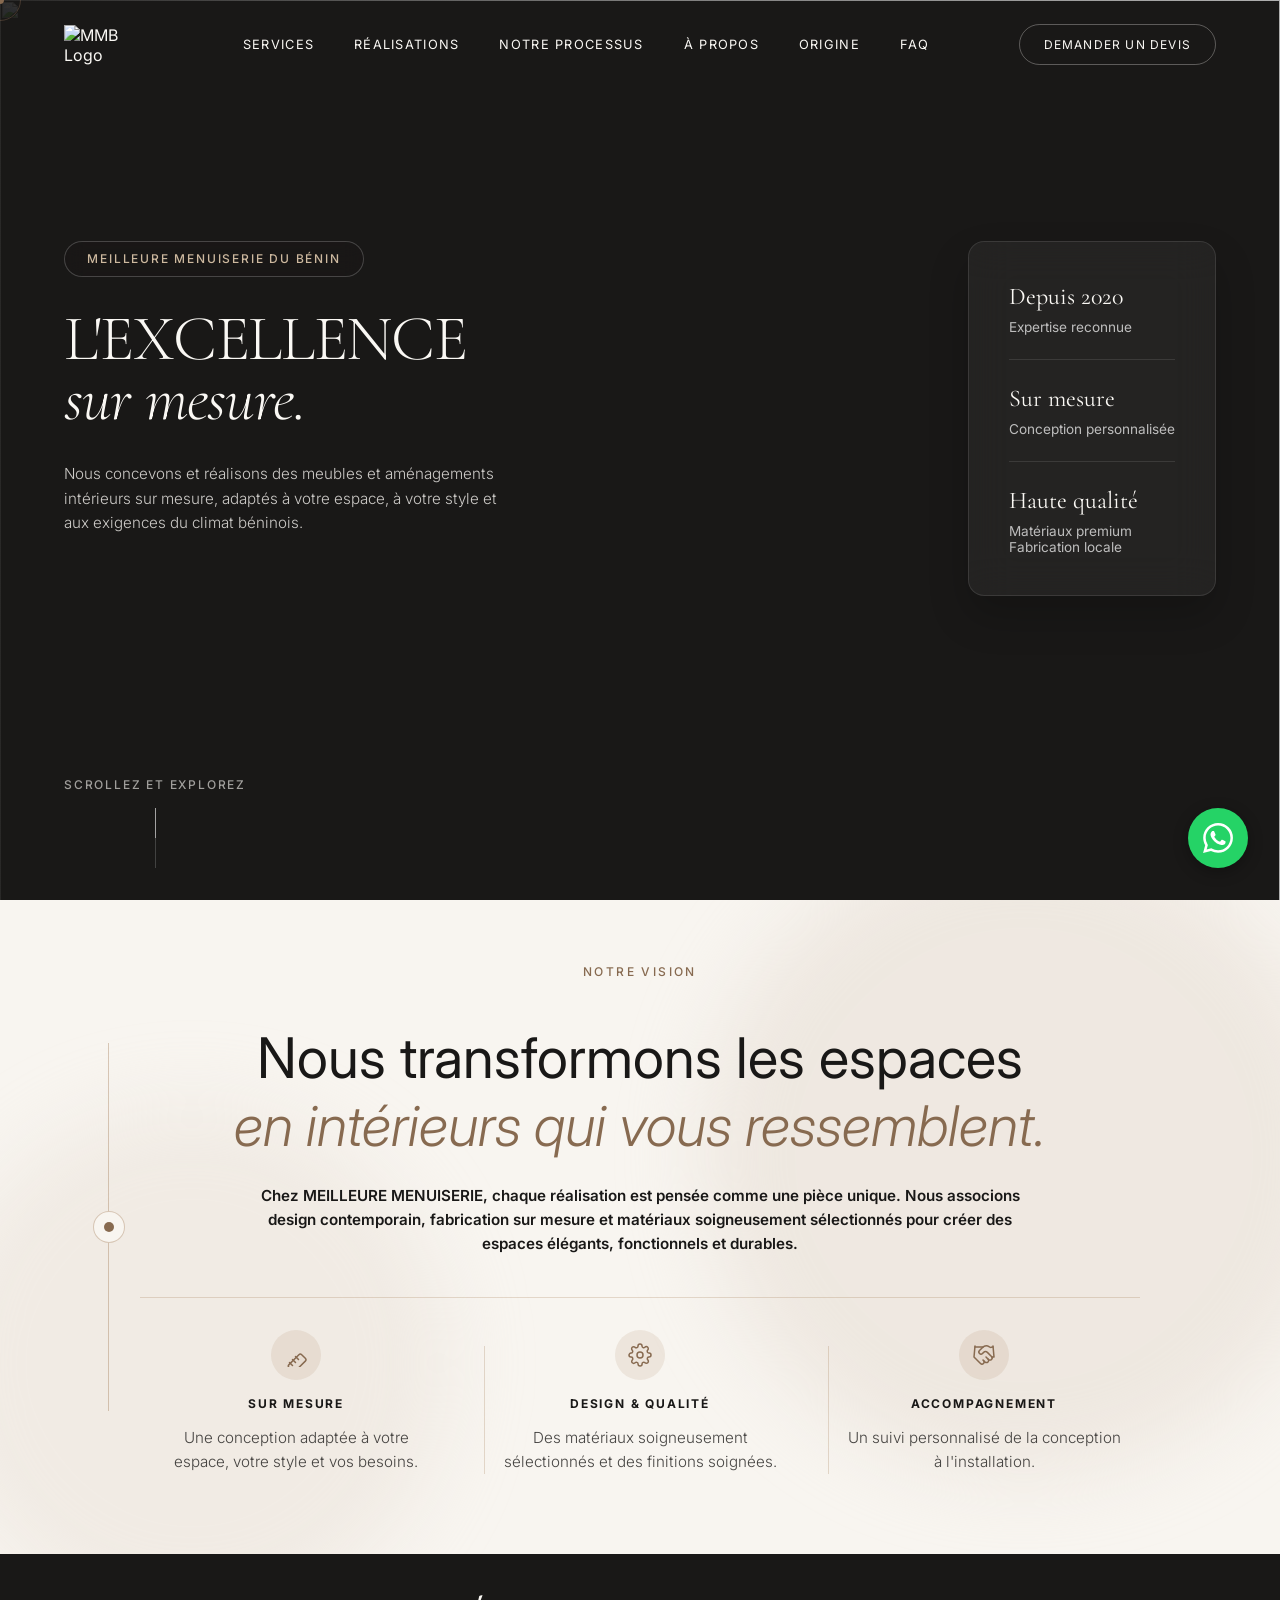
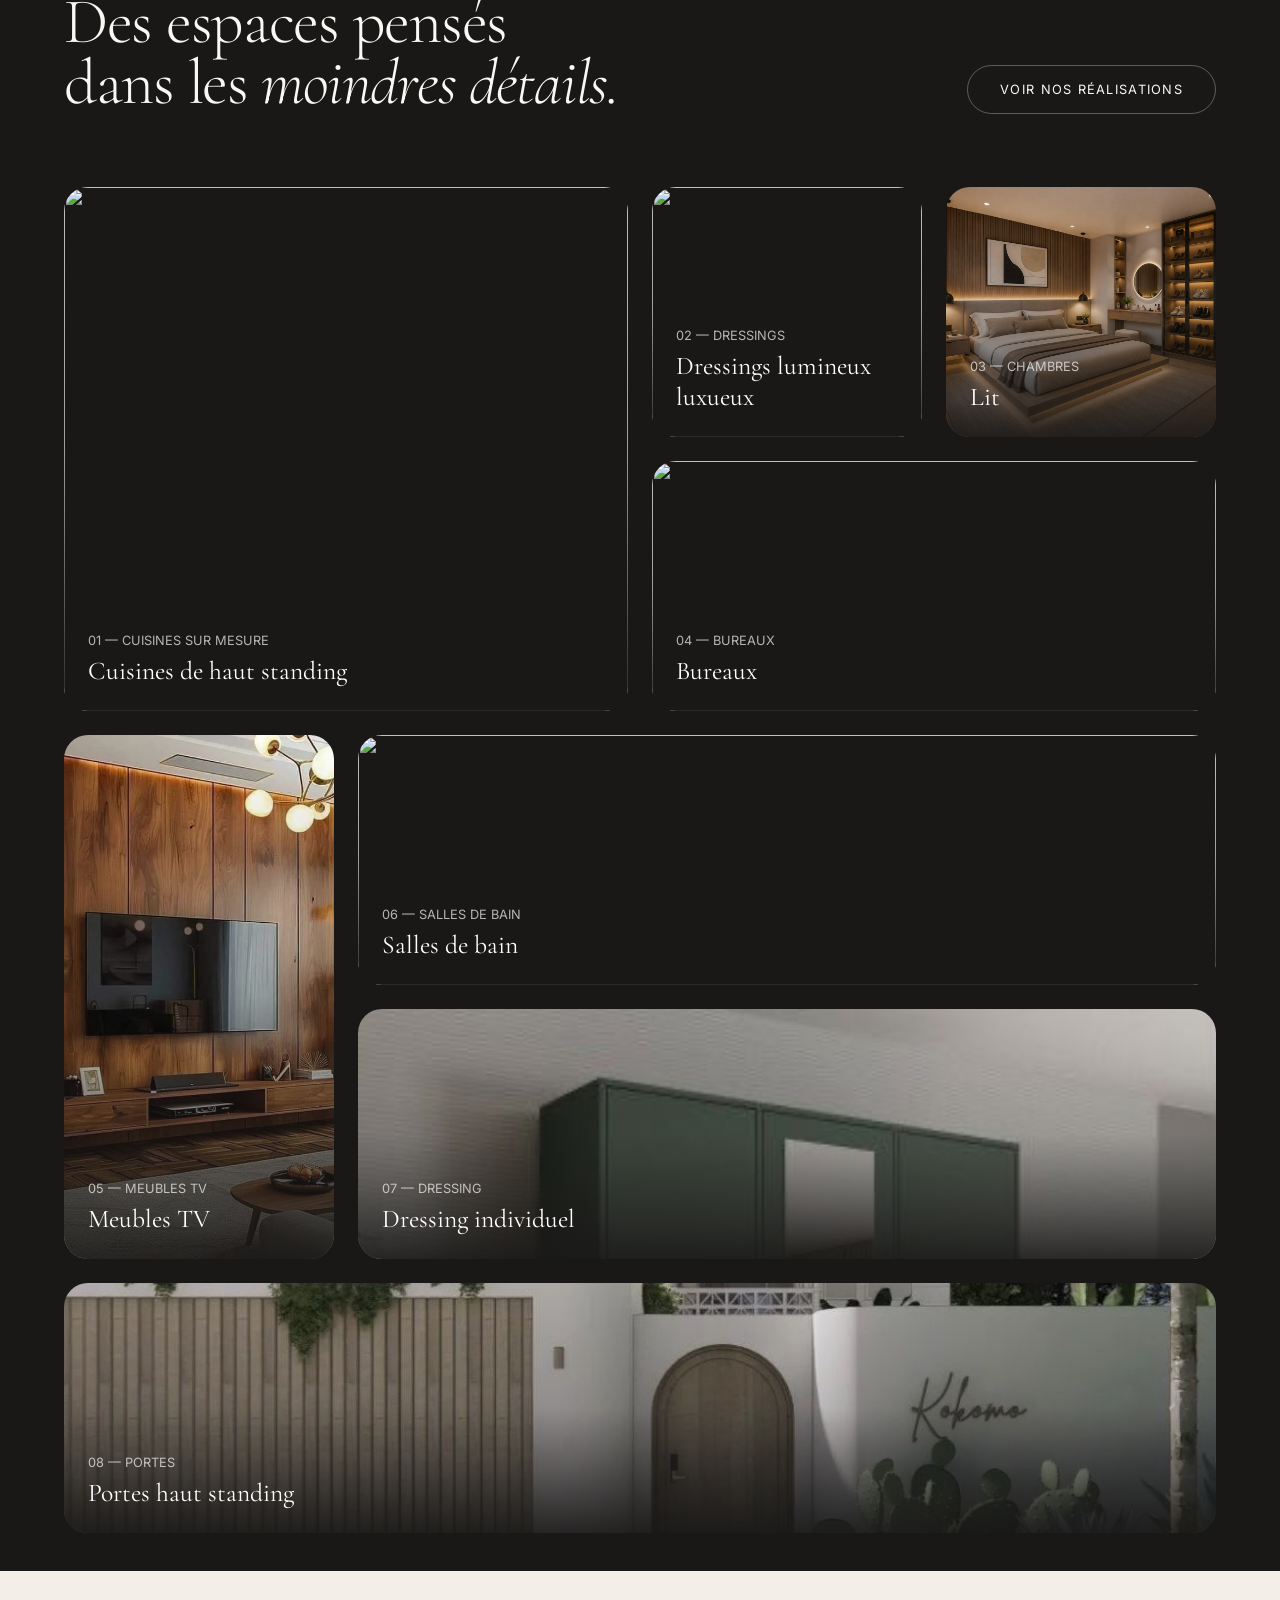
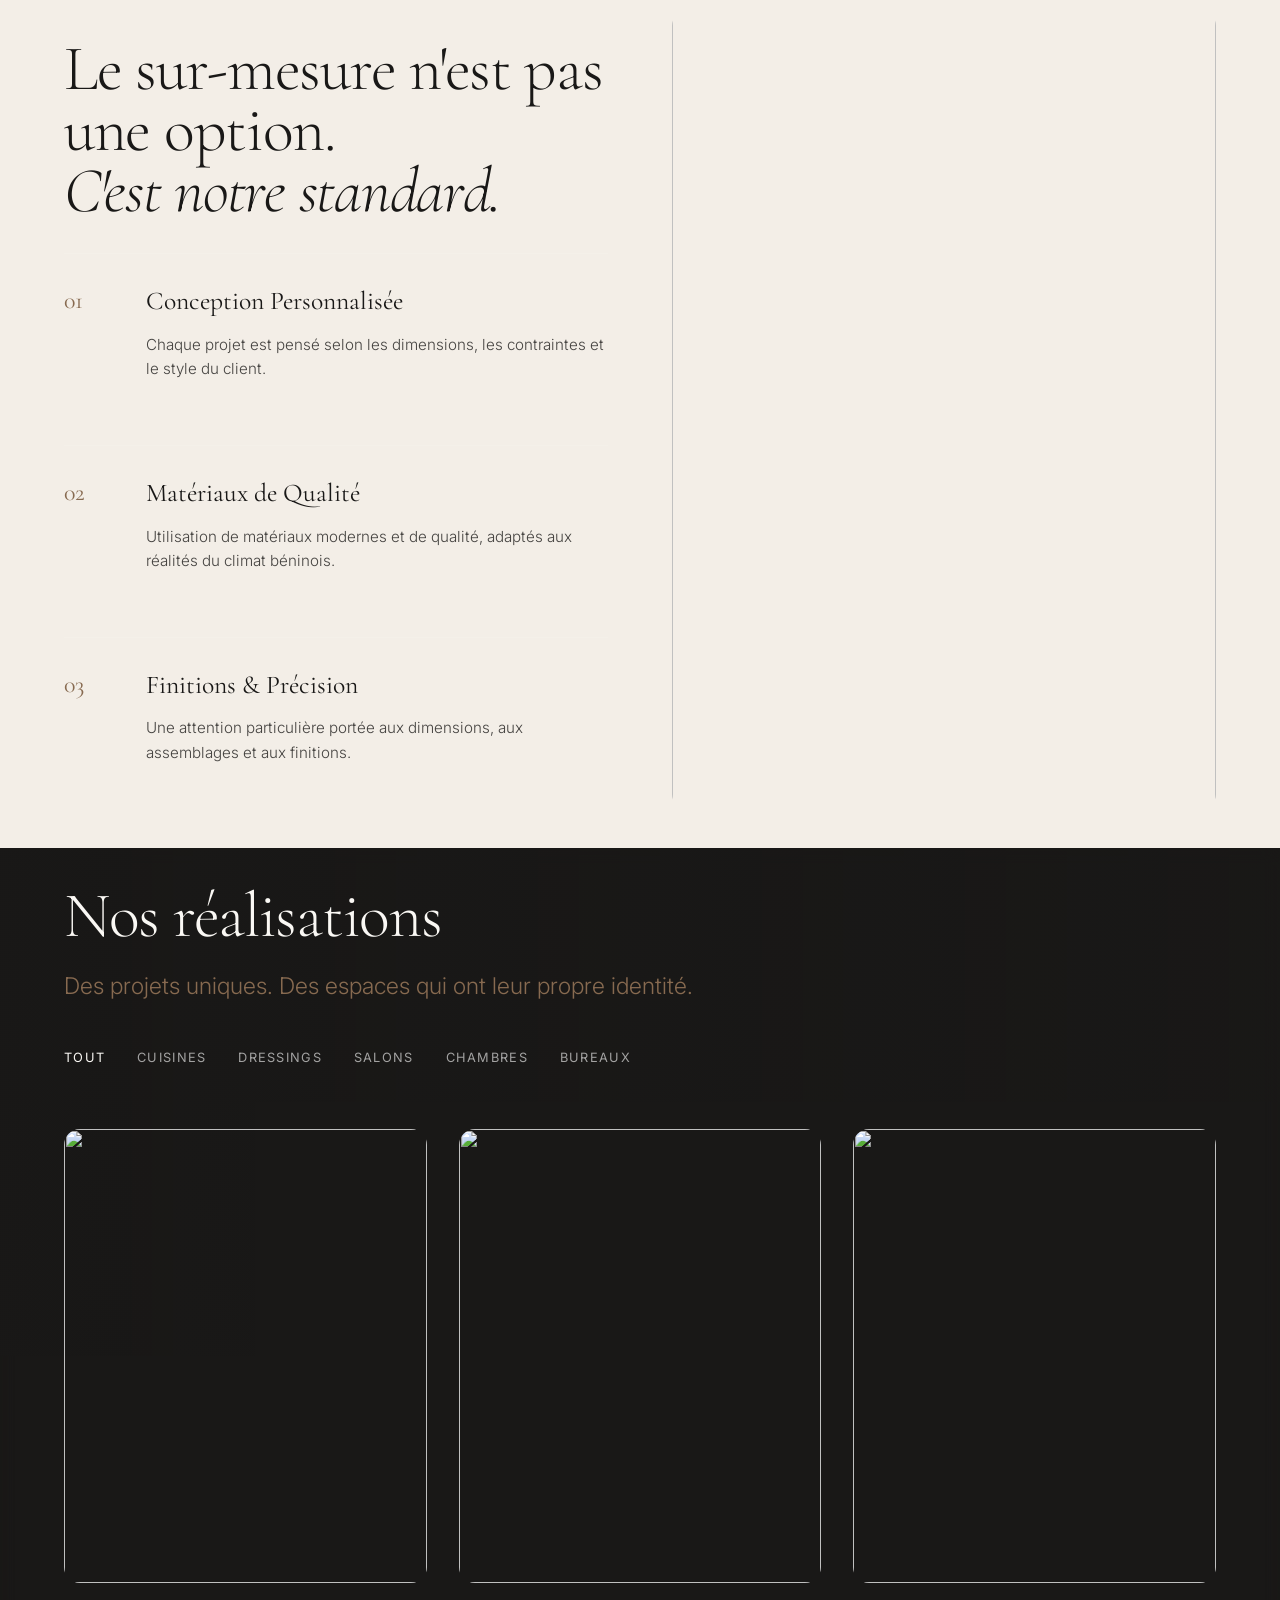
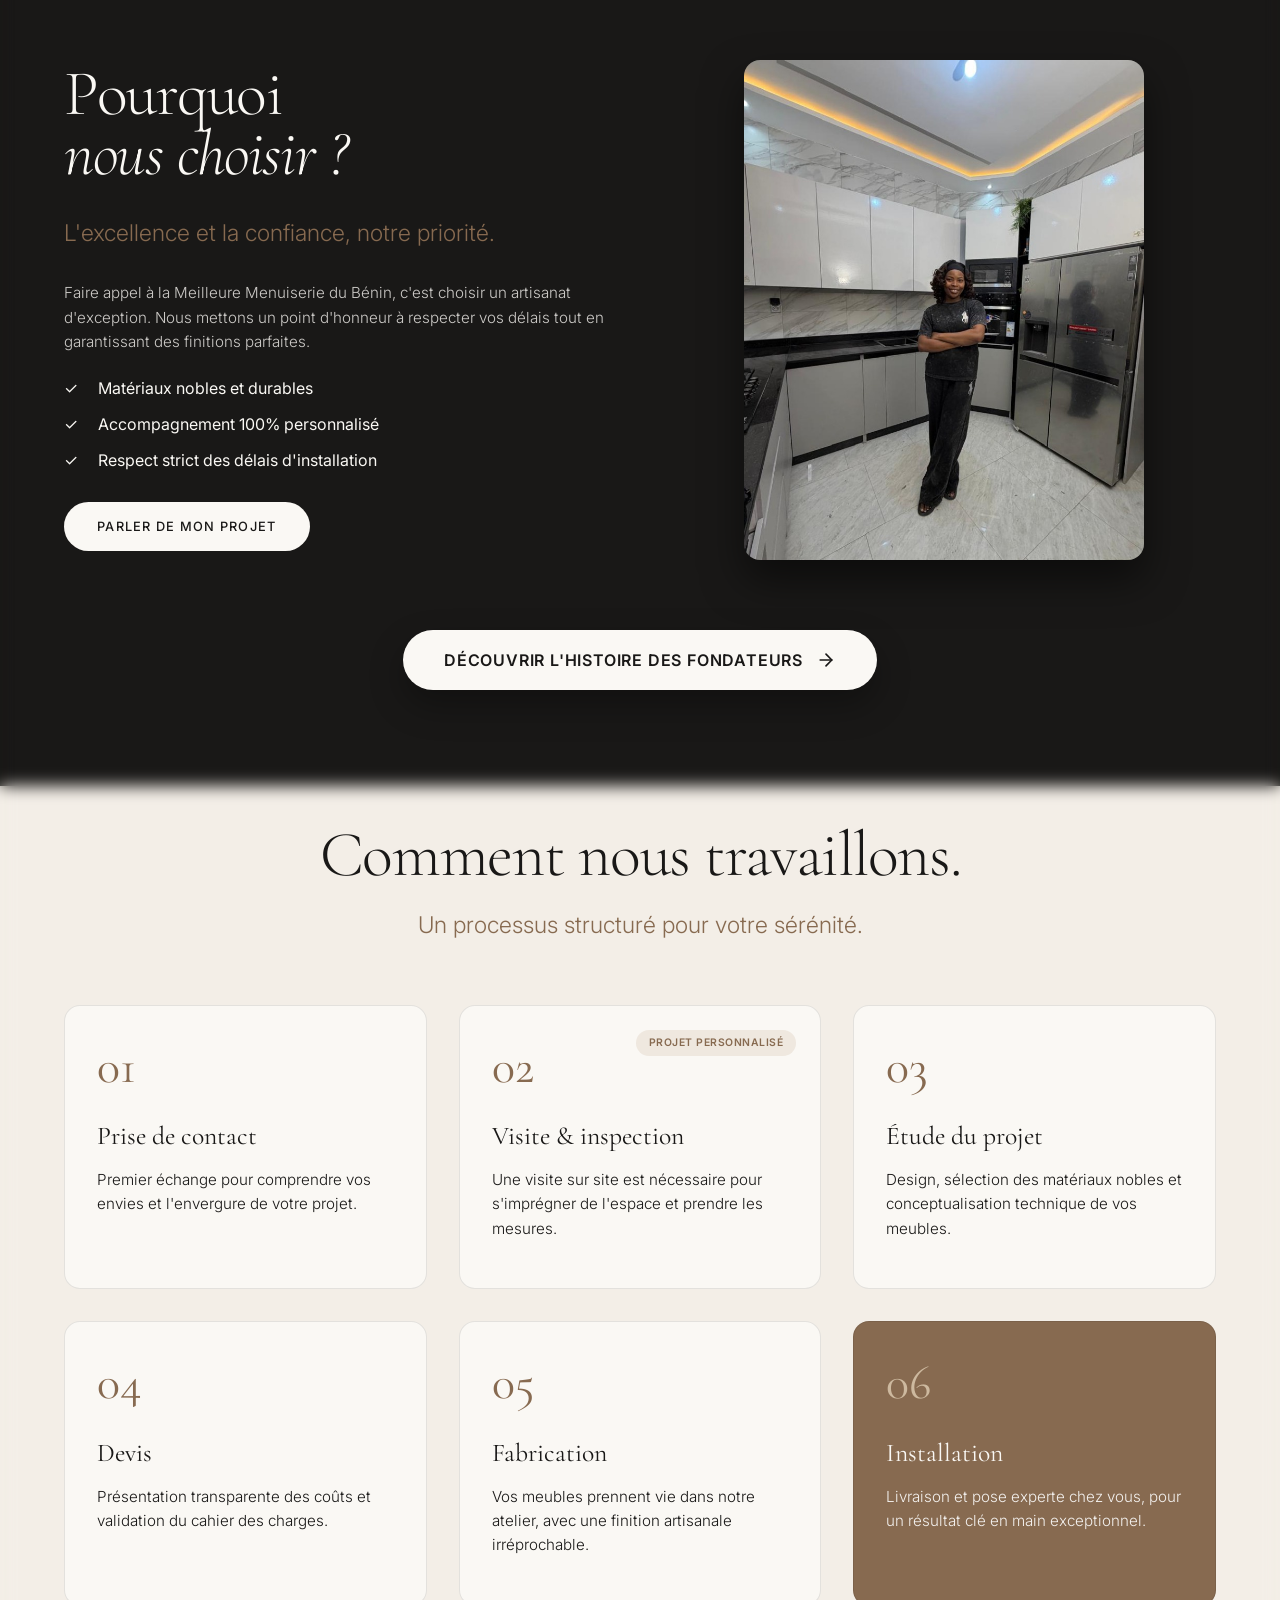
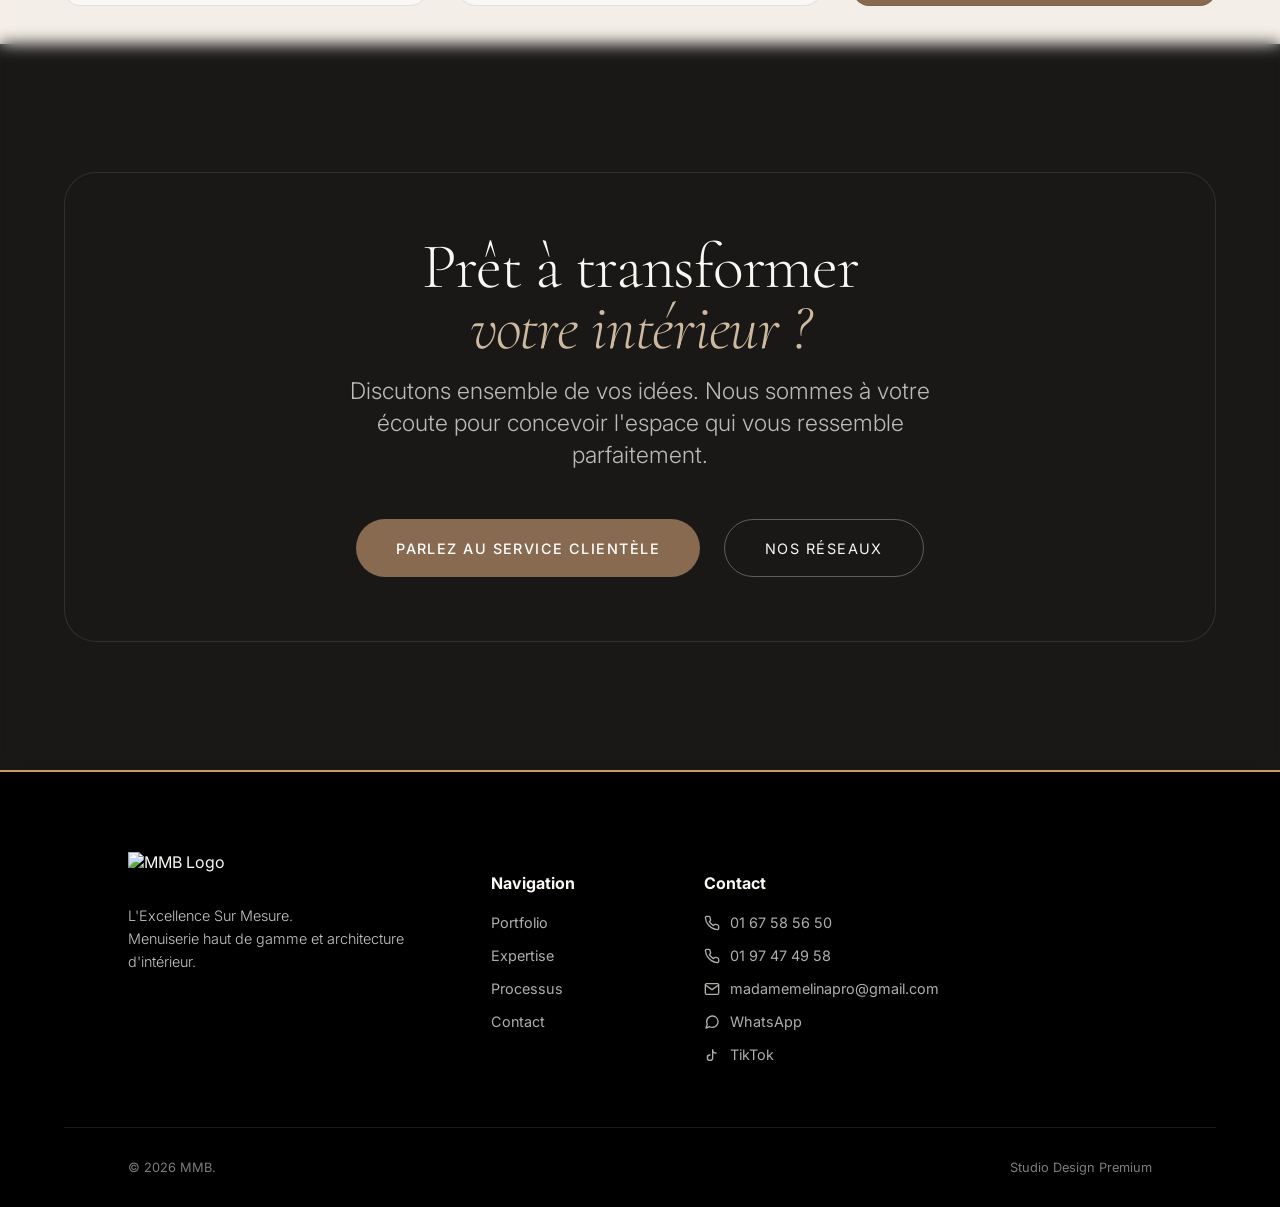
==== index.html @ 620e5f6e "feat: ajout de la section portes et ajustement photo cofondatrice" ====
<!DOCTYPE html>
<html lang="fr">
<head>
  <meta charset="UTF-8">
  <meta name="viewport" content="width=device-width, initial-scale=1.0">
  <title>Meilleure Menuiserie du Bénin | Ameublement & Design Intérieur Sur Mesure</title>
  <meta name="description" content="Meilleure Menuiserie du Bénin conçoit et réalise vos meubles, cuisines, dressings et aménagements intérieurs sur mesure avec des matériaux de qualité.">
  <link rel="stylesheet" href="css/style.css?v=2.0">

      <style>
        .lightbox {
          position: fixed;
          top: 0; left: 0; width: 100%; height: 100%;
          background: rgba(10, 10, 10, 0.95);
          backdrop-filter: blur(10px);
          z-index: 9999;
          display: flex;
          align-items: center;
          justify-content: center;
          opacity: 0;
          pointer-events: none;
          transition: opacity 0.4s ease;
        }
        .lightbox.active {
          opacity: 1;
          pointer-events: auto;
        }
        .lightbox-content {
          width: 90vw;
          height: 80vh;
          position: relative;
          display: flex;
          align-items: center;
          justify-content: center;
        }
        .lightbox-img {
          position: absolute;
          max-width: 100%;
          max-height: 100%;
          object-fit: contain;
          border-radius: 5px;
          box-shadow: 0 10px 40px rgba(0,0,0,0.5);
          opacity: 0;
          transition: opacity 0.8s ease;
        }
        .lightbox-img.active {
          opacity: 1;
          z-index: 2;
        }
        .lightbox-close, .lightbox-prev, .lightbox-next {
          position: absolute;
          color: white;
          font-size: 3rem;
          cursor: pointer;
          user-select: none;
          transition: color 0.3s;
          z-index: 10;
        }
        .lightbox-close:hover, .lightbox-prev:hover, .lightbox-next:hover {
          color: var(--c-bois-chaud);
        }
        .lightbox-close { top: 30px; right: 40px; font-size: 4rem; }
        .lightbox-prev { left: 40px; top: 50%; transform: translateY(-50%); }
        .lightbox-next { right: 40px; top: 50%; transform: translateY(-50%); }
        
        @media (max-width: 768px) {
          .lightbox-prev { left: 10px; }
          .lightbox-next { right: 10px; }
          .lightbox-close { top: 10px; right: 20px; font-size: 3rem; }
        }
      </style>
</head>
<body>
  <div class="cursor-dot"></div>
  <div class="cursor-ring"></div>

  <nav class="navbar">
    <a href="#" class="logo-wrap">
      <img src="Image/LOGO.jpg" alt="MMB Logo">
    </a>
    <div class="nav-links">
      <a href="#services" class="nav-link">Services</a>
      <a href="#realisations" class="nav-link">Réalisations</a>
      <a href="#processus" class="nav-link">Notre Processus</a>
      <a href="#a-propos" class="nav-link">À Propos</a>
      <a href="origine.html" class="nav-link">ORIGINE</a>
      <a href="#faq" class="nav-link">FAQ</a>
    </div>
    <a href="#" onclick="document.getElementById('devis-modal').classList.add('active'); return false;" class="nav-cta">Demander un devis</a>
    <button class="menu-toggle" aria-label="Menu">
      <svg class="hamburger-icon" width="30" height="30" viewBox="0 0 24 24" fill="none" stroke="currentColor" stroke-width="1.5" stroke-linecap="round" stroke-linejoin="round">
        <line x1="3" y1="12" x2="21" y2="12"></line>
        <line x1="3" y1="6" x2="21" y2="6"></line>
        <line x1="3" y1="18" x2="21" y2="18"></line>
      </svg>
      <svg class="close-icon" width="30" height="30" viewBox="0 0 24 24" fill="none" stroke="currentColor" stroke-width="1.5" stroke-linecap="round" stroke-linejoin="round" style="display: none;">
        <line x1="18" y1="6" x2="6" y2="18"></line>
        <line x1="6" y1="6" x2="18" y2="18"></line>
      </svg>
    </button>
  </nav>

  <div class="mobile-menu">
    <a href="#services" class="nav-link">Services</a>
    <a href="#realisations" class="nav-link">Réalisations</a>
    <a href="#processus" class="nav-link">Processus</a>
    <a href="#a-propos" class="nav-link">À Propos</a>
    <a href="#faq" class="nav-link">FAQ</a>
    <a href="origine.html" class="nav-link">ORIGINE</a>
    <a href="#" onclick="document.getElementById('devis-modal').classList.add('active'); document.querySelector('.mobile-menu').classList.remove('open'); return false;" class="nav-cta" style="margin-top: 1rem; text-align: center; display: block;">Demander un devis</a>
    <a href="#contact" class="nav-link">Contact</a>
  </div>

  <main>
    <!-- HERO -->
    <section class="hero">
      <div class="hero-slideshow">
        <img src="Image/image1-salon.JPG" class="hero-bg slide active">
        <img src="Image/image2-cuisine.JPG" class="hero-bg slide">
        <img src="Image/image3-decoration.JPG" class="hero-bg slide">
        <img src="Image/image4-dressing.jpg" class="hero-bg slide">
      </div>
      <div class="hero-overlay"></div>
      
      <div class="container hero-content">
        <div class="hero-left reveal">
          <span class="t-label hero-label">MEILLEURE MENUISERIE DU BÉNIN</span>
          <h1 class="t-display">L'EXCELLENCE<br><span class="t-italic">sur mesure.</span></h1>
          <p class="t-body hero-desc">Nous concevons et réalisons des meubles et aménagements intérieurs sur mesure, adaptés à votre espace, à votre style et aux exigences du climat béninois.</p>
        </div>
        
        <div class="hero-right reveal" style="transition-delay: 0.2s;">
          <div class="glass-card">
            <div class="glass-item">
              <div class="glass-item-title">Depuis 2020</div>
              <div class="glass-item-desc">Expertise reconnue</div>
            </div>
            <div class="glass-item">
              <div class="glass-item-title">Sur mesure</div>
              <div class="glass-item-desc">Conception personnalisée</div>
            </div>
            <div class="glass-item">
              <div class="glass-item-title">Haute qualité</div>
              <div class="glass-item-desc">Matériaux premium<br>Fabrication locale</div>
            </div>
          </div>
        </div>
      </div>
      
      <div class="scroll-indicator">
        <span class="t-label">Scrollez et explorez</span>
        <div class="scroll-line"></div>
      </div>
    </section>

    <!-- INTRO -->
    <section class="section light-theme" style="position: relative; background-color: #F8F5F0; overflow: hidden; padding: 4rem 0;">
      <!-- Decorative background elements -->
      <div style="position: absolute; top: -10%; right: -5%; width: 50vw; height: 50vw; border-radius: 50%; background: rgba(230, 220, 210, 0.5); filter: blur(40px); z-index: 0;"></div>
      <div style="position: absolute; bottom: -10%; left: -5%; width: 40vw; height: 40vw; border-radius: 50%; background: rgba(230, 220, 210, 0.4); filter: blur(40px); z-index: 0;"></div>

      <div class="container reveal" style="position: relative; z-index: 1; text-align: center; max-width: 1000px; margin: 0 auto; padding-left: 2rem; padding-right: 2rem;">
        
        <!-- Side decorative line -->
        <div class="vision-side-line" style="position: absolute; left: 0; top: 15%; height: 70%; width: 1px; background: rgba(139,90,43,0.3); display: flex; align-items: center; justify-content: center;">
            <div style="width: 30px; height: 30px; border-radius: 50%; border: 1px solid rgba(139,90,43,0.3); background: #F8F5F0; position: absolute; left: -15px; display: flex; align-items: center; justify-content: center;">
                <div style="width: 10px; height: 10px; border-radius: 50%; background: var(--c-bois-chaud);"></div>
            </div>
        </div>

        <span class="t-label" style="color: var(--c-bois-chaud); letter-spacing: 0.2em; display: block; margin-bottom: 1rem; text-align: center;">NOTRE VISION</span>
        
        <h2 class="vision-h2" style="font-family: var(--f-serif); font-size: 3.5rem; line-height: 1.2; margin-bottom: 1.5rem; color: var(--c-espresso); font-weight: normal; text-align: center;">
          Nous transformons les espaces<br>
          <span class="t-italic" style="color: var(--c-bois-chaud);">en intérieurs qui vous ressemblent.</span>
        </h2>
        
        <p class="t-body" style="font-weight: 600; margin: 0 auto 2.5rem; max-width: 800px; color: var(--c-espresso); text-align: center;">Chez MEILLEURE MENUISERIE, chaque réalisation est pensée comme une pièce unique. Nous associons design contemporain, fabrication sur mesure et matériaux soigneusement sélectionnés pour créer des espaces élégants, fonctionnels et durables.</p>
        
        <div class="vision-grid-features" style="display: grid; grid-template-columns: repeat(3, 1fr); gap: 2rem; position: relative; border-top: 1px solid rgba(139,90,43,0.2); padding-top: 2rem;">
          
          <div style="padding: 0 1rem; position: relative; text-align: center;">
            <div style="width: 50px; height: 50px; border-radius: 50%; background: rgba(139,90,43,0.1); display: flex; align-items: center; justify-content: center; margin: 0 auto 1rem;">
                <svg width="24" height="24" viewBox="0 0 24 24" fill="none" stroke="var(--c-bois-chaud)" stroke-width="1.5" stroke-linecap="round" stroke-linejoin="round"><path d="M21.3 15.3l-3.6-3.6a2 2 0 0 0-2.82 0l-9.9 9.9a2 2 0 0 0 0 2.82l3.6 3.6a2 2 0 0 0 2.82 0l9.9-9.9a2 2 0 0 0 0-2.82z"></path><path d="M14.5 16.5l-3-3"></path><path d="M11.5 19.5l-3-3"></path><path d="M8.5 22.5l-3-3"></path></svg>
            </div>
            <h4 class="t-label" style="font-weight: bold; margin-bottom: 0.8rem; color: var(--c-espresso); text-align: center;">SUR MESURE</h4>
            <p class="t-body" style="color: rgba(25,24,23,0.8); font-size: 0.95rem; text-align: center;">Une conception adaptée à votre espace, votre style et vos besoins.</p>
          </div>
          
          <div style="padding: 0 1rem; position: relative; text-align: center;">
            <div class="vision-grid-divider" style="position: absolute; left: 0; top: 10%; bottom: 10%; width: 1px; background: rgba(139,90,43,0.2);"></div>
            <div style="width: 50px; height: 50px; border-radius: 50%; background: rgba(139,90,43,0.1); display: flex; align-items: center; justify-content: center; margin: 0 auto 1rem;">
                <svg width="24" height="24" viewBox="0 0 24 24" fill="none" stroke="var(--c-bois-chaud)" stroke-width="1.5" stroke-linecap="round" stroke-linejoin="round"><circle cx="12" cy="12" r="3"></circle><path d="M19.4 15a1.65 1.65 0 0 0 .33 1.82l.06.06a2 2 0 0 1 0 2.83 2 2 0 0 1-2.83 0l-.06-.06a1.65 1.65 0 0 0-1.82-.33 1.65 1.65 0 0 0-1 1.51V21a2 2 0 0 1-2 2 2 2 0 0 1-2-2v-.09A1.65 1.65 0 0 0 9 19.4a1.65 1.65 0 0 0-1.82.33l-.06.06a2 2 0 0 1-2.83 0 2 2 0 0 1 0-2.83l.06-.06a1.65 1.65 0 0 0 .33-1.82 1.65 1.65 0 0 0-1.51-1H3a2 2 0 0 1-2-2 2 2 0 0 1 2-2h.09A1.65 1.65 0 0 0 4.6 9a1.65 1.65 0 0 0-.33-1.82l-.06-.06a2 2 0 0 1 0-2.83 2 2 0 0 1 2.83 0l.06.06a1.65 1.65 0 0 0 1.82.33H9a1.65 1.65 0 0 0 1-1.51V3a2 2 0 0 1 2-2 2 2 0 0 1 2 2v.09a1.65 1.65 0 0 0 1 1.51 1.65 1.65 0 0 0 1.82-.33l.06-.06a2 2 0 0 1 2.83 0 2 2 0 0 1 0 2.83l-.06.06a1.65 1.65 0 0 0-.33 1.82V9a1.65 1.65 0 0 0 1.51 1H21a2 2 0 0 1 2 2 2 2 0 0 1-2 2h-.09a1.65 1.65 0 0 0-1.51 1z"></path></svg>
            </div>
            <h4 class="t-label" style="font-weight: bold; margin-bottom: 0.8rem; color: var(--c-espresso); text-align: center;">DESIGN & QUALITÉ</h4>
            <p class="t-body" style="color: rgba(25,24,23,0.8); font-size: 0.95rem; text-align: center;">Des matériaux soigneusement sélectionnés et des finitions soignées.</p>
          </div>
          
          <div style="padding: 0 1rem; position: relative; text-align: center;">
            <div class="vision-grid-divider" style="position: absolute; left: 0; top: 10%; bottom: 10%; width: 1px; background: rgba(139,90,43,0.2);"></div>
            <div style="width: 50px; height: 50px; border-radius: 50%; background: rgba(139,90,43,0.1); display: flex; align-items: center; justify-content: center; margin: 0 auto 1rem;">
                <svg width="24" height="24" viewBox="0 0 24 24" fill="none" stroke="var(--c-bois-chaud)" stroke-width="1.5" stroke-linecap="round" stroke-linejoin="round"><path d="m11 17 2 2a1 1 0 1 0 3-3"/><path d="m14 14 2.5 2.5a1 1 0 1 0 3-3l-3.88-3.88a3 3 0 0 0-4.24 0l-.88.88a1 1 0 1 1-3-3l2.81-2.81a5.79 5.79 0 0 1 7.06-.87l.47.28a2 2 0 0 0 1.42.25L21 4"/><path d="m21 3 1 11h-2"/><path d="M3 3 2 14l6.5 6.5a1 1 0 1 0 3-3"/><path d="M3 4h8"/></svg>
            </div>
            <h4 class="t-label" style="font-weight: bold; margin-bottom: 0.8rem; color: var(--c-espresso); text-align: center;">ACCOMPAGNEMENT</h4>
            <p class="t-body" style="color: rgba(25,24,23,0.8); font-size: 0.95rem; text-align: center;">Un suivi personnalisé de la conception à l'installation.</p>
          </div>
          
        </div>
      </div>
      
      <!-- Responsive adjustments -->
      <style>
        @media (max-width: 768px) {
          .vision-grid-features {
             grid-template-columns: 1fr !important;
             border-top: none !important;
             gap: 2.5rem !important;
          }
          .vision-grid-divider {
             display: none !important;
          }
          .vision-side-line {
             display: none !important;
          }
          .vision-h2 {
             font-size: 2rem !important;
          }
        }
      </style>
    </section>

    
    <!-- SERVICES -->
    <section id="services" class="section container">
      <div class="services-header reveal">
        <h2 class="t-display">Des espaces pensés<br>dans les <span class="t-italic">moindres détails.</span></h2>
        <a href="https://www.tiktok.com/@madame_melinaa" target="_blank" rel="noopener noreferrer" class="btn-secondary" style="margin-top: 2rem; display: inline-block;">Voir nos réalisations</a>
      </div>
      
      <style>
        .services-bento {
          display: grid;
          grid-template-columns: repeat(4, 1fr);
          grid-auto-rows: 250px;
          gap: 1.5rem;
        }
        .bento-card {
          position: relative;
          border-radius: 1.5rem;
          overflow: hidden;
          display: block;
          background: var(--c-espresso);
        }
        .bento-card img {
          width: 100%;
          height: 100%;
          object-fit: cover;
          transition: transform 0.8s var(--ease);
        }
        .bento-card:hover img {
          transform: scale(1.05);
        }
        .bento-overlay {
          position: absolute;
          inset: 0;
          background: linear-gradient(to top, rgba(25,24,23,0.9) 0%, rgba(25,24,23,0.2) 50%, rgba(25,24,23,0) 100%);
          display: flex;
          flex-direction: column;
          justify-content: flex-end;
          padding: 1.5rem;
          pointer-events: none;
        }
        
        .bento-card:nth-child(1) { grid-column: span 2; grid-row: span 2; }
        .bento-card:nth-child(2) { grid-column: span 1; grid-row: span 1; }
        .bento-card:nth-child(3) { grid-column: span 1; grid-row: span 1; }
        .bento-card:nth-child(4) { grid-column: span 2; grid-row: span 1; }
        .bento-card:nth-child(5) { grid-column: span 1; grid-row: span 2; }
        .bento-card:nth-child(6) { grid-column: span 3; grid-row: span 1; }
        .bento-card:nth-child(7) { grid-column: span 3; grid-row: span 1; }
        .bento-card:nth-child(8) { grid-column: span 4; grid-row: span 1; }

        @media (max-width: 900px) {
          .services-bento {
            grid-template-columns: repeat(2, 1fr);
            grid-auto-rows: 200px;
          }
          .bento-card:nth-child(1) { grid-column: span 2; grid-row: span 2; }
          .bento-card:nth-child(n+2) { grid-column: span 1; grid-row: span 1; }
          .bento-card:nth-child(4) { grid-column: span 2; grid-row: span 1; }
          .bento-card:nth-child(7) { grid-column: span 2; grid-row: span 1; }
          .bento-card:nth-child(8) { grid-column: span 2; grid-row: span 1; }
        }
        @media (max-width: 600px) {
          .services-bento {
            grid-template-columns: 1fr;
          }
          .bento-card { grid-column: span 1 !important; grid-row: span 1 !important; }
          .bento-card:nth-child(1) { grid-row: span 2 !important; }
        }
      </style>

      <div class="services-bento">
        <a href="#" data-cat="cuisines-haut-standing" class="bento-card reveal open-lightbox-btn">
          <img src="Image/image2-cuisine.JPG">
          <div class="bento-overlay">
            <span class="service-num" style="margin-bottom: 0.5rem; font-size: 0.8rem;">01 — CUISINES SUR MESURE</span>
            <h3 class="t-h3" style="color: white; margin: 0;">Cuisines de haut standing</h3>
          </div>
        </a>
        <a href="#" data-cat="dressings-lumineux-luxueux" class="bento-card reveal open-lightbox-btn" style="transition-delay: 0.1s;">
          <img src="Image/image4-dressing.jpg">
          <div class="bento-overlay">
            <span class="service-num" style="margin-bottom: 0.5rem; font-size: 0.8rem;">02 — DRESSINGS</span>
            <h3 class="t-h3" style="color: white; margin: 0;">Dressings lumineux luxueux</h3>
          </div>
        </a>

        <a href="#" data-cat="lit" class="bento-card reveal open-lightbox-btn">
          <img src="Image/LIT/252dca03e694004797ac2ceb193dd414.jpg" alt="Chambres">
          <div class="bento-overlay">
            <span class="service-num" style="margin-bottom: 0.5rem; font-size: 0.8rem;">03 — CHAMBRES</span>
            <h3 class="t-h3" style="color: white; margin: 0;">Lit</h3>
          </div>
        </a>
        <a href="#" data-cat="bureaux" class="bento-card reveal open-lightbox-btn" style="transition-delay: 0.1s;">
          <img src="Image/Bureau_new.jpg">
          <div class="bento-overlay">
            <span class="service-num" style="margin-bottom: 0.5rem; font-size: 0.8rem;">04 — BUREAUX</span>
            <h3 class="t-h3" style="color: white; margin: 0;">Bureaux</h3>
          </div>
        </a>

        <a href="#" data-cat="meubles-tv" class="bento-card reveal open-lightbox-btn">
          <img src="Image/Meubles TV/IMG_9515.JPG">
          <div class="bento-overlay">
            <span class="service-num" style="margin-bottom: 0.5rem; font-size: 0.8rem;">05 — MEUBLES TV</span>
            <h3 class="t-h3" style="color: white; margin: 0;">Meubles TV</h3>
          </div>
        </a>

        <a href="#" data-cat="salles-de-bain" class="bento-card reveal open-lightbox-btn" style="transition-delay: 0.2s;">
          <img src="Image/salle_de_bain_new.jpg">
          <div class="bento-overlay">
            <span class="service-num" style="margin-bottom: 0.5rem; font-size: 0.8rem;">06 — SALLES DE BAIN</span>
            <h3 class="t-h3" style="color: white; margin: 0;">Salles de bain</h3>
          </div>
        </a>
        <a href="#" data-cat="dressing-individuel" class="bento-card reveal open-lightbox-btn" style="transition-delay: 0.3s;">
          <img src="Image/Dressing individuel/IMG_9530.JPG" style="object-position: top;">
          <div class="bento-overlay">
            <span class="service-num" style="margin-bottom: 0.5rem; font-size: 0.8rem;">07 — DRESSING</span>
            <h3 class="t-h3" style="color: white; margin: 0;">Dressing individuel</h3>
          </div>
        </a>

        <a href="#" data-cat="portes" class="bento-card reveal open-lightbox-btn" style="transition-delay: 0.4s;">
          <img src="Image/Portes/IMG_9808.JPG" style="object-position: center;">
          <div class="bento-overlay">
            <span class="service-num" style="margin-bottom: 0.5rem; font-size: 0.8rem;">08 — PORTES</span>
            <h3 class="t-h3" style="color: white; margin: 0;">Portes haut standing</h3>
          </div>
        </a>
      </div>
    </section>

    <!-- SAVOIR-FAIRE -->
    <section id="a-propos" class="section light-theme container">
      <div class="savoir-grid">
        <div class="savoir-content reveal">
          <h2 class="t-display" style="margin-bottom: 2rem;">Le sur-mesure n'est pas une option.<br><span class="t-italic">C'est notre standard.</span></h2>
          
          <div class="savoir-list">
            <div class="savoir-item">
              <div class="savoir-num">01</div>
              <div>
                <h4 class="t-h3" style="margin: 0 0 1rem;">Conception Personnalisée</h4>
                <p class="t-body">Chaque projet est pensé selon les dimensions, les contraintes et le style du client.</p>
              </div>
            </div>
            <div class="savoir-item">
              <div class="savoir-num">02</div>
              <div>
                <h4 class="t-h3" style="margin: 0 0 1rem;">Matériaux de Qualité</h4>
                <p class="t-body">Utilisation de matériaux modernes et de qualité, adaptés aux réalités du climat béninois.</p>
              </div>
            </div>
            <div class="savoir-item">
              <div class="savoir-num">03</div>
              <div>
                <h4 class="t-h3" style="margin: 0 0 1rem;">Finitions & Précision</h4>
                <p class="t-body">Une attention particulière portée aux dimensions, aux assemblages et aux finitions.</p>
              </div>
            </div>
          </div>
        </div>
                <div class="savoir-img-wrap reveal" id="savoir-fader" style="position: relative; height: 800px; border-radius: 1rem; overflow: hidden;">
          <img src="Image/Autres/30af9e8b28b889719b75a378cf36a958.jpg" class="savoir-img parallax-img fade-img active" data-speed="0.1" style="position: absolute; top:-15%; left:0; width:100%; height:130%; object-fit:cover; opacity: 1; transition: opacity 0.8s ease;">
          <img src="Image/Autres/415aa88df9f7460bd2f377ea8b50adc5.jpg" class="savoir-img parallax-img fade-img " data-speed="0.1" style="position: absolute; top:-15%; left:0; width:100%; height:130%; object-fit:cover; opacity: 0; transition: opacity 0.8s ease;">
          <img src="Image/Autres/50f0d86238313db7515d854b8b6307b7.jpg" class="savoir-img parallax-img fade-img " data-speed="0.1" style="position: absolute; top:-15%; left:0; width:100%; height:130%; object-fit:cover; opacity: 0; transition: opacity 0.8s ease;">
          <img src="Image/Autres/6314c1a8f4a29acfe488645eb605eba5.jpg" class="savoir-img parallax-img fade-img " data-speed="0.1" style="position: absolute; top:-15%; left:0; width:100%; height:130%; object-fit:cover; opacity: 0; transition: opacity 0.8s ease;">
          <img src="Image/Autres/67644d0c557ce1fe318e5a42877c40cd.jpg" class="savoir-img parallax-img fade-img " data-speed="0.1" style="position: absolute; top:-15%; left:0; width:100%; height:130%; object-fit:cover; opacity: 0; transition: opacity 0.8s ease;">
          <img src="Image/Autres/ab8f039197ad7b740125543be97870d4.jpg" class="savoir-img parallax-img fade-img " data-speed="0.1" style="position: absolute; top:-15%; left:0; width:100%; height:130%; object-fit:cover; opacity: 0; transition: opacity 0.8s ease;">
        </div>
      </div>
    </section>

    
    <!-- REALISATIONS WRAPPER -->
    <div style="position: relative; background: url('Image/photo8-coiffeuse.JPG') center/cover fixed; overflow: hidden;">
      <div style="position: absolute; top: 0; left: 0; width: 100%; height: 100%; background: linear-gradient(to right, rgba(25,24,23,0.95), rgba(25,24,23,0.7)); backdrop-filter: blur(8px);"></div>
      <div style="position: relative; z-index: 2;">
        <section id="realisations" class="section container">
      <div class="reveal">
        <h2 class="t-display">Nos réalisations</h2>
        <p class="t-body-large" style="margin-bottom: 3rem; color: var(--c-bois-chaud);">Des projets uniques. Des espaces qui ont leur propre identité.</p>
      </div>

      <div class="portfolio-filters reveal">
        <a href="#" data-cat="tout" class="filter-btn active">TOUT</a>
        <a href="#" data-cat="cuisines" class="filter-btn">CUISINES</a>
        <a href="#" data-cat="dressings" class="filter-btn">DRESSINGS</a>
        <a href="#" data-cat="salons" class="filter-btn">SALONS</a>
        <a href="#" data-cat="chambres" class="filter-btn">CHAMBRES</a>
        <a href="#" data-cat="bureaux" class="filter-btn">BUREAUX</a>
      </div>

            <style>
        .portfolio-trio {
          display: grid;
          grid-template-columns: repeat(3, 1fr);
          gap: 2rem;
          margin-top: 4rem;
        }
        .trio-item {
          position: relative;
          border-radius: 1rem;
          overflow: hidden;
          aspect-ratio: 4 / 5;
          display: block;
        }
        .trio-item img {
          width: 100%;
          height: 100%;
          object-fit: cover;
          transition: transform 0.8s ease;
        }
        .trio-item:hover img {
          transform: scale(1.05);
        }
        @media (max-width: 768px) {
          .portfolio-trio {
            grid-template-columns: 1fr;
          }
          .trio-item {
            aspect-ratio: 16 / 9;
          }
        }
      </style>
      
      <div class="portfolio-trio">
        <a href="#contact" class="trio-item reveal">
          <img src="Image/photo1-decoration.JPG">
          <div class="port-overlay">
            <span style="color: #FADDAA; font-weight: bold; font-size: 0.85rem; letter-spacing: 0.1em; text-transform: uppercase; margin-bottom: 0.5rem;">Intérieur</span>
            <h3 class="t-h3" style="color: white; margin: 0;">Décoration</h3>
          </div>
        </a>
        <a href="#contact" class="trio-item reveal" style="transition-delay: 0.1s;">
          <img src="Image/photo2-coiffeuse.JPG">
          <div class="port-overlay">
            <span style="color: #FADDAA; font-weight: bold; font-size: 0.85rem; letter-spacing: 0.1em; text-transform: uppercase; margin-bottom: 0.5rem;">Meuble</span>
            <h3 class="t-h3" style="color: white; margin: 0;">Coiffeuse</h3>
          </div>
        </a>
        <a href="#contact" class="trio-item reveal" style="transition-delay: 0.2s;">
          <img src="Image/photo23-cuisine.jpg">
          <div class="port-overlay">
            <span style="color: #FADDAA; font-weight: bold; font-size: 0.85rem; letter-spacing: 0.1em; text-transform: uppercase; margin-bottom: 0.5rem;">Sur mesure</span>
            <h3 class="t-h3" style="color: white; margin: 0;">Cuisine</h3>
          </div>
        </a>
      </div>
      </section>
    </div>

        <!-- POURQUOI NOUS CHOISIR -->
    <section id="pourquoi-nous" class="section container">
      <div style="display: grid; grid-template-columns: repeat(auto-fit, minmax(300px, 1fr)); gap: 4rem; align-items: center;">
        <div class="reveal">
          <h2 class="t-display" style="margin-bottom: 2rem;">Pourquoi<br><span class="t-italic">nous choisir ?</span></h2>
          <p class="t-body-large" style="margin-bottom: 2rem; color: var(--c-bois-chaud);">L'excellence et la confiance, notre priorité.</p>
          <p class="t-body" style="margin-bottom: 1.5rem;">Faire appel à la Meilleure Menuiserie du Bénin, c'est choisir un artisanat d'exception. Nous mettons un point d'honneur à respecter vos délais tout en garantissant des finitions parfaites.</p>
          <ul style="list-style: none; padding: 0; margin-bottom: 2rem; color: var(--c-blanc);">
            <li style="margin-bottom: 1rem;">✓ <span style="margin-left: 1rem;">Matériaux nobles et durables</span></li>
            <li style="margin-bottom: 1rem;">✓ <span style="margin-left: 1rem;">Accompagnement 100% personnalisé</span></li>
            <li style="margin-bottom: 1rem;">✓ <span style="margin-left: 1rem;">Respect strict des délais d'installation</span></li>
          </ul>
          <a href="#contact" class="btn-primary" style="display: inline-block;">Parler de mon projet</a>
        </div>
        <div class="reveal" style="position: relative; border-radius: 1rem; overflow: hidden; box-shadow: 0 20px 40px rgba(0,0,0,0.5); aspect-ratio: 4/5; max-width: 400px; margin: 0 auto;">
          <img src="Image/pourquoi_nous.jpg" alt="PDG Meilleure Menuiserie du Bénin" style="width: 100%; height: 100%; object-fit: cover; object-position: center top;">
        </div>
      </div>
    </section>

    <div class="container reveal" style="text-align: center; margin-top: 2rem; margin-bottom: 6rem;">
      <a href="origine.html" class="btn-primary" style="border-radius: 50px; padding: 1.2rem 2.5rem; font-size: 1rem; font-weight: 600; letter-spacing: 0.05em; text-transform: uppercase; box-shadow: 0 15px 35px rgba(0,0,0,0.3); display: inline-flex; align-items: center; gap: 0.8rem;">
        Découvrir l'Histoire des fondateurs
        <svg width="20" height="20" viewBox="0 0 24 24" fill="none" stroke="currentColor" stroke-width="2" stroke-linecap="round" stroke-linejoin="round"><path d="M5 12h14"></path><path d="M12 5l7 7-7 7"></path></svg>
      </a>
    </div>

    <!-- NOUVEAU PROCESSUS -->
    <section id="processus" class="section light-theme">
      <div class="container">
        <div class="reveal" style="text-align: center; margin-bottom: 4rem;">
          <h2 class="t-display">Comment nous travaillons.</h2>
          <p class="t-body-large" style="color: var(--c-bois-chaud);">Un processus structuré pour votre sérénité.</p>
        </div>
        
        <div style="display: grid; grid-template-columns: repeat(auto-fit, minmax(280px, 1fr)); gap: 2rem;">
          <div class="reveal" style="padding: 2rem; border: 1px solid rgba(25,24,23,0.1); border-radius: 1rem; background: var(--c-blanc);">
            <div style="font-family: var(--f-heading); font-size: 3rem; color: var(--c-bois-chaud); margin-bottom: 1rem;">01</div>
            <h3 class="t-h3" style="margin-bottom: 1rem;">Prise de contact</h3>
            <p class="t-body" style="color: var(--c-espresso);">Premier échange pour comprendre vos envies et l'envergure de votre projet.</p>
          </div>
          
          <div class="reveal" style="padding: 2rem; border: 1px solid rgba(25,24,23,0.1); border-radius: 1rem; background: var(--c-blanc); transition-delay: 0.1s; position: relative;">
            <div style="position: absolute; top: 1.5rem; right: 1.5rem; background: rgba(139,90,43,0.1); color: var(--c-bois-chaud); font-size: 0.65rem; padding: 0.4rem 0.8rem; border-radius: 100px; text-transform: uppercase; letter-spacing: 0.05em; font-weight: 600;">Projet personnalisé</div>
            <div style="font-family: var(--f-heading); font-size: 3rem; color: var(--c-bois-chaud); margin-bottom: 1rem;">02</div>
            <h3 class="t-h3" style="margin-bottom: 1rem;">Visite & inspection</h3>
            <p class="t-body" style="color: var(--c-espresso);">Une visite sur site est nécessaire pour s'imprégner de l'espace et prendre les mesures.</p>
          </div>
          
          <div class="reveal" style="padding: 2rem; border: 1px solid rgba(25,24,23,0.1); border-radius: 1rem; background: var(--c-blanc); transition-delay: 0.2s;">
            <div style="font-family: var(--f-heading); font-size: 3rem; color: var(--c-bois-chaud); margin-bottom: 1rem;">03</div>
            <h3 class="t-h3" style="margin-bottom: 1rem;">Étude du projet</h3>
            <p class="t-body" style="color: var(--c-espresso);">Design, sélection des matériaux nobles et conceptualisation technique de vos meubles.</p>
          </div>
          
          <div class="reveal" style="padding: 2rem; border: 1px solid rgba(25,24,23,0.1); border-radius: 1rem; background: var(--c-blanc); transition-delay: 0.3s;">
            <div style="font-family: var(--f-heading); font-size: 3rem; color: var(--c-bois-chaud); margin-bottom: 1rem;">04</div>
            <h3 class="t-h3" style="margin-bottom: 1rem;">Devis</h3>
            <p class="t-body" style="color: var(--c-espresso);">Présentation transparente des coûts et validation du cahier des charges.</p>
          </div>

          <div class="reveal" style="padding: 2rem; border: 1px solid rgba(25,24,23,0.1); border-radius: 1rem; background: var(--c-blanc); transition-delay: 0.4s;">
            <div style="font-family: var(--f-heading); font-size: 3rem; color: var(--c-bois-chaud); margin-bottom: 1rem;">05</div>
            <h3 class="t-h3" style="margin-bottom: 1rem;">Fabrication</h3>
            <p class="t-body" style="color: var(--c-espresso);">Vos meubles prennent vie dans notre atelier, avec une finition artisanale irréprochable.</p>
          </div>
          
          <div class="reveal" style="padding: 2rem; border: 1px solid rgba(25,24,23,0.1); border-radius: 1rem; background: var(--c-bois-chaud); color: var(--c-blanc); transition-delay: 0.5s;">
            <div style="font-family: var(--f-heading); font-size: 3rem; color: var(--c-beige); margin-bottom: 1rem;">06</div>
            <h3 class="t-h3" style="margin-bottom: 1rem;">Installation</h3>
            <p class="t-body" style="color: rgba(255,255,255,0.9);">Livraison et pose experte chez vous, pour un résultat clé en main exceptionnel.</p>
          </div>
        </div>
      </div>
    </section>

    <!-- NOUVEAU CONTACT / CTA MINIMALISTE -->
    <section id="contact" class="section container" style="padding-top: 8rem; padding-bottom: 8rem;">
      <div class="reveal" style="background: var(--c-espresso); border-radius: 2rem; padding: 4rem 2rem; text-align: center; position: relative; overflow: hidden; border: 1px solid rgba(255,255,255,0.1);">
        <div style="position: relative; z-index: 2;">
          <h2 class="t-display" style="color: var(--c-blanc); margin-bottom: 1rem;">Prêt à transformer<br><span class="t-italic" style="color: var(--c-beige);">votre intérieur ?</span></h2>
          <p class="t-body-large" style="color: rgba(255,255,255,0.7); max-width: 600px; margin: 0 auto 3rem;">Discutons ensemble de vos idées. Nous sommes à votre écoute pour concevoir l'espace qui vous ressemble parfaitement.</p>
          
          <div style="display: flex; justify-content: center; gap: 1.5rem; flex-wrap: wrap;">
            <a href="https://wa.me/22967585650?text=Salut%2C%20j%27ai%20vu%20votre%20site%20et%20je%20souhaite%20discuter%20de%20mon%20projet." target="_blank" rel="noopener noreferrer" class="btn-primary" style="background: var(--c-bois-chaud); color: white; border: none; padding: 1.2rem 2.5rem; font-size: 0.9rem;">PARLEZ AU SERVICE CLIENTÈLE</a>
            <a href="https://www.tiktok.com/@madame_melinaa" target="_blank" rel="noopener noreferrer" class="btn-secondary" style="padding: 1.2rem 2.5rem; font-size: 0.9rem;">NOS RÉSEAUX</a>
          </div>
        </div>
      </div>
    </section>
    
  
  </main>

  <footer class="footer">
    <div class="container f-grid">
      <div class="f-col">
        <a href="/" class="logo" style="display:inline-block; max-width:250px;"><img src="Image/logo_mmb_footer.jpg" alt="MMB Logo" style="width: 100%; height: auto; object-fit: contain;"></a>
        <p class="t-body" style="margin-top: 2rem; font-size: 0.9rem;">L'Excellence Sur Mesure.<br>Menuiserie haut de gamme et architecture d'intérieur.</p>
      </div>
      <div class="f-col">
        <h4>Navigation</h4>
        <div class="f-links">
          <a href="#realisations">Portfolio</a>
          <a href="#services">Expertise</a>
          <a href="#processus">Processus</a>
          <a href="#contact">Contact</a>
        </div>
      </div>
      <div class="f-col">
        <h4>Contact</h4>
        <div class="f-links">
          <a href="tel:0167585650" style="display: flex; align-items: center; gap: 0.6rem;">
            <svg width="16" height="16" viewBox="0 0 24 24" fill="none" stroke="currentColor" stroke-width="2" stroke-linecap="round" stroke-linejoin="round"><path d="M22 16.92v3a2 2 0 0 1-2.18 2 19.79 19.79 0 0 1-8.63-3.07 19.5 19.5 0 0 1-6-6 19.79 19.79 0 0 1-3.07-8.67A2 2 0 0 1 4.11 2h3a2 2 0 0 1 2 1.72 12.84 12.84 0 0 0 .7 2.81 2 2 0 0 1-.45 2.11L8.09 9.91a16 16 0 0 0 6 6l1.27-1.27a2 2 0 0 1 2.11-.45 12.84 12.84 0 0 0 2.81.7A2 2 0 0 1 22 16.92z"></path></svg>
            01 67 58 56 50
          </a>
          <a href="tel:0197474958" style="display: flex; align-items: center; gap: 0.6rem;">
            <svg width="16" height="16" viewBox="0 0 24 24" fill="none" stroke="currentColor" stroke-width="2" stroke-linecap="round" stroke-linejoin="round"><path d="M22 16.92v3a2 2 0 0 1-2.18 2 19.79 19.79 0 0 1-8.63-3.07 19.5 19.5 0 0 1-6-6 19.79 19.79 0 0 1-3.07-8.67A2 2 0 0 1 4.11 2h3a2 2 0 0 1 2 1.72 12.84 12.84 0 0 0 .7 2.81 2 2 0 0 1-.45 2.11L8.09 9.91a16 16 0 0 0 6 6l1.27-1.27a2 2 0 0 1 2.11-.45 12.84 12.84 0 0 0 2.81.7A2 2 0 0 1 22 16.92z"></path></svg>
            01 97 47 49 58
          </a>
          <a href="mailto:madamemelinapro@gmail.com" style="display: flex; align-items: center; gap: 0.6rem;">
            <svg width="16" height="16" viewBox="0 0 24 24" fill="none" stroke="currentColor" stroke-width="2" stroke-linecap="round" stroke-linejoin="round"><path d="M4 4h16c1.1 0 2 .9 2 2v12c0 1.1-.9 2-2 2H4c-1.1 0-2-.9-2-2V6c0-1.1.9-2 2-2z"></path><polyline points="22,6 12,13 2,6"></polyline></svg>
            madamemelinapro@gmail.com
          </a>
          <a href="https://wa.me/22967585650?text=Salut%2C%20j%27ai%20vu%20votre%20site%20et%20je%20souhaite%20discuter%20de%20mon%20projet." target="_blank" style="display: flex; align-items: center; gap: 0.6rem;">
            <svg width="16" height="16" viewBox="0 0 24 24" fill="none" stroke="currentColor" stroke-width="2" stroke-linecap="round" stroke-linejoin="round"><path d="M21 11.5a8.38 8.38 0 0 1-.9 3.8 8.5 8.5 0 0 1-7.6 4.7 8.38 8.38 0 0 1-3.8-.9L3 21l1.9-5.7a8.38 8.38 0 0 1-.9-3.8 8.5 8.5 0 0 1 4.7-7.6 8.38 8.38 0 0 1 3.8-.9h.5a8.48 8.48 0 0 1 8 8v.5z"></path></svg>
            WhatsApp
          </a>
          <a href="https://www.tiktok.com/@madame_melinaa" target="_blank" style="display: flex; align-items: center; gap: 0.6rem;">
            <svg width="16" height="16" viewBox="0 0 24 24" fill="none" stroke="currentColor" stroke-width="2" stroke-linecap="round" stroke-linejoin="round"><path d="M9 12a4 4 0 1 0 4 4V4a5 5 0 0 0 5 5"></path></svg>
            TikTok
          </a>
        </div>
      </div>
    </div>
    <div class="container">
      <div class="f-bottom">
        <span>© 2026 MMB.</span>
        <span>Studio Design Premium</span>
      </div>
    </div>
  </footer>

  <script src="js/main.js"></script>

    <!-- WhatsApp Floating Button -->
    <a href="https://wa.me/22967585650?text=Salut%2C%20j%27ai%20vu%20votre%20site%20et%20je%20souhaite%20discuter%20de%20mon%20projet." target="_blank" class="whatsapp-btn">
      <svg viewBox="0 0 24 24" fill="white" width="30" height="30">
        <path d="M17.472 14.382c-.297-.149-1.758-.867-2.03-.967-.273-.099-.471-.148-.67.15-.197.297-.767.966-.94 1.164-.173.199-.347.223-.644.075-.297-.15-1.255-.463-2.39-1.475-.883-.788-1.48-1.761-1.653-2.059-.173-.297-.018-.458.13-.606.134-.133.298-.347.446-.52.149-.174.198-.298.298-.497.099-.198.05-.371-.025-.52-.075-.149-.669-1.612-.916-2.207-.242-.579-.487-.5-.669-.51a5.22 5.22 0 0 0-.57-.01c-.198 0-.52.074-.792.372-.272.297-1.04 1.016-1.04 2.479 0 1.462 1.065 2.875 1.213 3.074.149.198 2.096 3.2 5.077 4.487.709.306 1.262.489 1.694.625.712.227 1.36.195 1.871.118.571-.085 1.758-.719 2.006-1.413.248-.694.248-1.289.173-1.413-.074-.124-.272-.198-.57-.347m-5.421 7.403h-.004a9.87 9.87 0 0 1-5.031-1.378l-.361-.214-3.741.982.998-3.648-.235-.374a9.86 9.86 0 0 1-1.51-5.26c.001-5.45 4.436-9.884 9.888-9.884 2.64 0 5.122 1.03 6.988 2.898a9.825 9.825 0 0 1 2.893 6.994c-.003 5.45-4.437 9.884-9.885 9.884m8.413-18.297A11.815 11.815 0 0 0 12.05 0C5.495 0 .16 5.335.157 11.892c0 2.096.547 4.142 1.588 5.945L.057 24l6.305-1.654a11.882 11.882 0 0 0 5.683 1.448h.005c6.554 0 11.89-5.335 11.893-11.893a11.821 11.821 0 0 0-3.48-8.413Z"/>
      </svg>
    </a>


    <!-- Modal Devis -->
    <div id="devis-modal" class="modal-overlay">
      <div class="modal-content">
        <span class="modal-close" onclick="document.getElementById('devis-modal').classList.remove('active')">&times;</span>
        <h3 class="t-h3" style="color: var(--c-espresso); margin-bottom: 0.5rem;">Demander un devis</h3>
        <p style="color: rgba(25, 24, 23, 0.7); margin-bottom: 2rem; font-size: 0.9rem;">Remplissez ce formulaire. Vous serez ensuite redirigé vers notre WhatsApp pour un échange direct.</p>
        
        <form id="devis-form" onsubmit="submitDevis(event)">
          <div class="form-group">
            <label>Votre nom complet</label>
            <input type="text" id="devis-nom" required placeholder="Jean Dupont">
          </div>
          <div class="form-group">
            <label>Nature du projet</label>
            <select id="devis-projet" required>
              <option value="" disabled selected>Sélectionnez une catégorie...</option>
              <option value="Cuisine sur mesure">Cuisine sur mesure</option>
              <option value="Dressing">Dressing</option>
              <option value="Aménagement Salon">Aménagement Salon</option>
              <option value="Chambre">Chambre</option>
              <option value="Meuble TV / Rangement">Meuble TV / Rangement</option>
              <option value="Autre">Autre</option>
            </select>
          </div>
          <div class="form-group">
            <label>Détails du projet</label>
            <textarea id="devis-message" rows="4" required placeholder="Décrivez brièvement vos attentes, vos dimensions, etc."></textarea>
          </div>
          <button type="submit" class="btn-primary" style="width: 100%; text-align: center; justify-content: center;">ENVOYER ET CONTINUER SUR WHATSAPP</button>
        </form>
      </div>
    </div>

</body>
</html>
---- css/style.css ----
@import url('https://fonts.googleapis.com/css2?family=Cormorant+Garamond:ital,wght@0,300;0,400;0,500;0,600;1,300;1,400;1,500&family=Inter:wght@300;400;500;600&display=swap');

:root {
  /* Colors */
  --c-espresso: #191817;
  --c-brun-fonce: #3A2B22;
  --c-walnut: #634B3B;
  --c-bois-chaud: #876A50;
  --c-beige: #CDB99F;
  --c-ivoire: #F3EEE7;
  --c-blanc: #FAF8F4;
  --c-olive: #68705A;
  
  --bg-dark: var(--c-espresso);
  --text-light: var(--c-blanc);
  --text-dark: var(--c-espresso);
  --accent: var(--c-bois-chaud);

  /* Typography */
  --f-heading: 'Cormorant Garamond', serif;
  --f-body: 'Inter', sans-serif;

  /* Layout */
  --px: max(24px, 5vw);
  --section-py: 3vw;
  --ease: cubic-bezier(0.19, 1, 0.22, 1);
  --ease-out: cubic-bezier(0.215, 0.610, 0.355, 1.000);
}

html {
  scroll-behavior: smooth;
}

body {
  margin: 0;
  padding: 0;
  background-color: var(--bg-dark);
  color: var(--text-light);
  font-family: var(--f-body);
  -webkit-font-smoothing: antialiased;
  -moz-osx-font-smoothing: grayscale;
  overflow-x: hidden;
}

::selection {
  background: var(--c-bois-chaud);
  color: var(--c-blanc);
}

img {
  max-width: 100%;
  height: auto;
  display: block;
}

a {
  text-decoration: none;
  color: inherit;
}

/* Typography Utility */
.t-display {
  font-family: var(--f-heading);
  font-size: clamp(2rem, 5vw, 4.5rem);
  line-height: 0.95;
  font-weight: 300;
  letter-spacing: -0.02em;
  margin: 0;
}

.t-h2 {
  font-family: var(--f-heading);
  font-size: clamp(1.75rem, 3.5vw, 3rem);
  line-height: 1.05;
  font-weight: 400;
  margin: 0;
}

.t-h3 {
  font-family: var(--f-heading);
  font-size: clamp(1.1rem, 2vw, 1.75rem);
  line-height: 1.2;
  font-weight: 400;
}

.t-body {
  font-size: clamp(0.95rem, 1.1vw, 1.1rem);
  line-height: 1.6;
  font-weight: 300;
  color: rgba(250, 248, 244, 0.8);
}

.t-body-large {
  font-size: clamp(1.1rem, 1.8vw, 1.8rem);
  line-height: 1.4;
  font-weight: 300;
  font-family: var(--f-body);
}

.t-label {
  font-family: var(--f-body);
  font-size: 0.75rem;
  letter-spacing: 0.15em;
  text-transform: uppercase;
  font-weight: 500;
}

.t-italic {
  font-style: italic;
  font-weight: 300;
}

/* Spacing */
.container {
  padding-left: var(--px);
  padding-right: var(--px);
}

.section {
  padding-top: var(--section-py);
  padding-bottom: var(--section-py);
}

.light-theme {
  background-color: var(--c-ivoire);
  color: var(--c-espresso);
}
.light-theme .t-body {
  color: rgba(25, 24, 23, 0.8);
}

/* Navbar */
.navbar {
  position: fixed;
  top: 0;
  left: 0;
  width: 100%;
  padding: 1.5rem var(--px);
  display: flex;
  justify-content: space-between;
  align-items: center;
  z-index: 100;
  transition: background 0.5s var(--ease), padding 0.5s var(--ease), border 0.5s var(--ease);
  box-sizing: border-box;
}

.navbar.scrolled {
  background: rgba(25, 24, 23, 0.75);
  backdrop-filter: blur(16px);
  -webkit-backdrop-filter: blur(16px);
  padding: 1rem var(--px);
  border-bottom: 1px solid rgba(250, 248, 244, 0.1);
}

.logo-wrap {
  position: relative;
  width: 90px;
}
.logo-wrap img {
  width: 100%;
  height: auto;
}
.navbar.scrolled.light-nav .logo-wrap img {
}

.nav-links {
  display: flex;
  gap: 2.5rem;
  align-items: center;
}

.nav-link {
  font-size: 0.8rem;
  letter-spacing: 0.1em;
  text-transform: uppercase;
  position: relative;
  overflow: hidden;
}

.nav-link::after {
  content: '';
  position: absolute;
  bottom: -2px;
  left: 0;
  width: 100%;
  height: 1px;
  background: currentColor;
  transform: scaleX(0);
  transform-origin: right;
  transition: transform 0.4s var(--ease-out);
}
.nav-link:hover::after {
  transform: scaleX(1);
  transform-origin: left;
}

.nav-cta {
  border: 1px solid rgba(250, 248, 244, 0.3);
  padding: 0.75rem 1.5rem;
  border-radius: 100px;
  font-size: 0.75rem;
  letter-spacing: 0.1em;
  text-transform: uppercase;
  transition: all 0.4s var(--ease);
}
.nav-cta:hover {
  background: var(--c-blanc);
  color: var(--c-espresso);
  border: 1px solid transparent;
}

.menu-toggle {
  display: none;
  background: none;
  border: none;
  color: inherit;
  font-size: 0.8rem;
  letter-spacing: 0.1em;
  text-transform: uppercase;
  cursor: pointer;
}

/* Mobile Menu */
.mobile-menu {
  position: fixed;
  top: 0;
  left: 0;
  width: 100%;
  height: 100vh;
  background: var(--c-espresso);
  z-index: 99;
  display: flex;
  flex-direction: column;
  justify-content: center;
  align-items: center;
  gap: 2rem;
  opacity: 0;
  visibility: hidden;
  pointer-events: none;
  transform: translateY(-20px);
  transition: opacity 0.4s var(--ease), visibility 0.4s var(--ease), transform 0.4s var(--ease);
}
.mobile-menu.open {
  opacity: 1;
  visibility: visible;
  pointer-events: auto;
  transform: translateY(0);
}
.mobile-menu .nav-link {
  font-size: 2rem;
  font-family: var(--f-heading);
  text-transform: none;
}

/* Buttons */
.btn-primary {
  display: inline-flex;
  align-items: center;
  justify-content: center;
  background: var(--c-blanc);
  color: var(--c-espresso);
  border: 1px solid transparent;
  padding: 1rem 2rem;
  border-radius: 100px;
  font-size: 0.8rem;
  letter-spacing: 0.1em;
  text-transform: uppercase;
  font-weight: 500;
  transition: all 0.4s var(--ease);
  position: relative;
  overflow: hidden;
}
.btn-primary:hover {
  background: var(--c-bois-chaud);
  color: var(--c-blanc);
}

.btn-secondary {
  display: inline-flex;
  align-items: center;
  justify-content: center;
  border: 1px solid rgba(250, 248, 244, 0.3);
  color: var(--c-blanc);
  padding: 1rem 2rem;
  border-radius: 100px;
  font-size: 0.8rem;
  letter-spacing: 0.1em;
  text-transform: uppercase;
  transition: all 0.4s var(--ease);
}
.btn-secondary:hover {
  border-color: var(--c-blanc);
  background: rgba(250, 248, 244, 0.1);
}

/* Hero Section */
.hero {
  min-height: 100svh;
  box-sizing: border-box;
  width: 100%;
  position: relative;
  display: flex;
  align-items: center;
  overflow: hidden;
  padding-top: 150px;
  padding-bottom: 150px;
}

.hero-bg {
  position: absolute;
  top: 0;
  left: 0;
  width: 100%;
  height: 120%;
  object-fit: cover;
  z-index: -2;
}

.hero-overlay {
  position: absolute;
  top: 0;
  left: 0;
  width: 100%;
  height: 100%;
  background: linear-gradient(to right, rgba(25,24,23,0.9) 0%, rgba(25,24,23,0.4) 50%, rgba(25,24,23,0.1) 100%);
  z-index: -1;
}

.hero-content {
  display: grid;
  grid-template-columns: 1fr 1fr;
  width: 100%;
  box-sizing: border-box;
  margin-top: 2rem;
  margin-bottom: 6rem;
}

.hero-left {
  max-width: 800px;
}

.hero-label {
  border: 1px solid rgba(255, 255, 255, 0.2);
  padding: 0.6rem 1.4rem;
  border-radius: 100px;
  background: rgba(25, 24, 23, 0.4);
  backdrop-filter: blur(10px);
  -webkit-backdrop-filter: blur(10px);
  margin-bottom: 2rem;
  display: inline-block;
  opacity: 1;
  color: #CDB99F; /* Beige color for elegant look */
}

.hero-desc {
  margin-top: 2rem;
  max-width: 450px;
  margin-bottom: 3rem;
}

.hero-ctas {
  display: flex;
  gap: 1.5rem;
  flex-wrap: wrap;
  align-items: center;
}

.hero-right {
  display: flex;
  justify-content: flex-end;
  align-items: center;
}

.glass-card {
  background: rgba(255, 255, 255, 0.05);
  backdrop-filter: blur(20px);
  -webkit-backdrop-filter: blur(20px);
  border: 1px solid rgba(255, 255, 255, 0.1);
  padding: 2.5rem;
  border-radius: 1rem;
  max-width: 300px;
  box-shadow: 0 20px 40px rgba(0,0,0,0.2);
}
.glass-item {
  margin-bottom: 1.5rem;
  padding-bottom: 1.5rem;
  border-bottom: 1px solid rgba(255, 255, 255, 0.1);
}
.glass-item:last-child {
  margin-bottom: 0;
  padding-bottom: 0;
  border-bottom: none;
}
.glass-item-title {
  font-family: var(--f-heading);
  font-size: 1.5rem;
  margin-bottom: 0.5rem;
}
.glass-item-desc {
  font-size: 0.85rem;
  color: rgba(255, 255, 255, 0.7);
}

.scroll-indicator {
  position: absolute;
  bottom: 2rem;
  left: var(--px);
  display: flex;
  flex-direction: column;
  align-items: center;
  gap: 1rem;
  opacity: 0.6;
}
.scroll-line {
  width: 1px;
  height: 60px;
  background: rgba(255,255,255,0.3);
  position: relative;
  overflow: hidden;
}
.scroll-line::after {
  content: '';
  position: absolute;
  top: 0;
  left: 0;
  width: 100%;
  height: 50%;
  background: #fff;
  animation: scrollAnim 2s infinite ease-in-out;
}
@keyframes scrollAnim {
  0% { transform: translateY(-100%); }
  100% { transform: translateY(200%); }
}

/* Manifest / Vision */
.vision-section {
  text-align: center;
  max-width: 900px;
  margin: 0 auto;
}
.vision-text {
  margin-top: 3rem;
  margin-bottom: 3rem;
}
.vision-divider {
  width: 1px;
  height: 100px;
  background: rgba(25, 24, 23, 0.2);
  margin: 0 auto;
}

/* Services */
.services-header {
  display: flex;
  justify-content: space-between;
  align-items: flex-end;
  margin-bottom: 2.5rem;
  border-bottom: 1px solid rgba(25, 24, 23, 0.1);
  padding-bottom: 2rem;
}

.services-grid {
  display: grid;
  grid-template-columns: repeat(3, 1fr);
  gap: 2rem;
}

.service-card {
  position: relative;
  display: block;
  padding-top: 100%;
  overflow: hidden;
  border-radius: 0.5rem;
  background: var(--c-espresso);
}
.service-img {
  position: absolute;
  top: 0;
  left: 0;
  width: 100%;
  height: 100%;
  object-fit: cover;
  opacity: 0.6;
  transition: transform 0.8s var(--ease), opacity 0.8s var(--ease);
}
.service-content {
  position: absolute;
  top: 0;
  left: 0;
  width: 100%;
  height: 100%;
  padding: 1.5rem;
  display: flex;
  flex-direction: column;
  justify-content: space-between;
  z-index: 2;
  color: var(--c-blanc);
}
.service-num {
  font-family: var(--f-body);
  font-size: 0.8rem;
  opacity: 0.7;
}
.service-title {
  font-family: var(--f-heading);
  font-size: 2rem;
  margin: 0;
  transform: translateY(10px);
  transition: transform 0.6s var(--ease);
}
.service-arrow {
  width: 24px;
  height: 24px;
  border: 1px solid rgba(255,255,255,0.3);
  border-radius: 50%;
  display: flex;
  align-items: center;
  justify-content: center;
  align-self: flex-end;
  opacity: 0;
  transform: translate(-10px, 10px);
  transition: all 0.6s var(--ease);
}
.service-card:hover .service-img {
  transform: scale(1.05);
  opacity: 0.4;
}
.service-card:hover .service-title {
  transform: translateY(0);
}
.service-card:hover .service-arrow {
  opacity: 1;
  transform: translate(0, 0);
}

/* Savoir-Faire */
.savoir-grid {
  display: grid;
  grid-template-columns: 1fr 1fr;
  gap: 5vw;
  align-items: center;
}
.savoir-img-wrap {
  height: 800px;
  position: relative;
  border-radius: 1rem;
  overflow: hidden;
}
.savoir-img {
  width: 100%;
  height: 130%;
  object-fit: cover;
  position: relative;
  top: -15%;
}
.savoir-list {
  display: flex;
  flex-direction: column;
  gap: 3rem;
  margin-top: 2rem;
}
.savoir-item {
  display: grid;
  grid-template-columns: 50px 1fr;
  gap: 2rem;
  border-top: 1px solid rgba(250, 248, 244, 0.1);
  padding-top: 2rem;
}
.savoir-num {
  font-family: var(--f-heading);
  font-size: 1.5rem;
  color: var(--c-bois-chaud);
}

/* Portfolio */
.portfolio-filters {
  display: flex;
  gap: 2rem;
  margin-bottom: 2rem;
  flex-wrap: wrap;
}
.filter-btn {
  background: none;
  border: none;
  color: rgba(255, 255, 255, 0.6);
  font-family: var(--f-body);
  font-size: 0.8rem;
  letter-spacing: 0.1em;
  text-transform: uppercase;
  cursor: pointer;
  transition: color 0.3s ease;
  padding: 0;
}
.filter-btn.active, .filter-btn:hover {
  color: var(--c-blanc);
}

.portfolio-grid {
  display: grid;
  grid-template-columns: repeat(12, 1fr);
  gap: 2rem;
}
.port-card {
  position: relative;
  border-radius: 0.5rem;
  overflow: hidden;
  display: block;
  background: var(--c-espresso);
}
.port-card img {
  width: 100%;
  height: 100%;
  object-fit: cover;
  transition: transform 1s var(--ease), opacity 0.5s ease;
}
.port-overlay {
  position: absolute;
  top: 0;
  left: 0;
  width: 100%;
  height: 100%;
  background: rgba(25,24,23, 0.6);
  opacity: 0;
  transition: opacity 0.5s ease;
  display: flex;
  flex-direction: column;
  justify-content: center;
  align-items: center;
  color: var(--c-blanc);
  text-align: center;
}
.port-card:hover img {
  transform: scale(1.03);
}
.port-card:hover .port-overlay {
  opacity: 1;
}

/* Chiffres */
.chiffres-section {
  background: var(--c-brun-fonce);
  color: var(--c-blanc);
  text-align: center;
}
.chiffres-grid {
  display: grid;
  grid-template-columns: repeat(4, 1fr);
  gap: 2rem;
}
.chiffre-item h4 {
  font-family: var(--f-heading);
  font-size: clamp(3rem, 6vw, 6rem);
  font-weight: 300;
  margin: 0 0 1rem 0;
  color: var(--c-beige);
}

/* Pourquoi Nous */
.pourquoi-grid {
  display: grid;
  grid-template-columns: 1fr 1fr;
  gap: 5vw;
}
.pourquoi-list {
  display: flex;
  flex-direction: column;
  gap: 1.5rem;
  margin-top: 3rem;
}
.pourquoi-item {
  display: flex;
  align-items: center;
  gap: 1.5rem;
  font-size: 1.2rem;
  padding: 1.5rem 0;
  border-bottom: 1px solid rgba(250,248,244,0.1);
}
.pourquoi-item span {
  font-family: var(--f-body);
  font-size: 0.8rem;
  color: var(--c-bois-chaud);
}

/* Processus */
.timeline {
  max-width: 800px;
  margin: 4rem auto 0;
  position: relative;
}
.timeline-line {
  position: absolute;
  top: 0;
  left: 20px;
  width: 1px;
  height: 100%;
  background: rgba(25,24,23,0.1);
}
.timeline-progress {
  position: absolute;
  top: 0;
  left: 20px;
  width: 1px;
  height: 0%;
  background: var(--c-espresso);
  transition: height 0.5s ease;
}
.timeline-item {
  position: relative;
  padding-left: 60px;
  margin-bottom: 2rem;
}
.timeline-dot {
  position: absolute;
  top: 5px;
  left: 16px;
  width: 9px;
  height: 9px;
  border-radius: 50%;
  background: var(--c-bois-chaud);
}
.timeline-item h4 {
  font-family: var(--f-heading);
  font-size: 1.8rem;
  margin: 0 0 0.5rem 0;
}

/* Immersion CTA */
.cta-immersive {
  position: relative;
  padding: 15vw 5vw;
  text-align: center;
  color: var(--c-blanc);
  overflow: hidden;
}
.cta-img {
  position: absolute;
  top: 0;
  left: 0;
  width: 100%;
  height: 120%;
  object-fit: cover;
  z-index: -2;
}
.cta-overlay {
  position: absolute;
  top: 0;
  left: 0;
  width: 100%;
  height: 100%;
  background: rgba(25,24,23, 0.7);
  z-index: -1;
}

/* FAQ */
.faq-wrap {
  max-width: 800px;
  margin: 4rem auto 0;
}
.faq-item {
  border-bottom: 1px solid rgba(25,24,23,0.1);
}
.faq-q {
  padding: 2rem 0;
  cursor: pointer;
  display: flex;
  justify-content: space-between;
  align-items: center;
  font-family: var(--f-heading);
  font-size: 1.5rem;
}
.faq-a {
  max-height: 0;
  overflow: hidden;
  transition: max-height 0.5s var(--ease);
}
.faq-a p {
  padding-bottom: 2rem;
  margin: 0;
  color: rgba(25,24,23,0.8);
}
.faq-icon {
  width: 20px;
  height: 20px;
  position: relative;
}
.faq-icon::before, .faq-icon::after {
  content: '';
  position: absolute;
  background: var(--c-espresso);
  top: 50%;
  left: 50%;
  transform: translate(-50%, -50%);
  transition: transform 0.3s ease;
}
.faq-icon::before { width: 100%; height: 1px; }
.faq-icon::after { height: 100%; width: 1px; }
.faq-item.active .faq-icon::after { transform: translate(-50%, -50%) rotate(90deg); }
.faq-item.active .faq-a { max-height: 500px; }

/* Contact */
.contact-grid {
  display: grid;
  grid-template-columns: 1fr 1fr;
  gap: 5vw;
}
.contact-info {
  display: flex;
  flex-direction: column;
  gap: 2rem;
}
.contact-form {
  background: rgba(255,255,255,0.02);
  border: 1px solid rgba(250,248,244,0.1);
  padding: 3rem;
  border-radius: 1rem;
}
.input-group {
  margin-bottom: 2rem;
}
.input-group input, .input-group textarea {
  width: 100%;
  background: transparent;
  border: none;
  border-bottom: 1px solid rgba(250,248,244,0.3);
  padding: 1rem 0;
  color: var(--c-blanc);
  font-family: var(--f-body);
  font-size: 1rem;
  outline: none;
  transition: border-color 0.3s ease;
}
.input-group input:focus, .input-group textarea:focus {
  border-color: var(--c-bois-chaud);
}

/* Footer */
.footer {
  background: #000000;
  padding: 5rem var(--px) 2rem;
  border-top: 2px solid #c79e61;
}
.f-grid {
  display: grid;
  grid-template-columns: 2fr 1fr 1fr 1fr;
  gap: 4rem;
  padding-bottom: 4rem;
  border-bottom: 1px solid rgba(250,248,244,0.1);
}
.f-links {
  display: flex;
  flex-direction: column;
  gap: 1rem;
}
.f-links a {
  opacity: 0.7;
  transition: opacity 0.3s ease;
  font-size: 0.9rem;
}
.f-links a:hover {
  opacity: 1;
  color: #c79e61;
}
.f-bottom {
  display: flex;
  justify-content: space-between;
  padding-top: 2rem;
  font-size: 0.8rem;
  opacity: 0.5;
}

/* Animations Reveal */
.reveal {
  opacity: 0;
  transform: translateY(30px);
  transition: all 1s var(--ease-out);
}
.reveal.active {
  opacity: 1;
  transform: translateY(0);
}

/* Responsive */
@media (max-width: 1024px) {
  .nav-links { display: none !important; }
  .menu-toggle { display: flex !important; align-items: center; }
  .hero-content {
    grid-template-columns: 1fr;
    text-align: center;
    gap: 4rem;
  }
  .hero-left { margin: 0 auto; }
  .hero-ctas { justify-content: center; }
  .hero-right { justify-content: center; }
  .services-grid { grid-template-columns: repeat(2, 1fr); }
  .savoir-grid, .pourquoi-grid, .contact-grid { grid-template-columns: 1fr; }
  .f-grid { grid-template-columns: 1fr 1fr; }
}

@media (max-width: 768px) {
  :root {
    --section-py: 15vw;
  }
  .t-display {
    font-size: clamp(1.75rem, 7vw, 2.5rem);
  }
  .t-h2 {
    font-size: clamp(1.5rem, 6vw, 2rem);
  }
  .t-h3 {
    font-size: clamp(1.1rem, 4.5vw, 1.4rem);
  }
  .t-body-large {
    font-size: 1rem;
  }
  .chiffres-grid { grid-template-columns: 1fr 1fr; }
  .f-grid { grid-template-columns: 1fr; }
  .hero-ctas { 
    flex-direction: column; 
    align-items: center; 
    justify-content: center; 
    width: 100%;
    gap: 1.2rem;
  }
  .btn-primary, .btn-secondary { 
    width: 100%; 
    max-width: 390px;
    margin-inline: auto;
    text-align: center; 
    justify-content: center; 
  }
}

/* Custom Cursor */
@media (hover: hover) and (pointer: fine) {
  body {
    cursor: none;
  }
  .cursor-dot {
    position: fixed;
    top: 0;
    left: 0;
    width: 8px;
    height: 8px;
    background-color: var(--c-bois-chaud);
    border-radius: 50%;
    transform: translate(-50%, -50%);
    pointer-events: none;
    z-index: 9999;
    transition: width 0.2s, height 0.2s, background-color 0.2s;
  }
  .cursor-ring {
    position: fixed;
    top: 0;
    left: 0;
    width: 40px;
    height: 40px;
    border: 1px solid rgba(135, 106, 80, 0.4);
    border-radius: 50%;
    transform: translate(-50%, -50%);
    pointer-events: none;
    z-index: 9998;
    transition: transform 0.15s ease-out, width 0.2s, height 0.2s, background-color 0.2s;
  }
  a:hover ~ .cursor-dot, button:hover ~ .cursor-dot, .hover-target:hover ~ .cursor-dot {
    background-color: var(--c-blanc);
  }
  a:hover ~ .cursor-ring, button:hover ~ .cursor-ring, .hover-target:hover ~ .cursor-ring {
    width: 60px;
    height: 60px;
    background-color: rgba(255, 255, 255, 0.05);
    border-color: rgba(255, 255, 255, 0.2);
  }
}


/* Slideshow */
.hero-slideshow {
  position: absolute;
  top: 0;
  left: 0;
  width: 100%;
  height: 120%;
  z-index: -2;
}
.hero-bg.slide {
  opacity: 0;
  transition: opacity 1.5s ease-in-out, transform 4s ease-out;
  transform: scale(1.05);
  position: absolute;
  top: 0;
  left: 0;
  width: 100%;
  height: 100%;
  object-fit: cover;
}
.hero-bg.slide.active {
  opacity: 1;
  transform: scale(1);
}

/* Portfolio Masonry */
.portfolio-masonry {
  display: grid;
  grid-template-columns: repeat(auto-fill, minmax(300px, 1fr));
  grid-auto-rows: 10px;
  gap: 20px;
}
.port-card {
  position: relative;
  border-radius: 0.5rem;
  overflow: hidden;
  display: block;
  background: var(--c-espresso);
  grid-row-end: span 30; /* default height */
}
.port-card:nth-child(2n) {
  grid-row-end: span 40;
}
.port-card:nth-child(3n) {
  grid-row-end: span 25;
}
.port-card img {
  width: 100%;
  height: 100%;
  object-fit: cover;
  transition: transform 1s var(--ease), opacity 0.5s ease;
}

/* Chiffres Redesign */
.chiffres-flex {
  display: flex;
  justify-content: space-around;
  flex-wrap: wrap;
  gap: 3rem;
  padding: 4rem 0;
}
.chiffre-card {
  text-align: center;
  color: var(--c-blanc);
}
.chiffre-card h4 {
  margin: 0;
  color: var(--c-beige);
}
.c-line {
  width: 40px;
  height: 2px;
  background: var(--c-bois-chaud);
  margin: 1.5rem auto;
}

/* Pourquoi Nous Redesign */
.pq-grid {
  display: grid;
  grid-template-columns: repeat(auto-fit, minmax(250px, 1fr));
  gap: 2rem;
}
.pq-card {
  background: var(--c-blanc);
  padding: 3rem 2rem;
  border-radius: 1rem;
  border: 1px solid rgba(25,24,23,0.05);
  transition: transform 0.4s var(--ease), box-shadow 0.4s var(--ease);
}
.pq-card:hover {
  transform: translateY(-10px);
  box-shadow: 0 20px 40px rgba(0,0,0,0.05);
}
.pq-icon {
  font-family: var(--f-heading);
  font-size: 3rem;
  color: var(--c-bois-chaud);
  opacity: 0.5;
  margin-bottom: 1.5rem;
}
.pq-card h3 {
  margin-top: 0;
  margin-bottom: 1rem;
}

/* WhatsApp Button */
.whatsapp-btn {
  position: fixed;
  bottom: max(2rem, env(safe-area-inset-bottom));
  right: max(2rem, env(safe-area-inset-right));
  background-color: #25D366;
  width: 60px;
  height: 60px;
  border-radius: 50%;
  display: flex;
  align-items: center;
  justify-content: center;
  box-shadow: 0 4px 15px rgba(0,0,0,0.3);
  z-index: 9999;
  transition: transform 0.3s var(--ease), box-shadow 0.3s ease;
}
.whatsapp-btn:hover {
  transform: scale(1.1);
  box-shadow: 0 6px 20px rgba(37, 211, 102, 0.4);
}

@media (max-width: 768px) {
  .hero-content {
    padding-bottom: 8rem;
  }
}


/* Modal Devis */
.modal-overlay {
  position: fixed;
  top: 0; left: 0; width: 100%; height: 100%;
  background: rgba(25, 24, 23, 0.8);
  backdrop-filter: blur(10px);
  z-index: 10000;
  display: flex;
  align-items: center;
  justify-content: center;
  opacity: 0;
  visibility: hidden;
  transition: opacity 0.4s var(--ease), visibility 0.4s;
}
.modal-overlay.active {
  opacity: 1;
  visibility: visible;
}
.modal-content {
  background: var(--c-blanc);
  padding: 3rem;
  border-radius: 1.5rem;
  max-width: 500px;
  width: 90%;
  position: relative;
  transform: translateY(30px);
  transition: transform 0.4s var(--ease);
}
.modal-overlay.active .modal-content {
  transform: translateY(0);
}
.modal-close {
  position: absolute;
  top: 1.5rem;
  right: 1.5rem;
  font-size: 2rem;
  color: var(--c-espresso);
  cursor: pointer;
  line-height: 1;
}
.form-group {
  margin-bottom: 1.5rem;
  text-align: left;
}
.form-group label {
  display: block;
  font-size: 0.85rem;
  color: var(--c-espresso);
  margin-bottom: 0.5rem;
  font-weight: 600;
}
.form-group input, .form-group select, .form-group textarea {
  width: 100%;
  padding: 1rem;
  border: 1px solid rgba(25, 24, 23, 0.2);
  border-radius: 0.5rem;
  font-family: var(--f-body);
  font-size: 1rem;
  background: rgba(25, 24, 23, 0.02);
  color: var(--c-espresso);
}
.form-group input:focus, .form-group select:focus, .form-group textarea:focus {
  outline: none;
  border-color: var(--c-bois-chaud);
  background: white;
}

/* --- MOBILE RESPONSIVE POLISH --- */
@media (max-width: 820px) {
  :root {
    --section-py: 12vw;
  }
  
  .navbar {
    padding: max(1.2rem, env(safe-area-inset-top)) var(--px) 1.2rem;
  }
  .navbar.scrolled {
    padding: max(1rem, env(safe-area-inset-top)) var(--px) 1rem;
    background: rgba(25, 24, 23, 0.85);
  }
  .logo-wrap {
    width: 85px; /* Keep logo reasonably sized */
    display: flex;
    align-items: center;
  }

  .hero {
    min-height: auto;
    padding-top: 0;
    padding-bottom: 80px;
    display: block;
  }
  
  .hero-slideshow {
    height: 60vh;
  }

  .hero-bg.slide {
    object-position: center center;
  }
  
  .hero-overlay {
    height: 60vh;
    background: linear-gradient(to bottom, rgba(25,24,23,0.6) 0%, rgba(25,24,23,0.8) 35%, var(--c-espresso) 90%, var(--c-espresso) 100%);
  }

  .hero-content {
    margin-top: 22vh;
    position: relative;
    z-index: 2;
  }

  .hero-desc {
    margin-inline: auto;
    max-width: 100%;
  }

  .whatsapp-btn {
    width: 54px;
    height: 54px;
    bottom: max(20px, env(safe-area-inset-bottom));
    right: max(18px, env(safe-area-inset-right));
  }
}

@media (max-width: 480px) {
  .hero-content {
    gap: 2.5rem;
    padding-bottom: 1rem;
  }
  .t-display {
    font-size: clamp(2.2rem, 10vw, 3rem);
  }
  .hero-label {
    margin-bottom: 1.5rem;
  }
  
  /* Buttons Centered and Spaced */
  .hero-ctas {
    gap: 1rem;
  }
  .btn-primary, .btn-secondary {
    max-width: 100%;
    width: 100%;
  }
  
  .mobile-menu {
    background: linear-gradient(to bottom, var(--c-espresso) 0%, var(--c-brun-fonce) 100%);
  }
}

/* ENFORCING BUTTON CENTERING AND SIZING LIKES GPS SITE */
@media (max-width: 768px) {
  .hero-ctas {
    display: flex;
    flex-direction: column;
    align-items: center;
    justify-content: center;
    width: 100%;
    max-width: 390px;
    margin: 0 auto;
    gap: 1.2rem;
  }
  .btn-primary, .btn-secondary {
    display: flex !important;
    width: 100% !important;
    max-width: 100% !important;
    margin: 0 !important;
    justify-content: center !important;
    align-items: center !important;
    box-sizing: border-box;
  }
  .hero-left {
    display: flex;
    flex-direction: column;
    align-items: center;
    width: 100%;
  }
}

.menu-toggle {
  background: none;
  border: none;
  color: white;
  cursor: pointer;
  padding: 0;
  display: none;
}
.menu-toggle svg {
  display: block;
}

/* SAVOIR SECTION MOBILE ADJUSTMENTS */
@media (max-width: 820px) {
  .savoir-img-wrap {
    height: 450px !important; /* Adapted height so it doesn't take the whole screen and looks cropped */
    margin-top: 1rem;
  }
  .savoir-grid {
    gap: 2.5rem; /* Reduced space between text and image */
  }
  .savoir-list {
    gap: 0.5rem; /* Reduced space between items 1, 2, 3 */
    margin-top: 1.5rem;
  }
  .savoir-item {
    gap: 1rem;
    padding-top: 1.5rem;
  }
  .savoir-item h4 {
    margin-bottom: 0.5rem !important; /* Reduce space after title */
  }
}

@media (max-width: 480px) {
  .savoir-img-wrap {
    height: 350px !important; /* Even smaller for small phones */
  }
}

/* SECURISATION AFFICHAGE IMAGE SUR MESURE MOBILE */
@media (max-width: 820px) {
  .savoir-img-wrap {
    width: 100% !important;
    display: block !important;
    visibility: visible !important;
    opacity: 1 !important;
    transform: none !important;
    min-height: 350px !important;
  }
  .savoir-img-wrap.reveal {
    opacity: 1 !important;
    transform: none !important;
  }
  .savoir-img-wrap img {
    display: block !important;
    visibility: visible !important;
    transform: none !important;
    top: 0 !important;
    height: 100% !important;
  }
}

/* SECURISATION CTA SUR MOBILE */
@media (max-width: 820px) {
  .nav-cta {
    display: flex !important;
    font-size: 0.7rem !important;
    padding: 0.5rem 0.8rem !important;
    margin-left: auto;
    margin-right: 1rem;
    white-space: nowrap;
  }
}
@media (max-width: 380px) {
  .nav-cta {
    font-size: 0.65rem !important;
    padding: 0.4rem 0.6rem !important;
    margin-right: 0.5rem;
  }
}
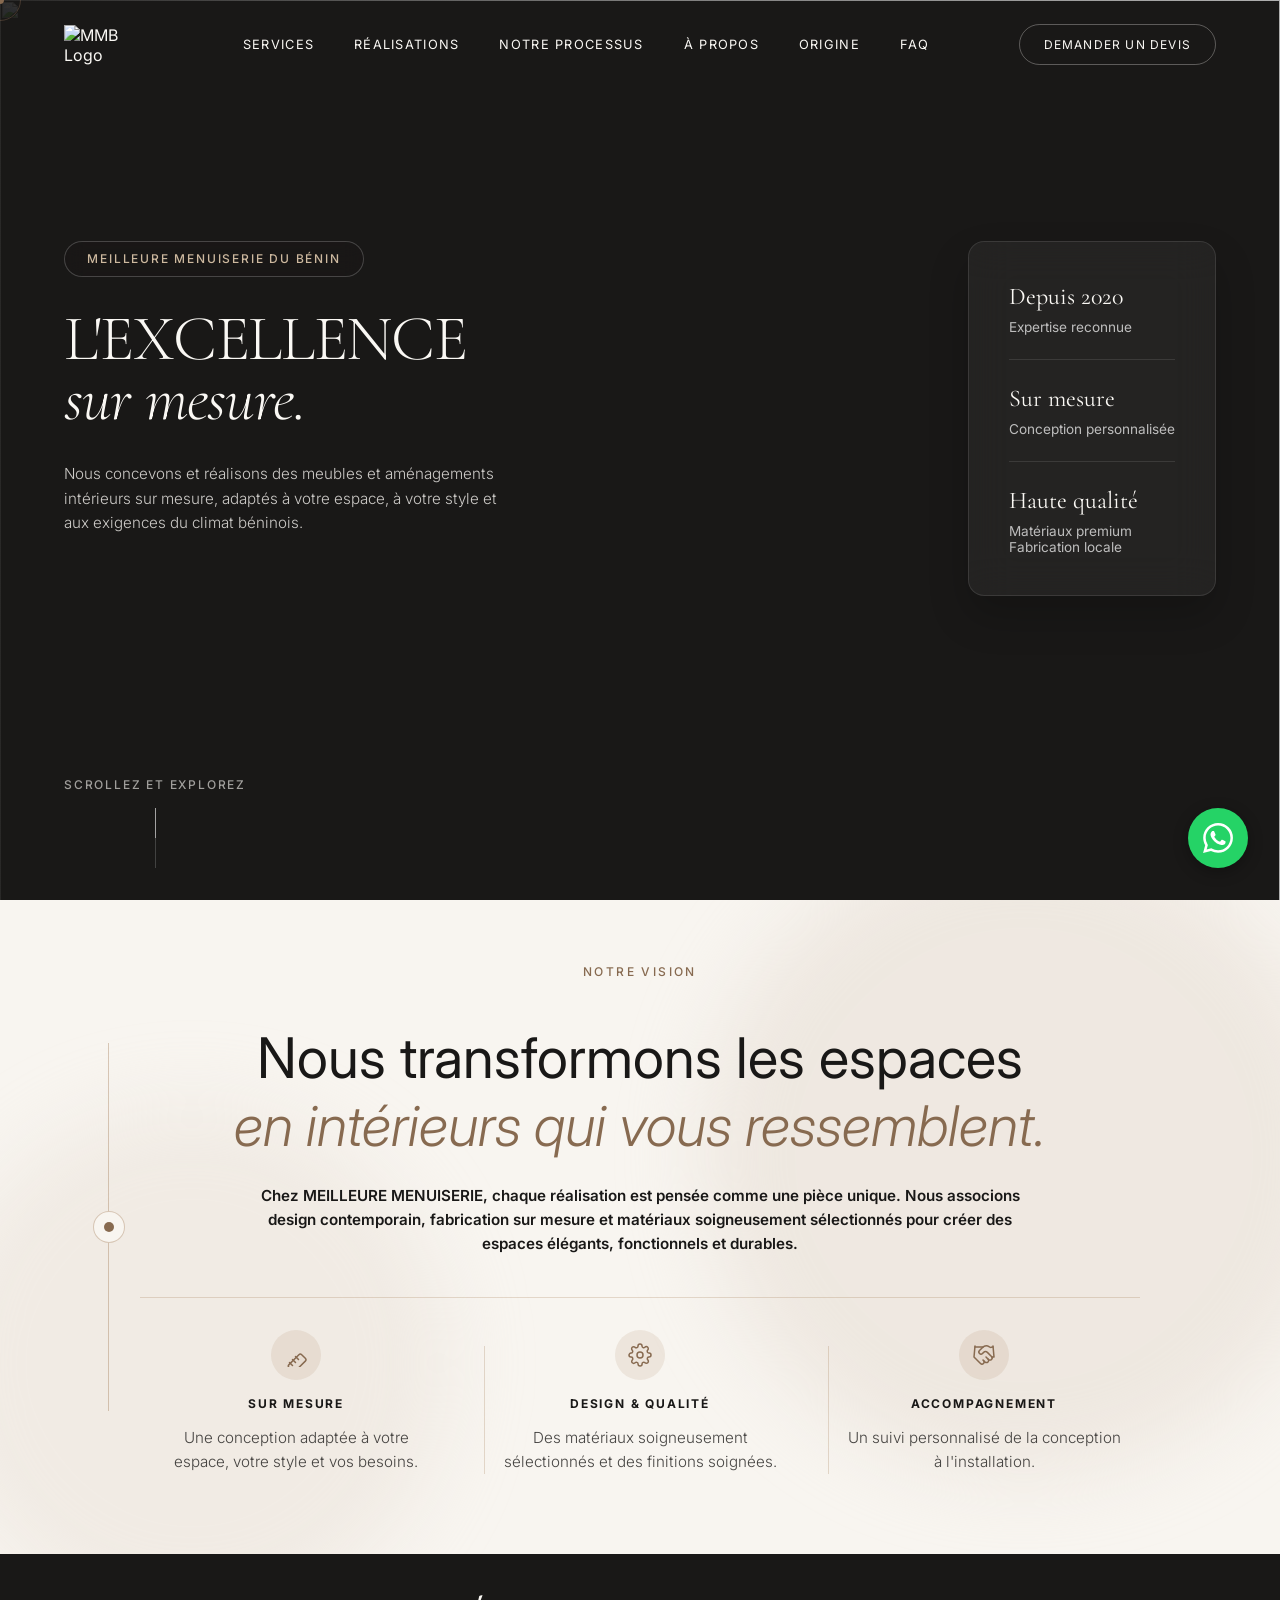
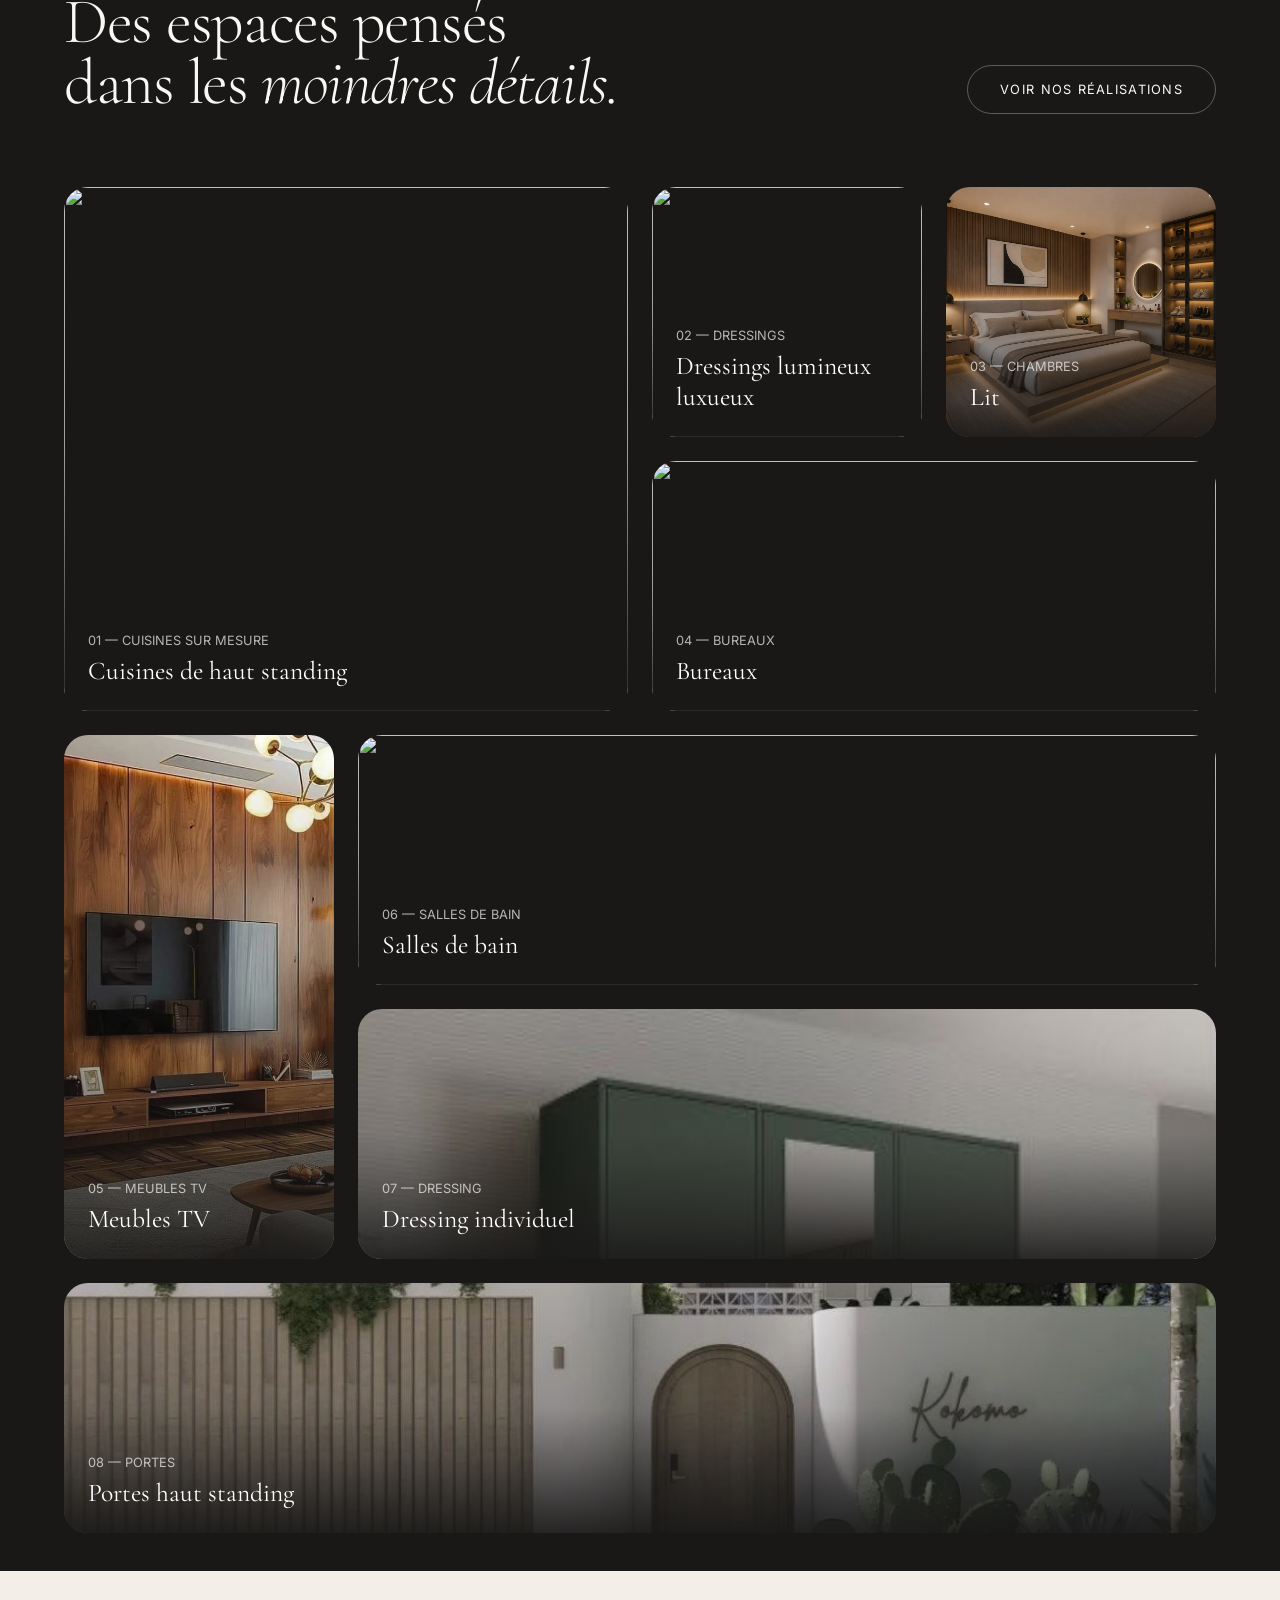
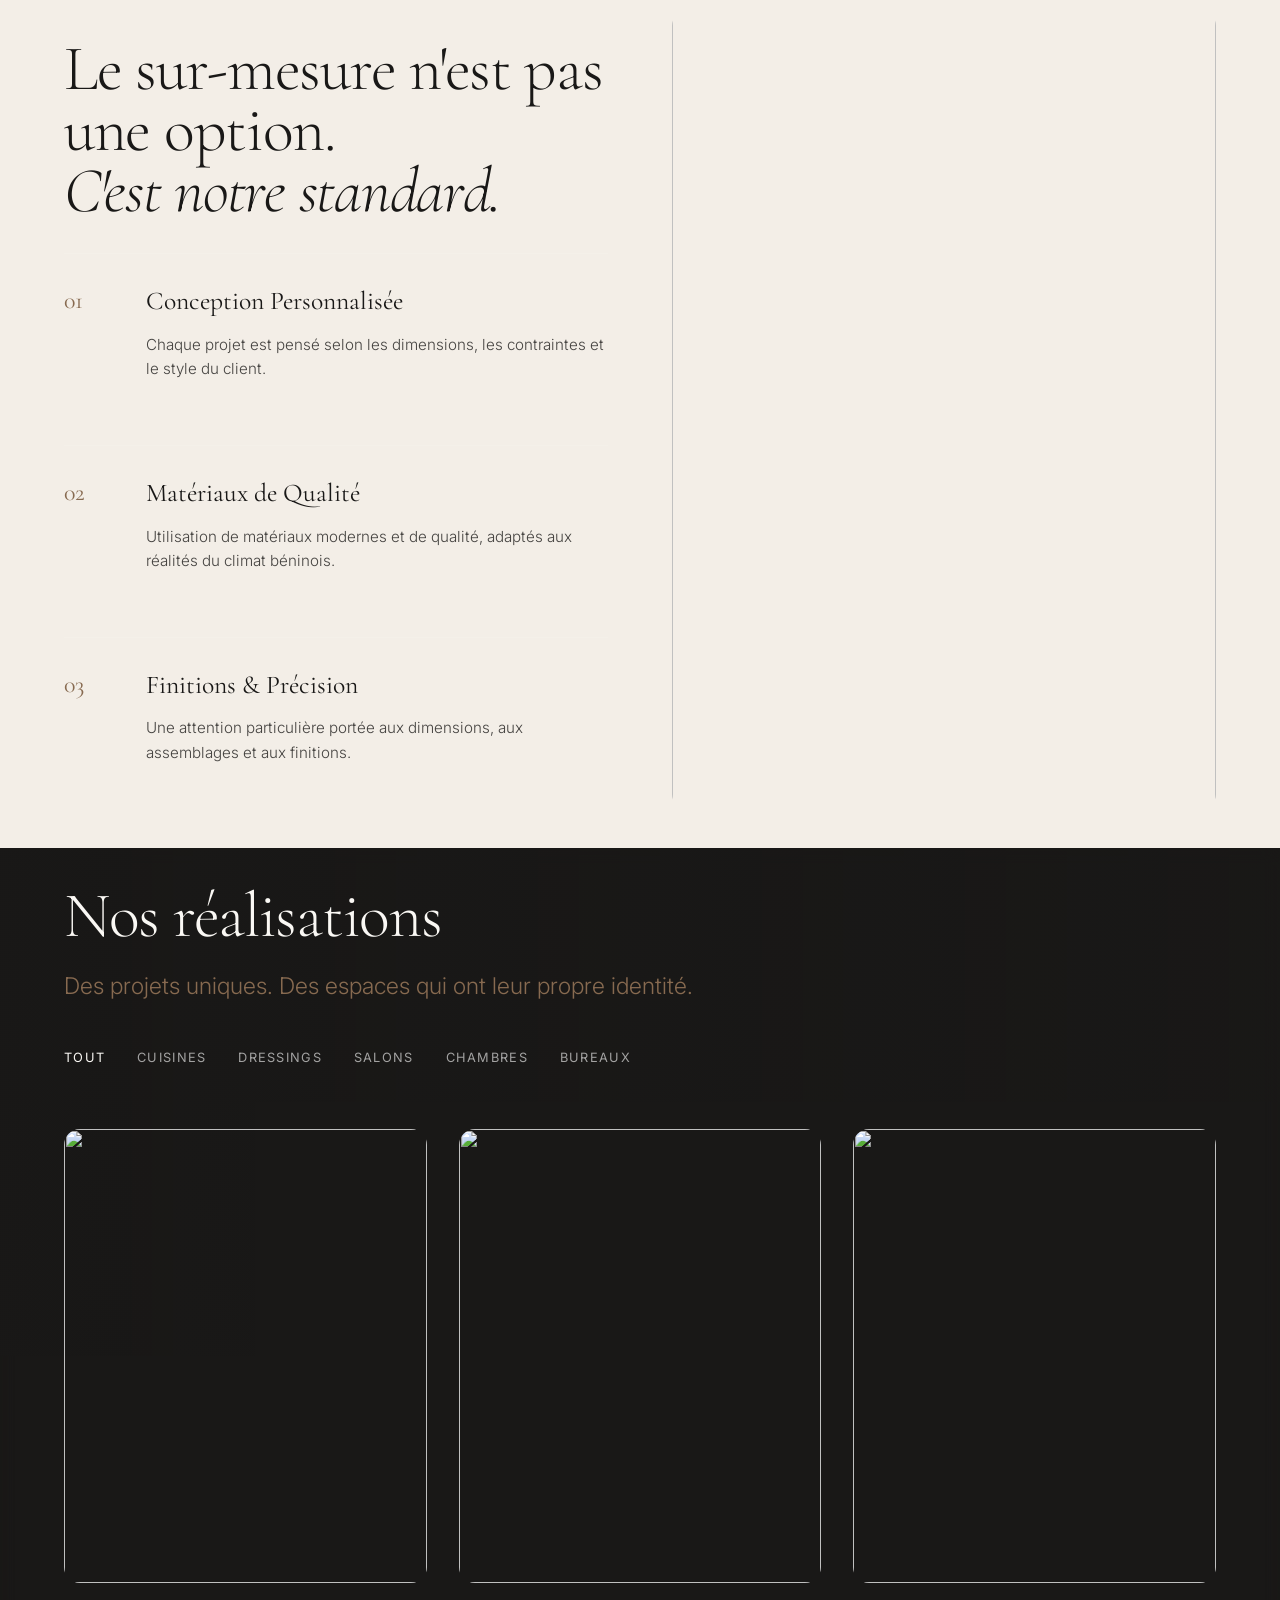
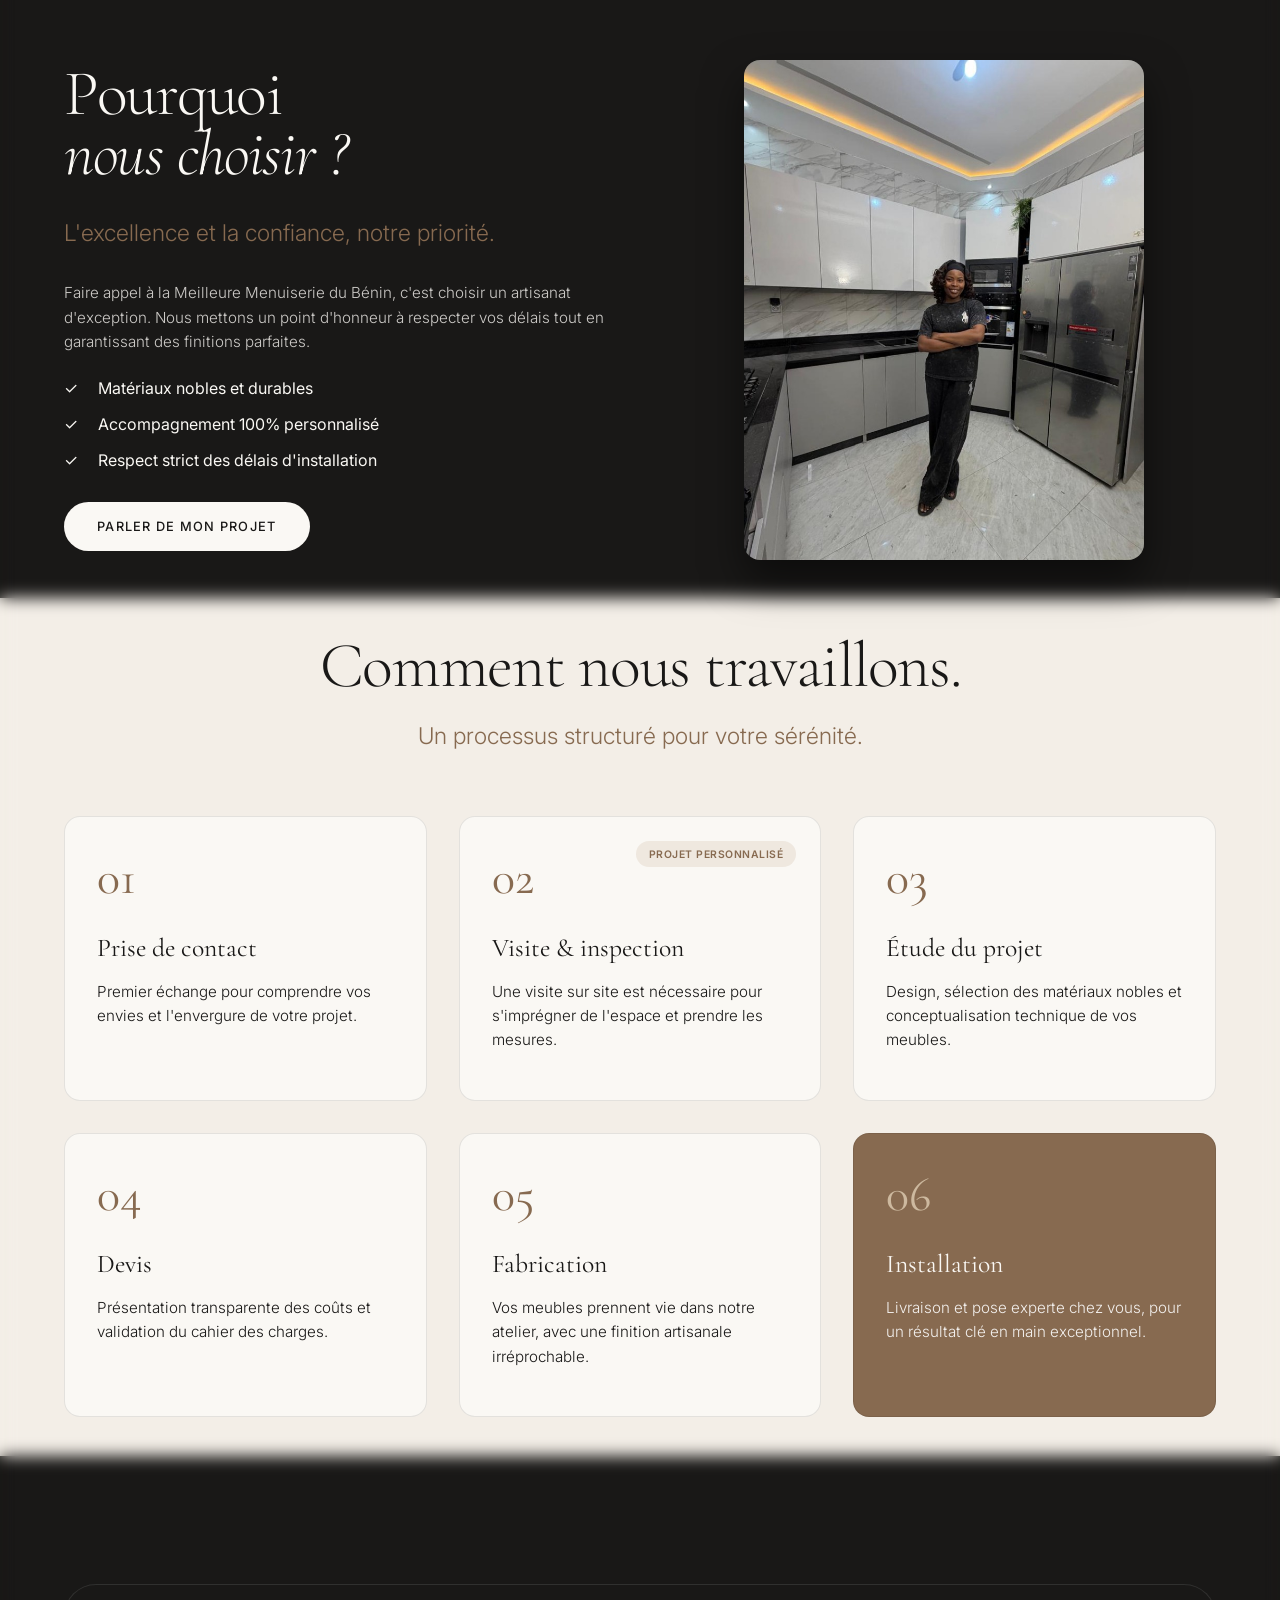
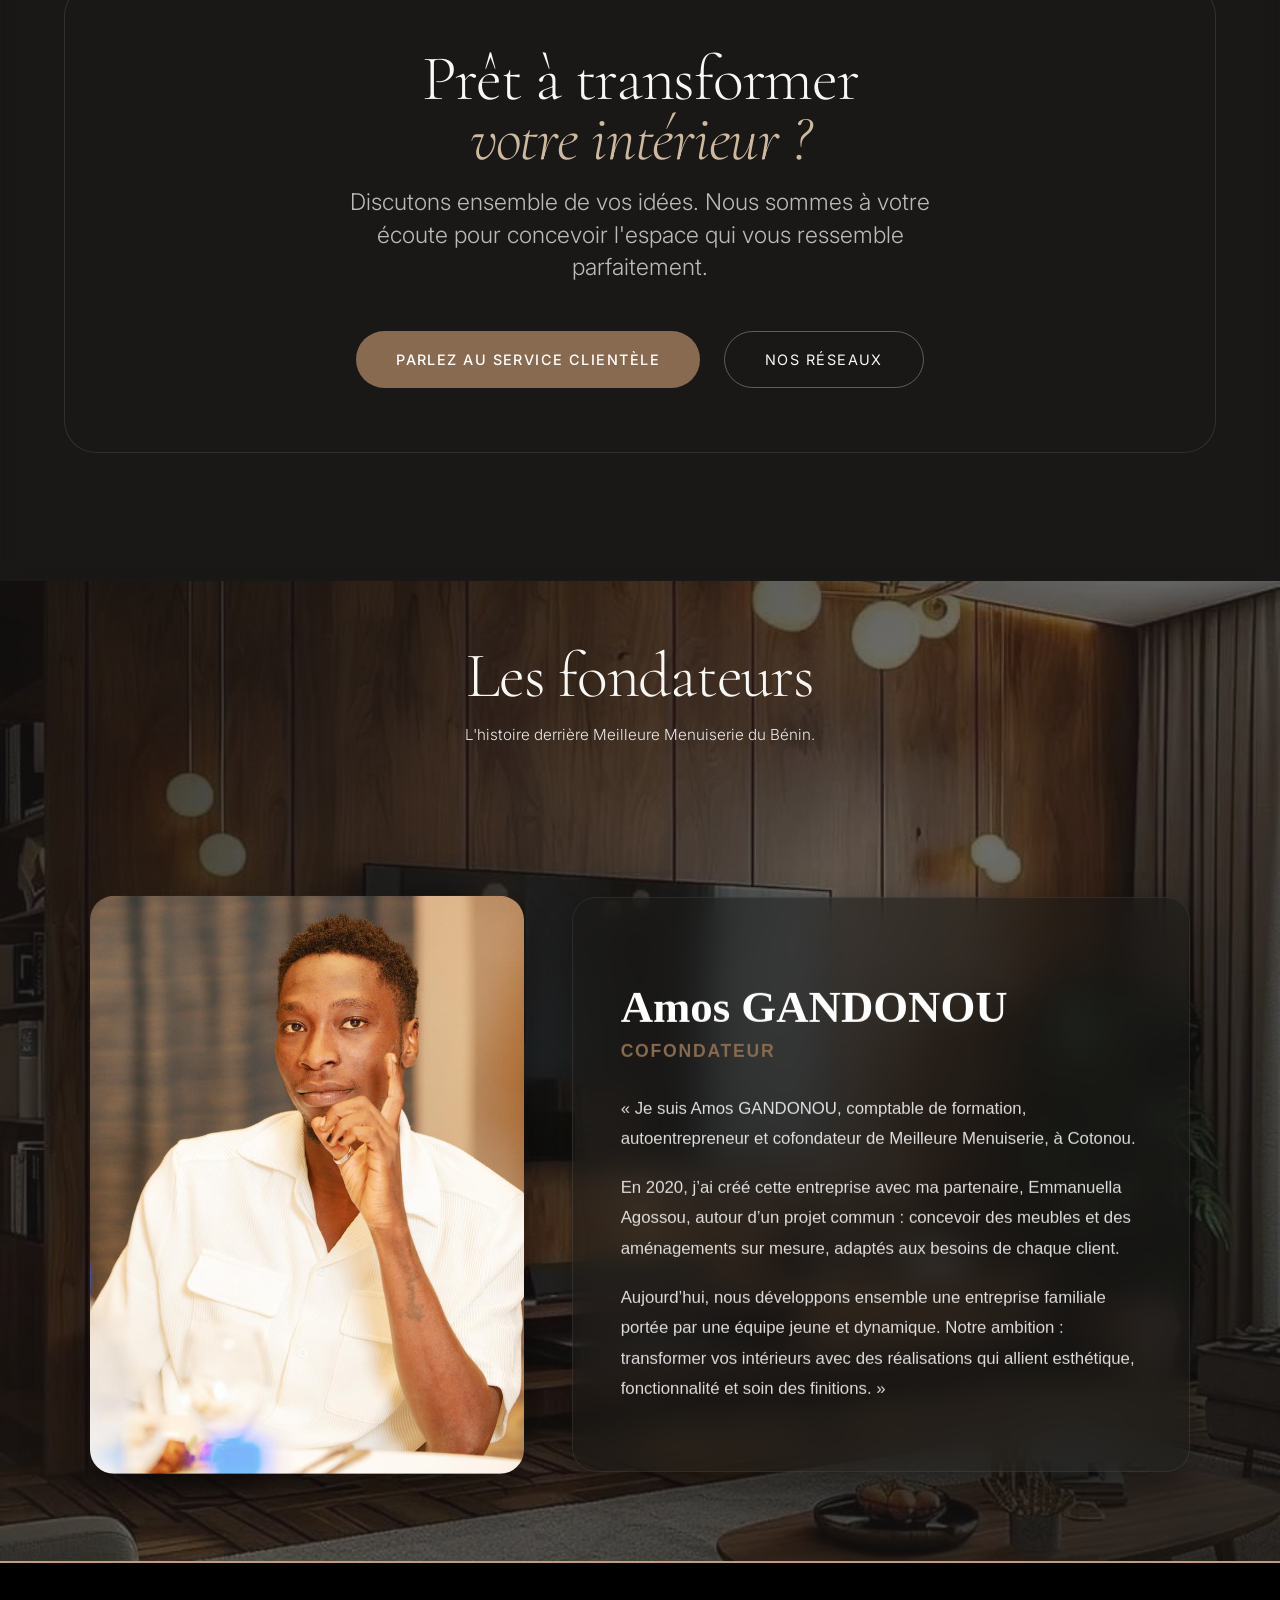
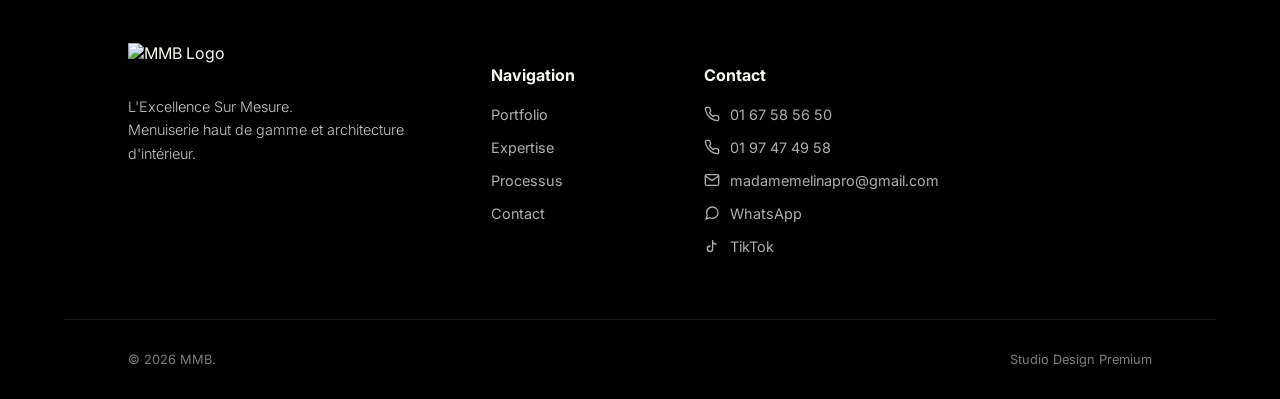
==== commit 57b91861: "feat: intégration de la section origine (histoire des fondateurs) sur la page d'accueil" ====
--- a/index.html
+++ b/index.html
@@ -83,7 +83,7 @@
       <a href="#realisations" class="nav-link">Réalisations</a>
       <a href="#processus" class="nav-link">Notre Processus</a>
       <a href="#a-propos" class="nav-link">À Propos</a>
-      <a href="origine.html" class="nav-link">ORIGINE</a>
+      <a href="#origine" class="nav-link">ORIGINE</a>
       <a href="#faq" class="nav-link">FAQ</a>
     </div>
     <a href="#" onclick="document.getElementById('devis-modal').classList.add('active'); return false;" class="nav-cta">Demander un devis</a>
@@ -106,7 +106,7 @@
     <a href="#processus" class="nav-link">Processus</a>
     <a href="#a-propos" class="nav-link">À Propos</a>
     <a href="#faq" class="nav-link">FAQ</a>
-    <a href="origine.html" class="nav-link">ORIGINE</a>
+    <a href="#origine" class="nav-link">ORIGINE</a>
     <a href="#" onclick="document.getElementById('devis-modal').classList.add('active'); document.querySelector('.mobile-menu').classList.remove('open'); return false;" class="nav-cta" style="margin-top: 1rem; text-align: center; display: block;">Demander un devis</a>
     <a href="#contact" class="nav-link">Contact</a>
   </div>
@@ -504,12 +504,7 @@
       </div>
     </section>
 
-    <div class="container reveal" style="text-align: center; margin-top: 2rem; margin-bottom: 6rem;">
-      <a href="origine.html" class="btn-primary" style="border-radius: 50px; padding: 1.2rem 2.5rem; font-size: 1rem; font-weight: 600; letter-spacing: 0.05em; text-transform: uppercase; box-shadow: 0 15px 35px rgba(0,0,0,0.3); display: inline-flex; align-items: center; gap: 0.8rem;">
-        Découvrir l'Histoire des fondateurs
-        <svg width="20" height="20" viewBox="0 0 24 24" fill="none" stroke="currentColor" stroke-width="2" stroke-linecap="round" stroke-linejoin="round"><path d="M5 12h14"></path><path d="M12 5l7 7-7 7"></path></svg>
-      </a>
-    </div>
+
 
     <!-- NOUVEAU PROCESSUS -->
     <section id="processus" class="section light-theme">
@@ -574,6 +569,399 @@
         </div>
       </div>
     </section>
+
+    <!-- ORIGINE SECTION START -->
+    <style>
+    /* Custom styles for Origine page */
+    .origine-section {
+      position: relative;
+      min-height: 100vh;
+      display: flex;
+      align-items: center;
+      overflow: hidden;
+      background: #000;
+      padding-top: 80px; /* offset for navbar */
+    }
+
+    .origine-bg-container {
+      position: absolute;
+      inset: 0;
+      z-index: 1;
+    }
+
+    .origine-bg {
+      position: absolute;
+      inset: 0;
+      width: 100%;
+      height: 100%;
+      object-fit: cover;
+      opacity: 0;
+      transition: opacity 2s ease-in-out;
+    }
+
+    .origine-bg.active {
+      opacity: 1;
+    }
+
+    .origine-overlay {
+      position: absolute;
+      inset: 0;
+      background: linear-gradient(135deg, rgba(15,15,15,0.85) 0%, rgba(25,24,23,0.6) 50%, rgba(15,15,15,0.85) 100%);
+      z-index: 2;
+      pointer-events: none;
+    }
+
+    .origine-content-container {
+      position: relative;
+      z-index: 3;
+      width: 100%;
+      max-width: 1200px;
+      margin: 0 auto;
+      padding: 2rem;
+      display: flex;
+      flex-direction: column;
+      justify-content: center;
+      min-height: calc(100vh - 80px);
+    }
+
+    .slide-wrapper {
+      position: absolute;
+      width: 100%;
+      max-width: 1100px;
+      left: 50%;
+      top: 55%;
+      transform: translate(-50%, -45%);
+      opacity: 0;
+      pointer-events: none;
+      transition: opacity 1s ease, transform 1.5s cubic-bezier(0.2, 0.8, 0.2, 1);
+    }
+
+    .slide-wrapper.active {
+      opacity: 1;
+      pointer-events: auto;
+      transform: translate(-50%, -45%) scale(1);
+    }
+    
+    .slide-wrapper:not(.active) {
+      transform: translate(-50%, -40%) scale(0.98);
+    }
+
+    .presentation-card {
+      display: flex;
+      align-items: center;
+      gap: 3rem;
+    }
+
+    .presentation-card.alt {
+      flex-direction: row-reverse;
+    }
+
+    .presentation-photo-container {
+      flex: 1;
+      border-radius: 1.5rem;
+      overflow: hidden;
+      box-shadow: 0 30px 60px rgba(0,0,0,0.5);
+      aspect-ratio: 3/4;
+      max-height: 70vh;
+      opacity: 0;
+      transform: translateX(-30px);
+      transition: opacity 1s ease, transform 1s ease;
+    }
+
+    .presentation-card.alt .presentation-photo-container {
+      transform: translateX(30px);
+    }
+
+    .slide-wrapper.active .presentation-photo-container {
+      opacity: 1;
+      transform: translateX(0);
+      transition-delay: 0.3s;
+    }
+
+    .presentation-photo {
+      width: 100%;
+      height: 100%;
+      object-fit: cover;
+      object-position: top center;
+    }
+
+    .presentation-text {
+      flex: 1.2;
+      background: rgba(25, 24, 23, 0.5);
+      backdrop-filter: blur(15px);
+      -webkit-backdrop-filter: blur(15px);
+      border: 1px solid rgba(255, 255, 255, 0.08);
+      box-shadow: 0 20px 40px rgba(0,0,0,0.4);
+      padding: 3rem;
+      border-radius: 1.5rem;
+      opacity: 0;
+      transform: translateX(30px);
+      transition: opacity 1s ease, transform 1s ease;
+    }
+
+    .presentation-card.alt .presentation-text {
+      transform: translateX(-30px);
+    }
+
+    .slide-wrapper.active .presentation-text {
+      opacity: 1;
+      transform: translateX(0);
+      transition-delay: 0.5s;
+    }
+
+    /* Staggered Animations inside text */
+    .slide-wrapper .stagger-item {
+      opacity: 0;
+      transform: translateY(15px);
+      transition: opacity 0.8s ease, transform 0.8s ease;
+    }
+
+    .slide-wrapper.active .stagger-item {
+      opacity: 1;
+      transform: translateY(0);
+    }
+
+    .slide-wrapper.active .stagger-item:nth-child(1) { transition-delay: 0.7s; }
+    .slide-wrapper.active .stagger-item:nth-child(2) { transition-delay: 0.85s; }
+    .slide-wrapper.active .stagger-item:nth-child(3) { transition-delay: 1.0s; }
+    .slide-wrapper.active .stagger-item:nth-child(4) { transition-delay: 1.15s; }
+    .slide-wrapper.active .stagger-item:nth-child(5) { transition-delay: 1.3s; }
+
+    /* Typography Overrides */
+    .slide-title {
+      font-family: var(--f-serif, serif);
+      font-size: 2.8rem;
+      color: #fff;
+      line-height: 1.1;
+      margin-bottom: 0.5rem;
+    }
+
+    .slide-subtitle {
+      font-family: var(--f-sans, sans-serif);
+      font-size: 1.1rem;
+      color: var(--c-bois-chaud, #C08A59);
+      letter-spacing: 0.1em;
+      text-transform: uppercase;
+      margin-bottom: 2rem;
+      font-weight: 600;
+    }
+
+    .slide-text p {
+      font-family: var(--f-sans, sans-serif);
+      font-size: 1.05rem;
+      color: rgba(255, 255, 255, 0.85);
+      line-height: 1.8;
+      margin-bottom: 1.2rem;
+    }
+
+    .origine-title-wrap {
+      position: absolute;
+      top: 65px;
+      left: 0;
+      width: 100%;
+      text-align: center;
+      z-index: 10;
+    }
+
+    /* Responsive */
+    @media (max-width: 992px) {
+      .origine-title-wrap {
+        top: 60px;
+      }
+      .origine-title-wrap h2 {
+        font-size: 2.2rem;
+      }
+      .origine-title-wrap p {
+        font-size: 0.9rem;
+        margin-top: 0.5rem;
+      }
+
+      .origine-section {
+        padding-top: 80px;
+      }
+      
+      .origine-content-container {
+        padding: 0;
+      }
+
+      .presentation-card,
+      .presentation-card.alt {
+        flex-direction: column;
+        height: 100%;
+        gap: 0.5rem;
+        padding-bottom: 1rem;
+      }
+      
+      .slide-wrapper {
+        width: 100%;
+        height: calc(100vh - 160px);
+        top: 160px;
+        left: 0;
+        transform: none;
+        padding: 1rem;
+        box-sizing: border-box;
+        overflow-y: auto;
+      }
+      
+      .slide-wrapper:not(.active) {
+        transform: scale(0.98);
+      }
+      
+      .slide-wrapper.active {
+        transform: scale(1);
+      }
+
+      .presentation-photo-container {
+        width: 100%;
+        flex: none;
+        aspect-ratio: 1 / 1;
+        height: auto;
+        min-height: 0;
+        max-height: none;
+        border-radius: 1rem;
+      }
+      
+      .presentation-photo {
+        object-position: 50% 20%; /* Centre horizontalement, légèrement sous le bord haut pour les visages */
+      }
+
+      .presentation-text {
+        width: 100%;
+        padding: 1.5rem 1rem;
+        border-radius: 1rem;
+        box-sizing: border-box;
+      }
+      
+      .slide-title {
+        font-size: 1.4rem;
+        margin-bottom: 0.2rem;
+      }
+      
+      .slide-subtitle {
+        font-size: 0.8rem;
+        margin-bottom: 0.5rem;
+      }
+      
+      .slide-text p {
+        font-size: 0.8rem;
+        line-height: 1.4;
+        margin-bottom: 0.4rem;
+      }
+    }
+    </style>
+    
+    <section class="origine-section" id="origine">
+      <!-- Section Title -->
+      <div class="origine-title-wrap reveal">
+        <h2 class="t-display" style="color: var(--c-blanc);">Les fondateurs</h2>
+        <p class="t-body" style="color: rgba(255, 255, 255, 0.9); margin-top: 1rem;">L'histoire derrière Meilleure Menuiserie du Bénin.</p>
+      </div>
+
+      <!-- Arrière-plan: Meubles TV en fondu -->
+      <div class="origine-bg-container">
+        <img src="Image/Meubles TV/IMG_9515.JPG" class="origine-bg active" alt="Meuble TV">
+        <img src="Image/Meubles TV/IMG_9517.JPG" class="origine-bg" alt="Meuble TV">
+        <img src="Image/Meubles TV/IMG_9520.JPG" class="origine-bg" alt="Meuble TV">
+        <img src="Image/Meubles TV/IMG_9523.JPG" class="origine-bg" alt="Meuble TV">
+        <div class="origine-overlay"></div>
+      </div>
+
+      <div class="origine-content-container">
+        
+        <!-- Slide 1: Amos -->
+        <div class="slide-wrapper active" data-slide="1">
+          <div class="presentation-card">
+            <div class="presentation-photo-container">
+              <img src="Image/Fond/fondateur.JPG" class="presentation-photo" alt="Amos Gandonou">
+            </div>
+            <div class="presentation-text">
+              <h2 class="slide-title stagger-item">Amos GANDONOU</h2>
+              <div class="slide-subtitle stagger-item">Cofondateur</div>
+              <div class="slide-text">
+                <p class="stagger-item">
+                  « Je suis Amos GANDONOU, comptable de formation, autoentrepreneur et cofondateur de Meilleure Menuiserie, à Cotonou.
+                </p>
+                <p class="stagger-item">
+                  En 2020, j’ai créé cette entreprise avec ma partenaire, Emmanuella Agossou, autour d’un projet commun : concevoir des meubles et des aménagements sur mesure, adaptés aux besoins de chaque client.
+                </p>
+                <p class="stagger-item">
+                  Aujourd’hui, nous développons ensemble une entreprise familiale portée par une équipe jeune et dynamique. Notre ambition : transformer vos intérieurs avec des réalisations qui allient esthétique, fonctionnalité et soin des finitions. »
+                </p>
+              </div>
+            </div>
+          </div>
+        </div>
+
+        <!-- Slide 2: Emmanuella -->
+        <div class="slide-wrapper" data-slide="2">
+          <!-- .alt inverse la direction : texte à gauche, photo à droite fixée en bas -->
+          <div class="presentation-card alt">
+            <div class="presentation-photo-container">
+              <img src="Image/Fond/cofondateur.JPG" class="presentation-photo" alt="Emmanuella Agossou">
+            </div>
+            <div class="presentation-text">
+              <h2 class="slide-title stagger-item">EMMANUELLA AGOSSOU</h2>
+              <div class="slide-subtitle stagger-item">(Madame Melina) — Cofondatrice</div>
+              <div class="slide-text">
+                <p class="stagger-item">
+                  « Je suis Emmanuella Agossou (Madame Melina), cofondatrice de Meilleure Menuiserie, à Cotonou.
+                </p>
+                <p class="stagger-item">
+                  Diplômée en analyse biologique et biochimique, j’ai choisi de donner vie à ma passion pour la menuiserie et la décoration d’intérieur, portée par mon désir d’indépendance financière et l’envie de bâtir un projet qui me ressemble. En 2020, j’ai ainsi créé Meilleure Menuiserie avec mon partenaire.
+                </p>
+                <p class="stagger-item">
+                  Aujourd’hui, notre entreprise familiale rassemble une équipe jeune et dynamique, unie par le goût du travail bien fait.
+                </p>
+                <p class="stagger-item">
+                  Notre conviction : transformer chaque intérieur avec des meubles qui reflètent la personnalité de ceux qui y vivent. Ensemble, nous concevons des aménagements sur mesure qui allient esthétique, fonctionnalité et confort au quotidien, avec une attention particulière portée au soin des finitions. »
+                </p>
+              </div>
+            </div>
+          </div>
+        </div>
+
+      </div>
+    </section>
+    
+    <script>
+      document.addEventListener('DOMContentLoaded', () => {
+        // 1. Background Image Slideshow Logic
+        const bgImages = document.querySelectorAll('.origine-bg');
+        let currentBg = 0;
+        
+        if(bgImages.length > 0) {
+          setInterval(() => {
+            bgImages[currentBg].classList.remove('active');
+            currentBg = (currentBg + 1) % bgImages.length;
+            bgImages[currentBg].classList.add('active');
+          }, 5000); // Crossfade every 5 seconds
+        }
+
+        // 2. Foreground Presentation Slideshow Logic
+        const slidesOrigine = document.querySelectorAll('.slide-wrapper');
+        let currentSlideOrigine = 0;
+        const totalSlidesOrigine = slidesOrigine.length;
+        
+        function nextSlideOrigine() {
+          if (totalSlidesOrigine > 0) {
+            // Hide current slide completely
+            slidesOrigine[currentSlideOrigine].classList.remove('active');
+            
+            // Wait for it to animate out, then switch
+            setTimeout(() => {
+              currentSlideOrigine = (currentSlideOrigine + 1) % totalSlidesOrigine;
+              slidesOrigine[currentSlideOrigine].classList.add('active');
+            }, 1200); // 1.2s delay to allow exit animation
+          }
+        }
+
+        // Rotate foreground slides every 30 seconds
+        if (totalSlidesOrigine > 0) {
+          setInterval(nextSlideOrigine, 30000); 
+        }
+      });
+    </script>
+    <!-- ORIGINE SECTION END -->
     
   
   </main>
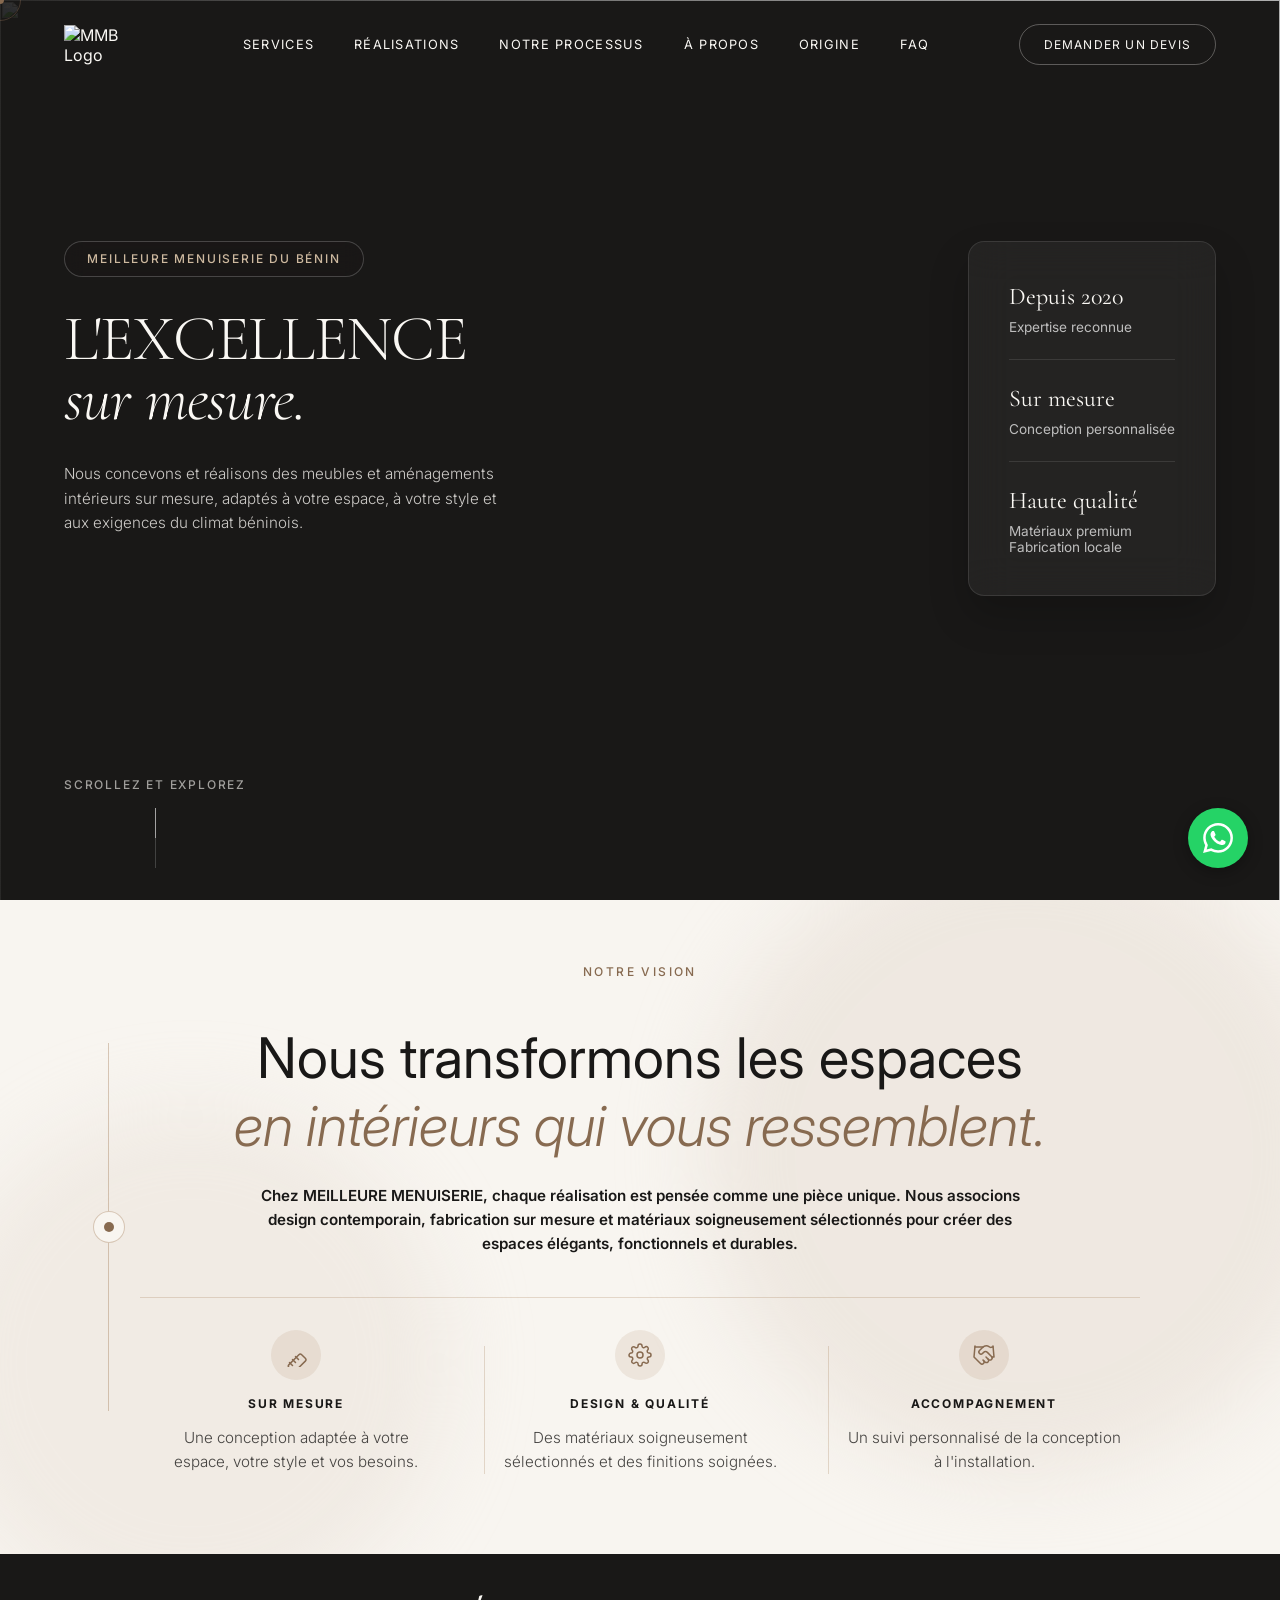
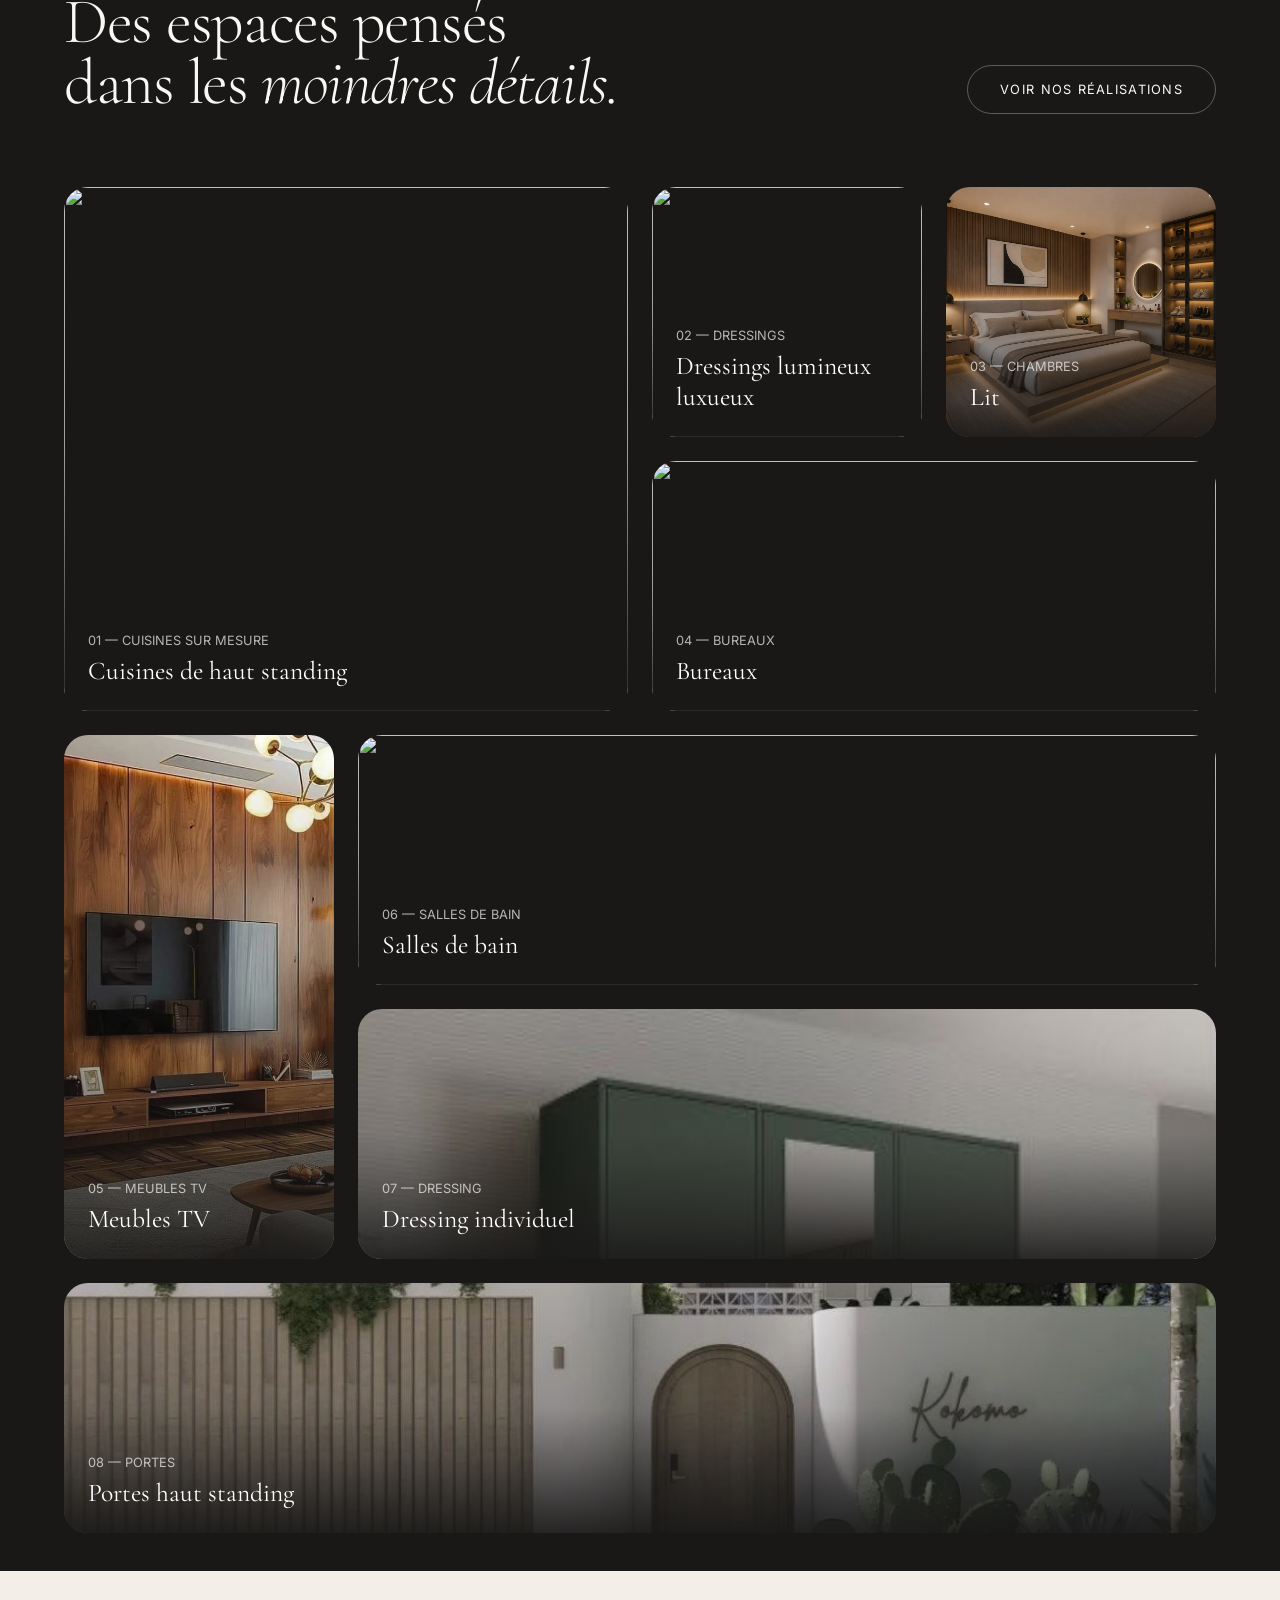
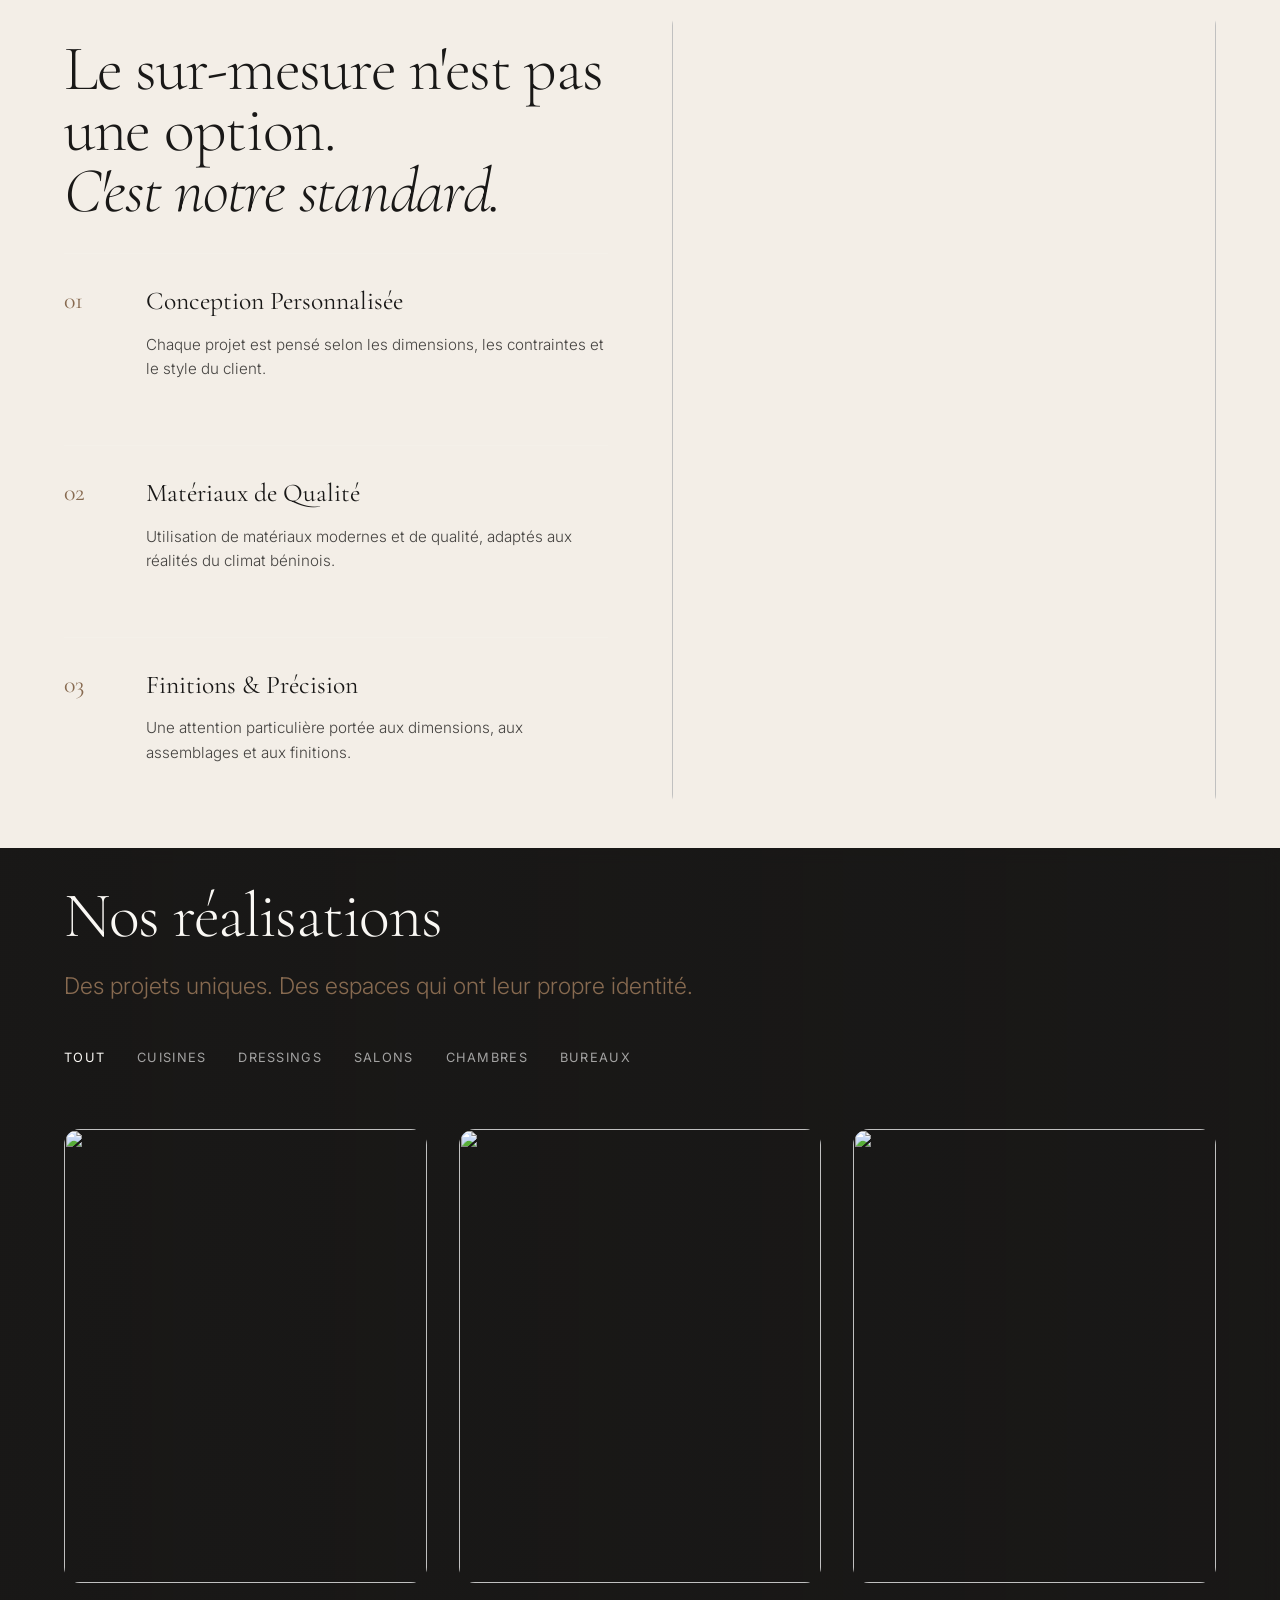
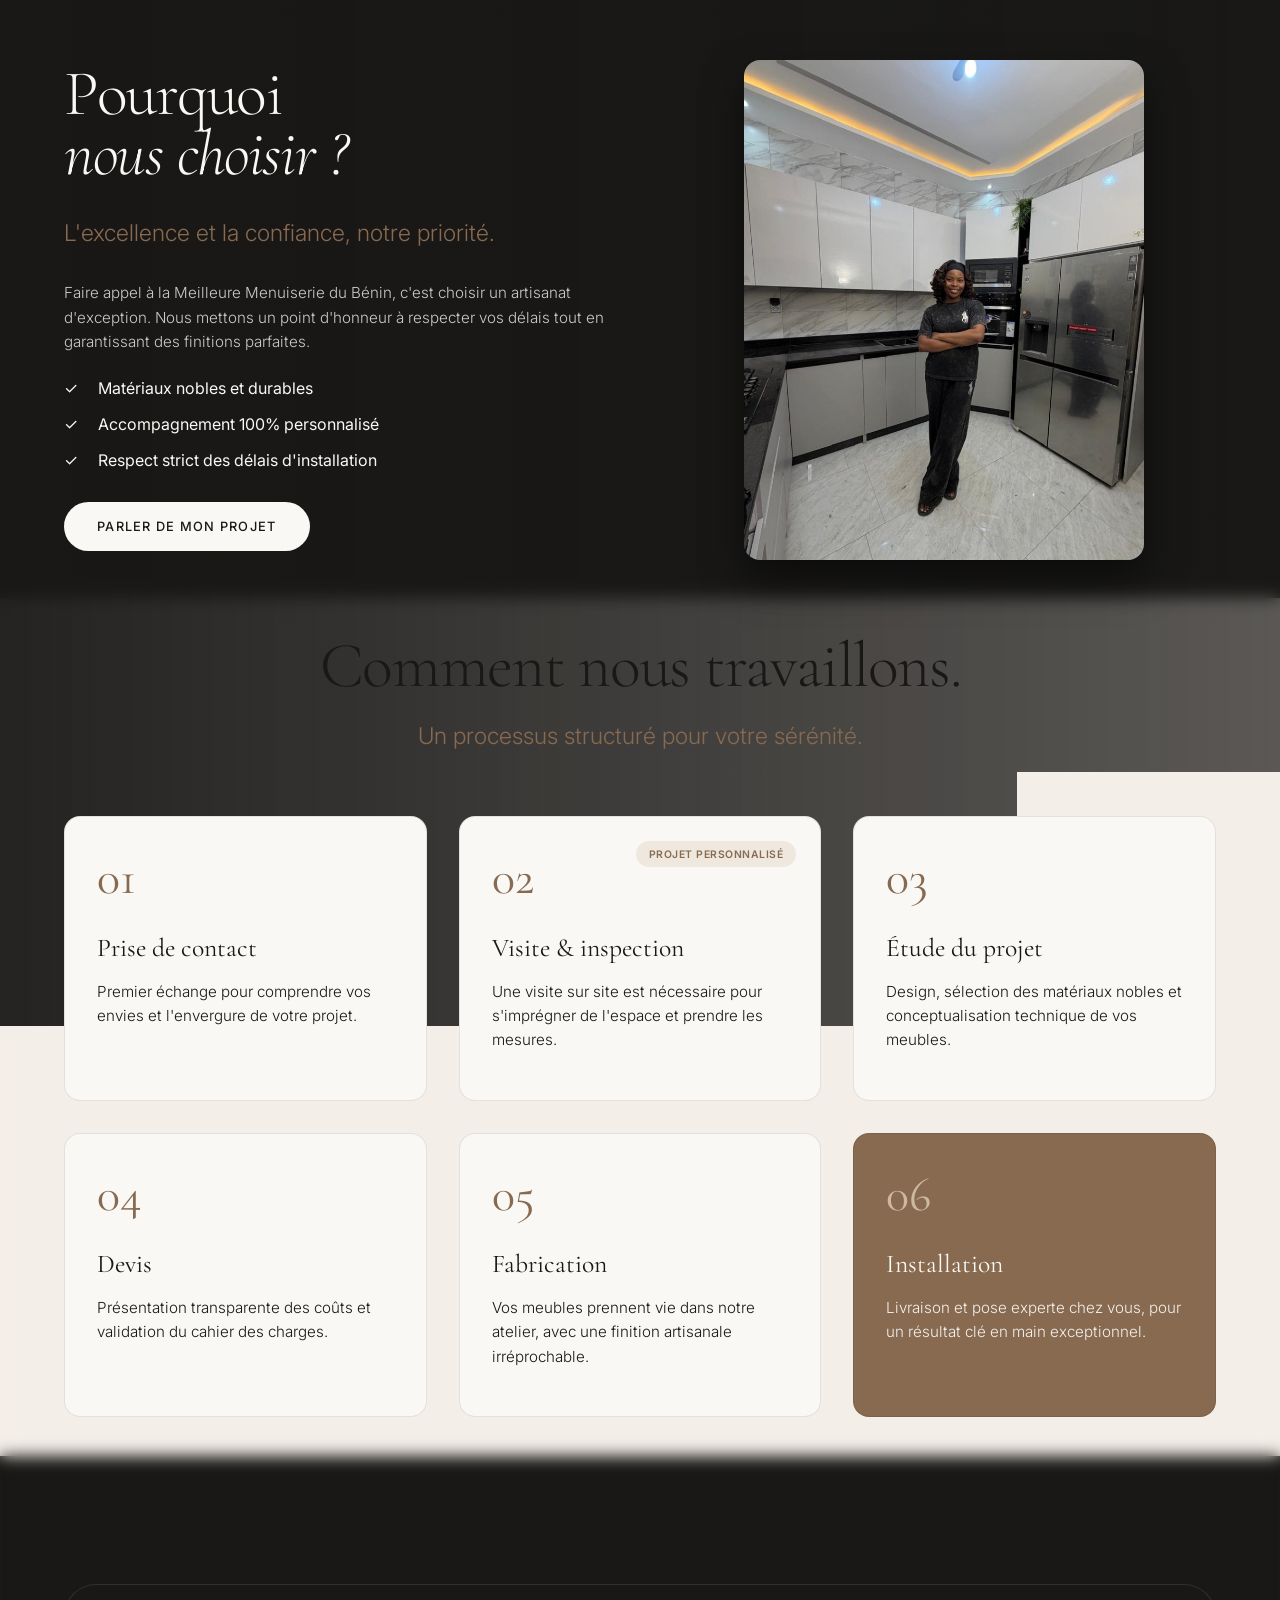
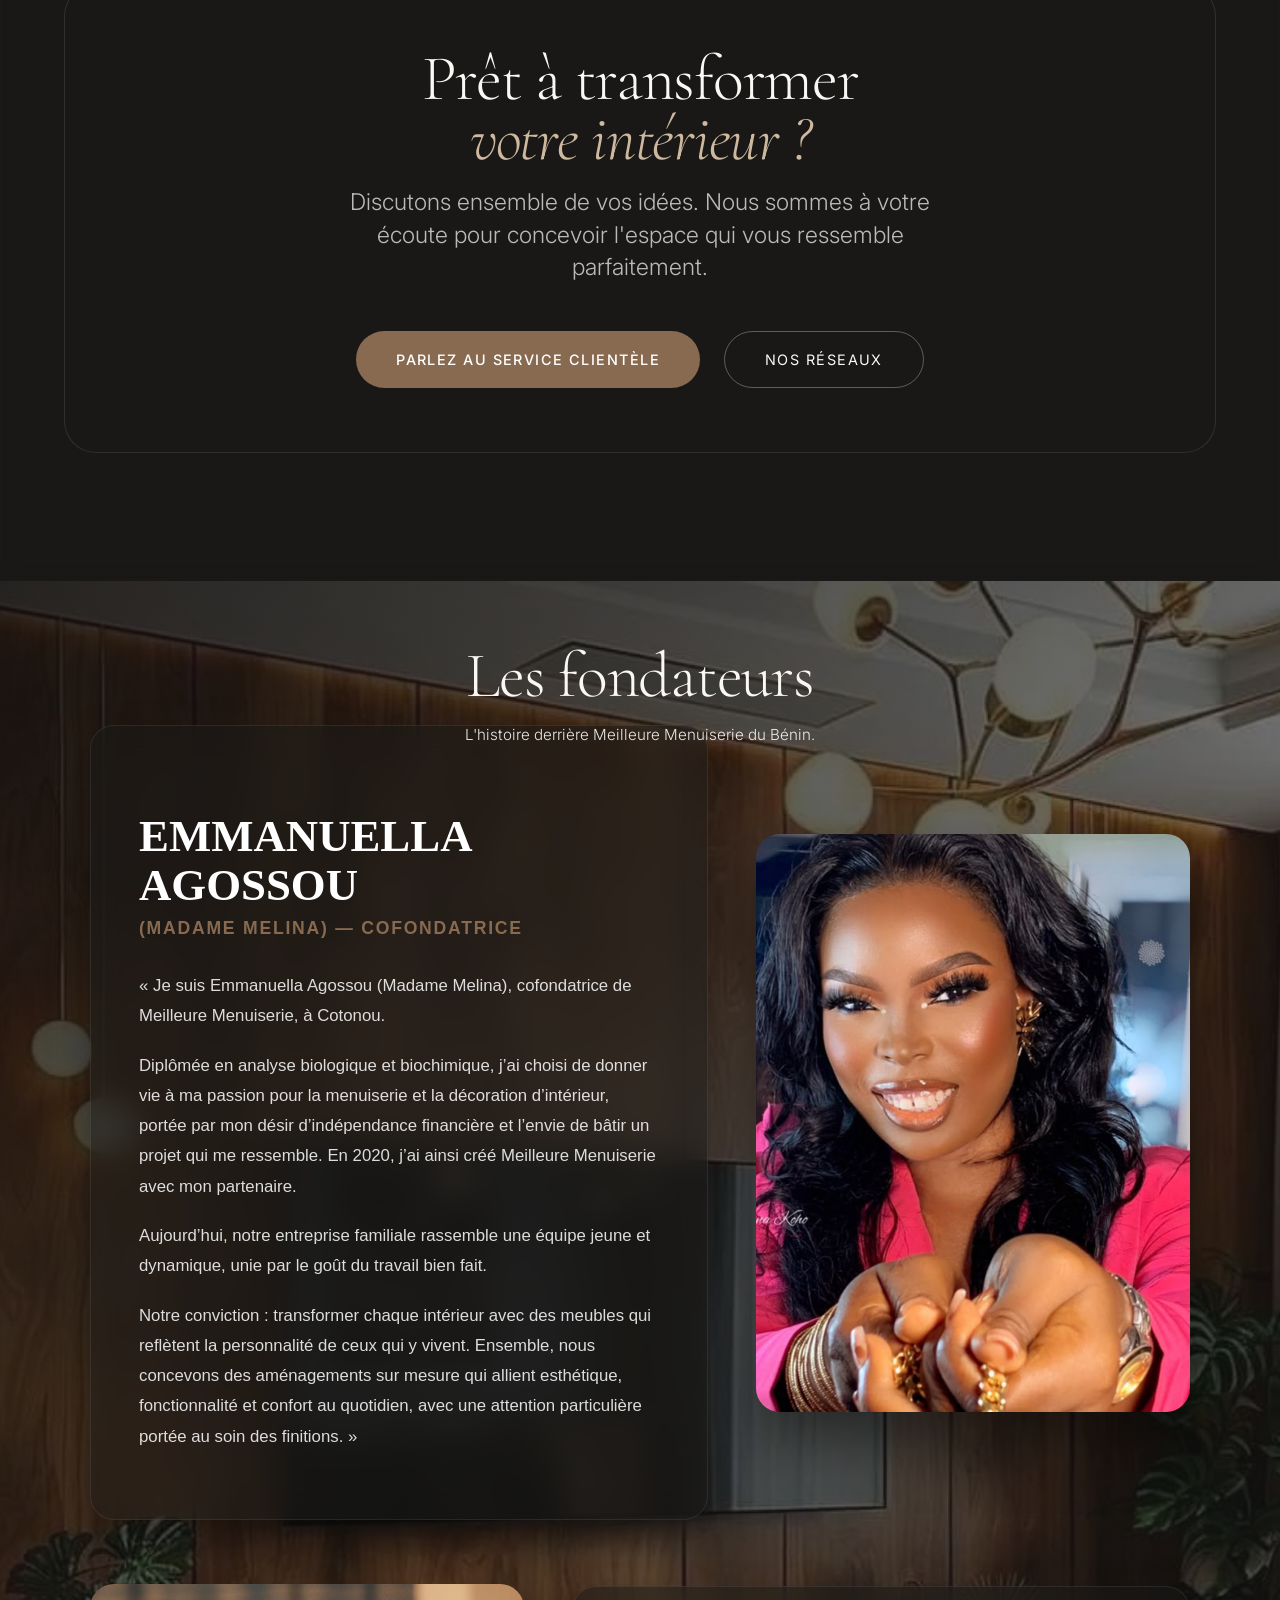
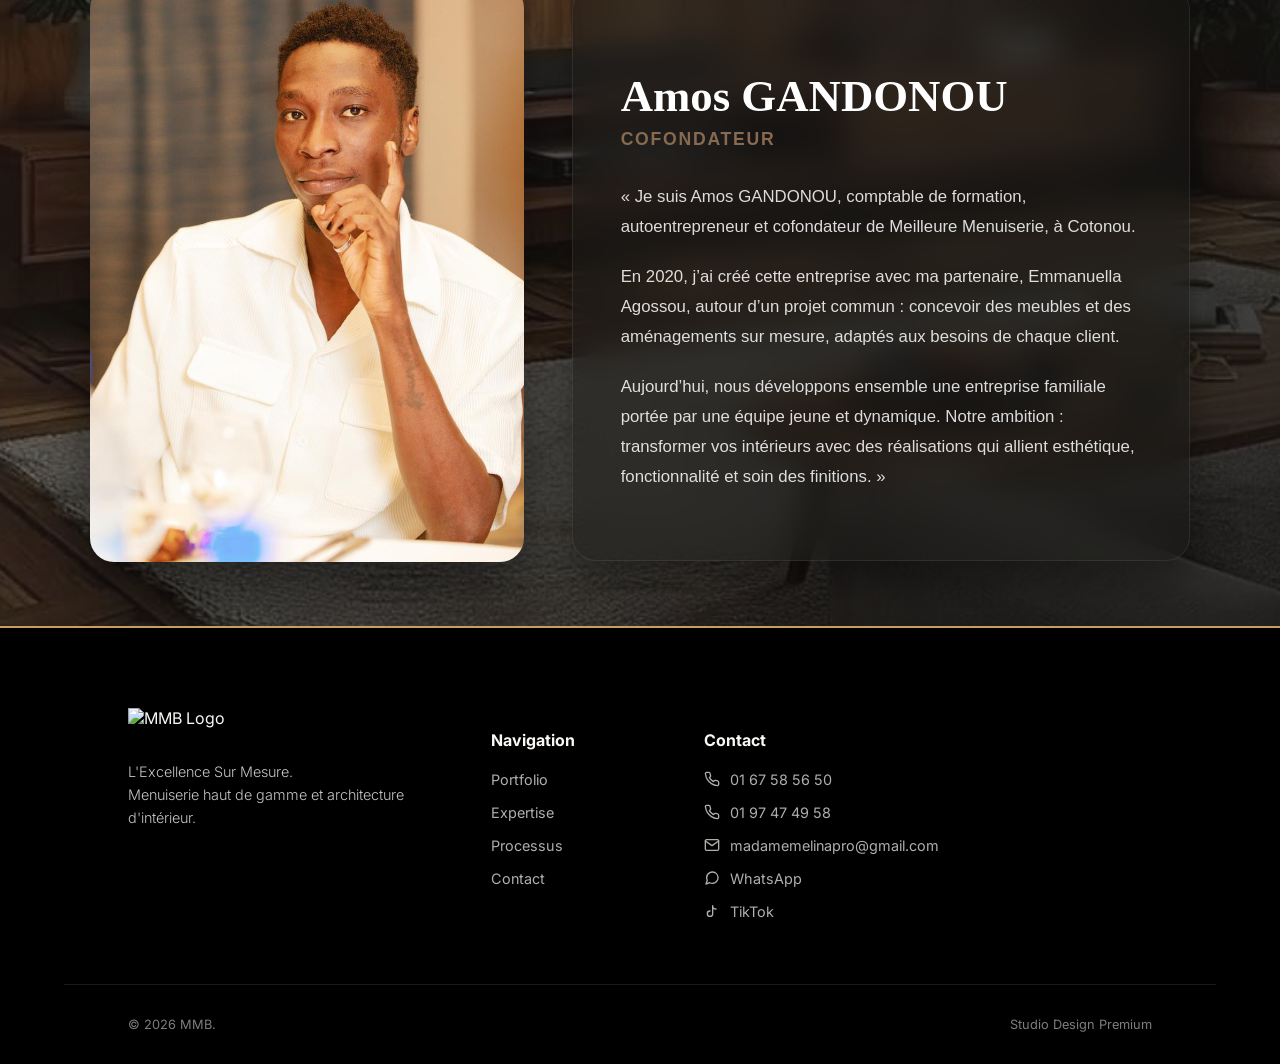
==== commit c7e7eb53: "Update founders section: remove slide effect and reorder founders" ====
--- a/index.html
+++ b/index.html
@@ -625,25 +625,20 @@
     }
 
     .slide-wrapper {
-      position: absolute;
+      position: relative;
       width: 100%;
       max-width: 1100px;
-      left: 50%;
-      top: 55%;
-      transform: translate(-50%, -45%);
-      opacity: 0;
-      pointer-events: none;
-      transition: opacity 1s ease, transform 1.5s cubic-bezier(0.2, 0.8, 0.2, 1);
+      margin: 2rem auto;
+      opacity: 1;
+      pointer-events: auto;
     }
 
     .slide-wrapper.active {
       opacity: 1;
       pointer-events: auto;
-      transform: translate(-50%, -45%) scale(1);
     }
     
     .slide-wrapper:not(.active) {
-      transform: translate(-50%, -40%) scale(0.98);
     }
 
     .presentation-card {
@@ -794,21 +789,16 @@
       
       .slide-wrapper {
         width: 100%;
-        height: calc(100vh - 160px);
-        top: 160px;
-        left: 0;
-        transform: none;
+        height: auto;
         padding: 1rem;
         box-sizing: border-box;
-        overflow-y: auto;
+        overflow-y: visible;
       }
       
       .slide-wrapper:not(.active) {
-        transform: scale(0.98);
       }
       
       .slide-wrapper.active {
-        transform: scale(1);
       }
 
       .presentation-photo-container {
@@ -868,32 +858,8 @@
 
       <div class="origine-content-container">
         
-        <!-- Slide 1: Amos -->
+        <!-- Slide 1: Emmanuella -->
         <div class="slide-wrapper active" data-slide="1">
-          <div class="presentation-card">
-            <div class="presentation-photo-container">
-              <img src="Image/Fond/fondateur.JPG" class="presentation-photo" alt="Amos Gandonou">
-            </div>
-            <div class="presentation-text">
-              <h2 class="slide-title stagger-item">Amos GANDONOU</h2>
-              <div class="slide-subtitle stagger-item">Cofondateur</div>
-              <div class="slide-text">
-                <p class="stagger-item">
-                  « Je suis Amos GANDONOU, comptable de formation, autoentrepreneur et cofondateur de Meilleure Menuiserie, à Cotonou.
-                </p>
-                <p class="stagger-item">
-                  En 2020, j’ai créé cette entreprise avec ma partenaire, Emmanuella Agossou, autour d’un projet commun : concevoir des meubles et des aménagements sur mesure, adaptés aux besoins de chaque client.
-                </p>
-                <p class="stagger-item">
-                  Aujourd’hui, nous développons ensemble une entreprise familiale portée par une équipe jeune et dynamique. Notre ambition : transformer vos intérieurs avec des réalisations qui allient esthétique, fonctionnalité et soin des finitions. »
-                </p>
-              </div>
-            </div>
-          </div>
-        </div>
-
-        <!-- Slide 2: Emmanuella -->
-        <div class="slide-wrapper" data-slide="2">
           <!-- .alt inverse la direction : texte à gauche, photo à droite fixée en bas -->
           <div class="presentation-card alt">
             <div class="presentation-photo-container">
@@ -920,6 +886,30 @@
           </div>
         </div>
 
+        <!-- Slide 2: Amos -->
+        <div class="slide-wrapper active" data-slide="2">
+          <div class="presentation-card">
+            <div class="presentation-photo-container">
+              <img src="Image/Fond/fondateur.JPG" class="presentation-photo" alt="Amos Gandonou">
+            </div>
+            <div class="presentation-text">
+              <h2 class="slide-title stagger-item">Amos GANDONOU</h2>
+              <div class="slide-subtitle stagger-item">Cofondateur</div>
+              <div class="slide-text">
+                <p class="stagger-item">
+                  « Je suis Amos GANDONOU, comptable de formation, autoentrepreneur et cofondateur de Meilleure Menuiserie, à Cotonou.
+                </p>
+                <p class="stagger-item">
+                  En 2020, j’ai créé cette entreprise avec ma partenaire, Emmanuella Agossou, autour d’un projet commun : concevoir des meubles et des aménagements sur mesure, adaptés aux besoins de chaque client.
+                </p>
+                <p class="stagger-item">
+                  Aujourd’hui, nous développons ensemble une entreprise familiale portée par une équipe jeune et dynamique. Notre ambition : transformer vos intérieurs avec des réalisations qui allient esthétique, fonctionnalité et soin des finitions. »
+                </p>
+              </div>
+            </div>
+          </div>
+        </div>
+
       </div>
     </section>
     
@@ -937,28 +927,7 @@
           }, 5000); // Crossfade every 5 seconds
         }
 
-        // 2. Foreground Presentation Slideshow Logic
-        const slidesOrigine = document.querySelectorAll('.slide-wrapper');
-        let currentSlideOrigine = 0;
-        const totalSlidesOrigine = slidesOrigine.length;
-        
-        function nextSlideOrigine() {
-          if (totalSlidesOrigine > 0) {
-            // Hide current slide completely
-            slidesOrigine[currentSlideOrigine].classList.remove('active');
-            
-            // Wait for it to animate out, then switch
-            setTimeout(() => {
-              currentSlideOrigine = (currentSlideOrigine + 1) % totalSlidesOrigine;
-              slidesOrigine[currentSlideOrigine].classList.add('active');
-            }, 1200); // 1.2s delay to allow exit animation
-          }
-        }
-
-        // Rotate foreground slides every 30 seconds
-        if (totalSlidesOrigine > 0) {
-          setInterval(nextSlideOrigine, 30000); 
-        }
+
       });
     </script>
     <!-- ORIGINE SECTION END -->
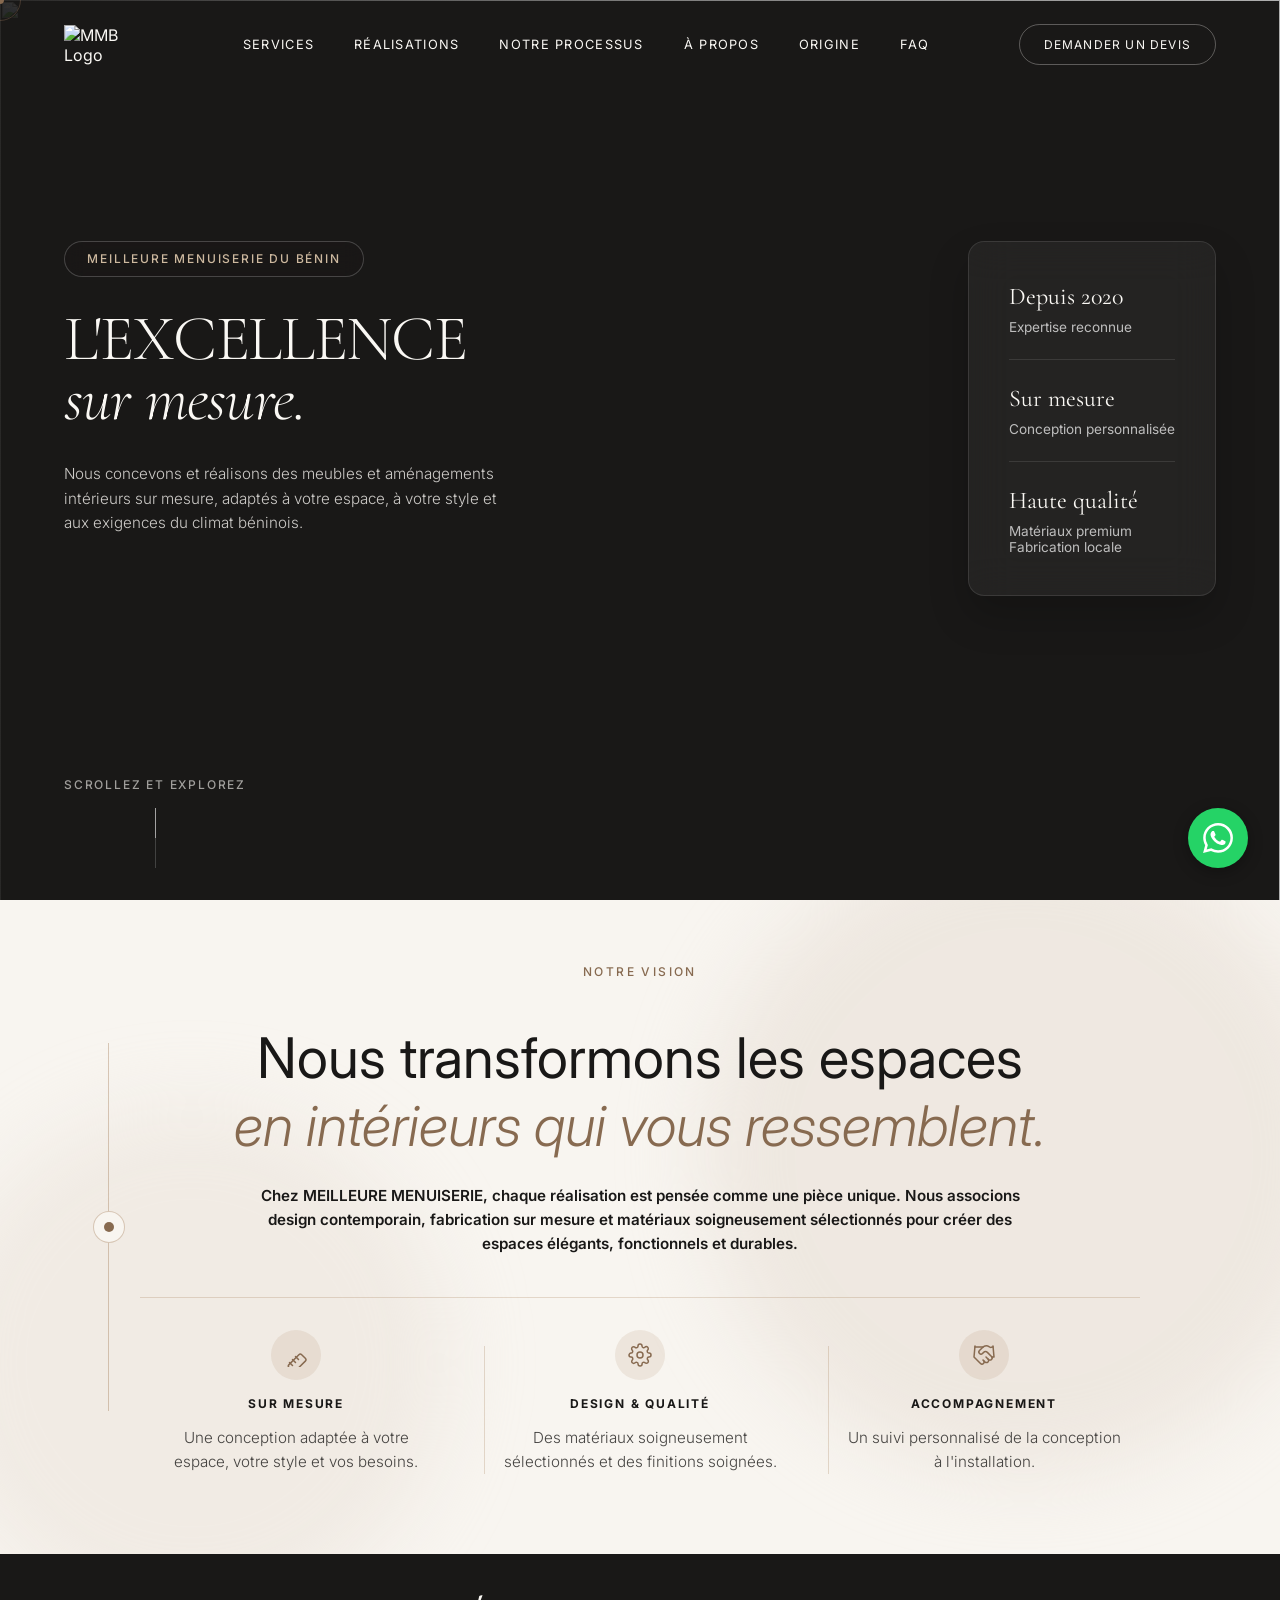
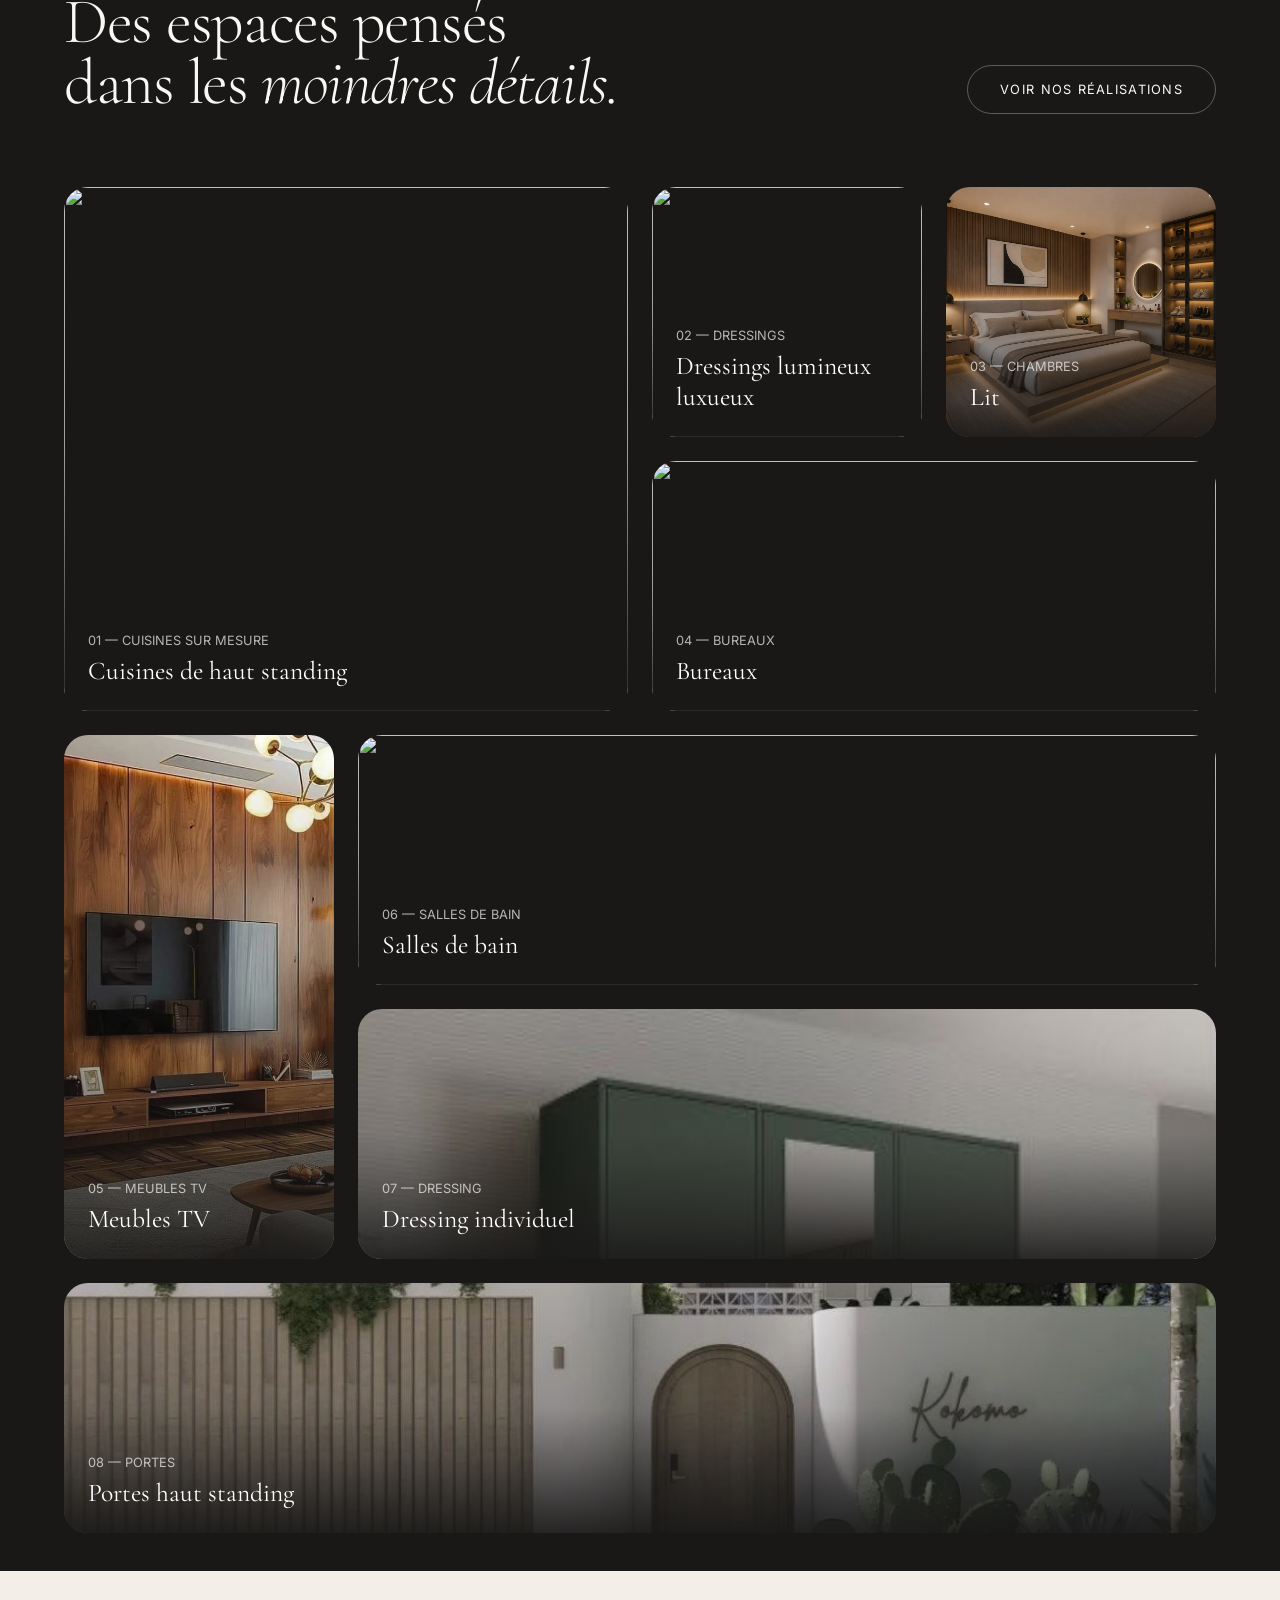
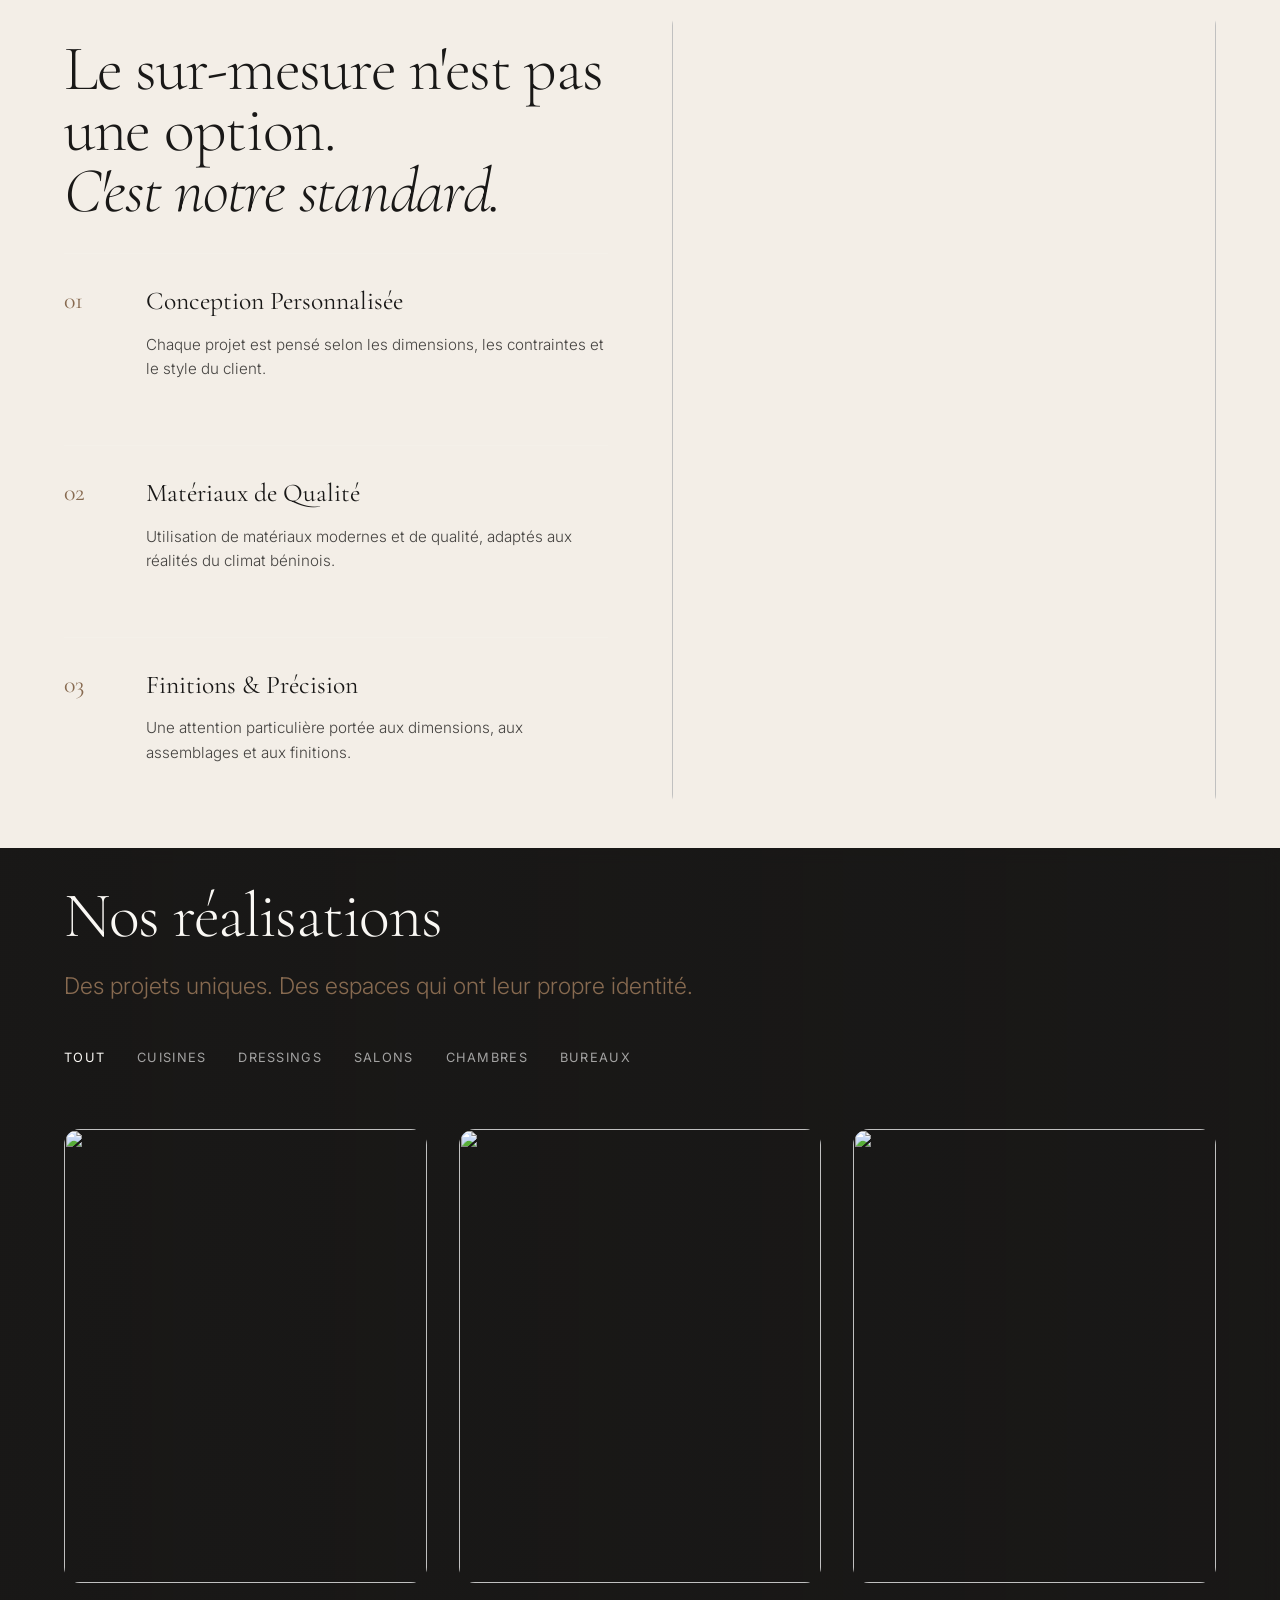
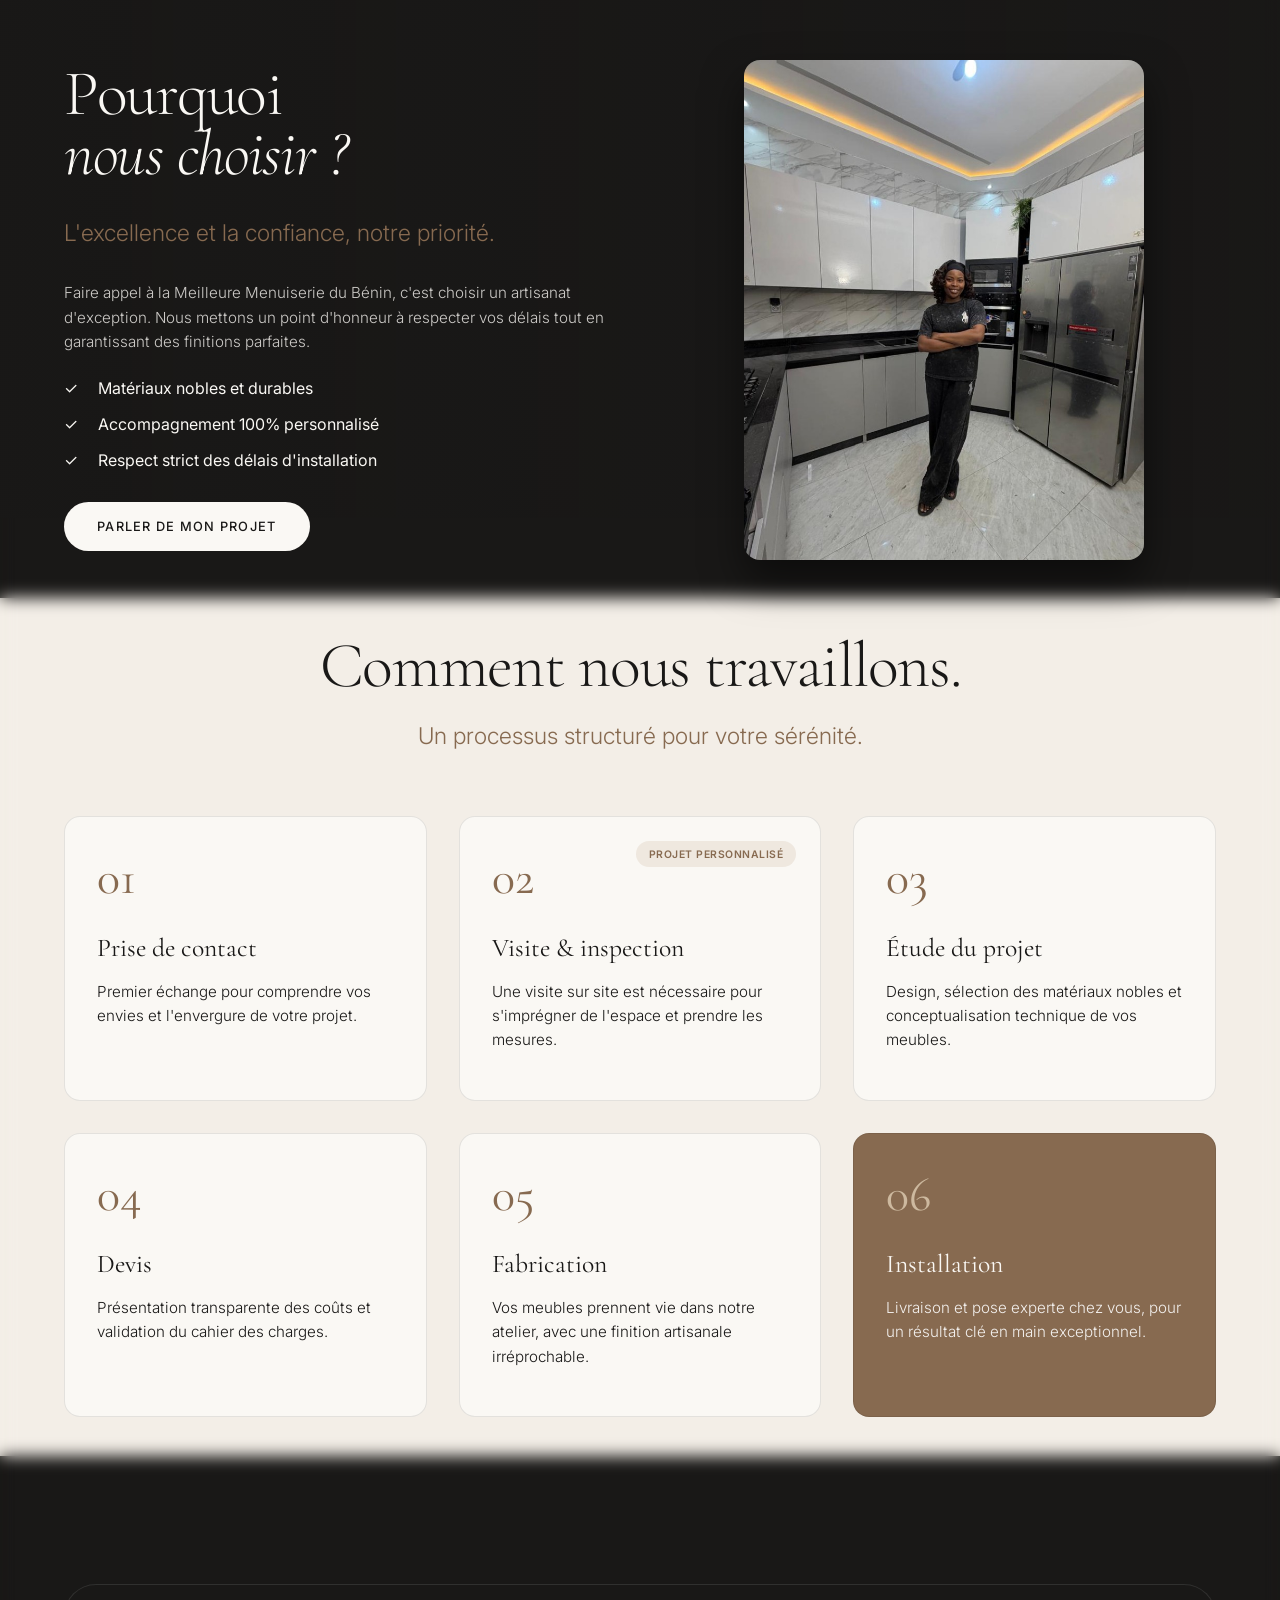
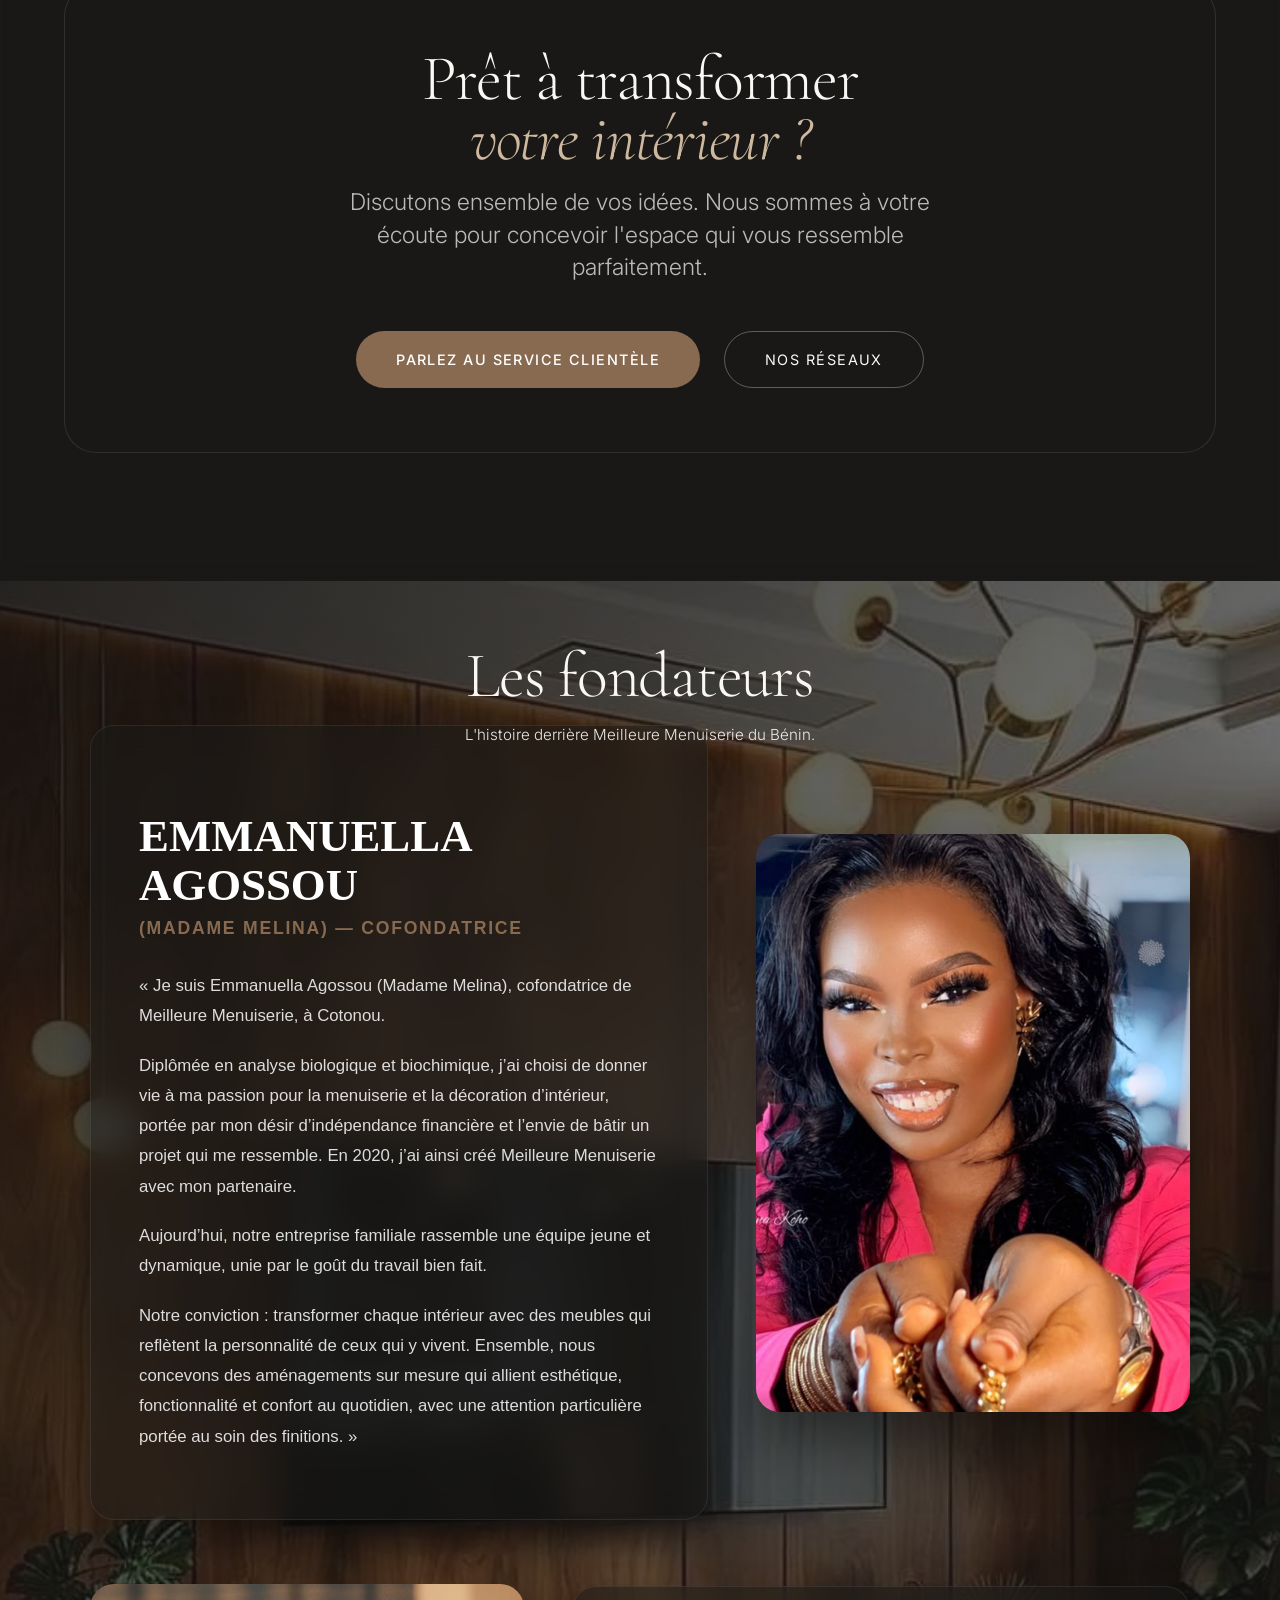
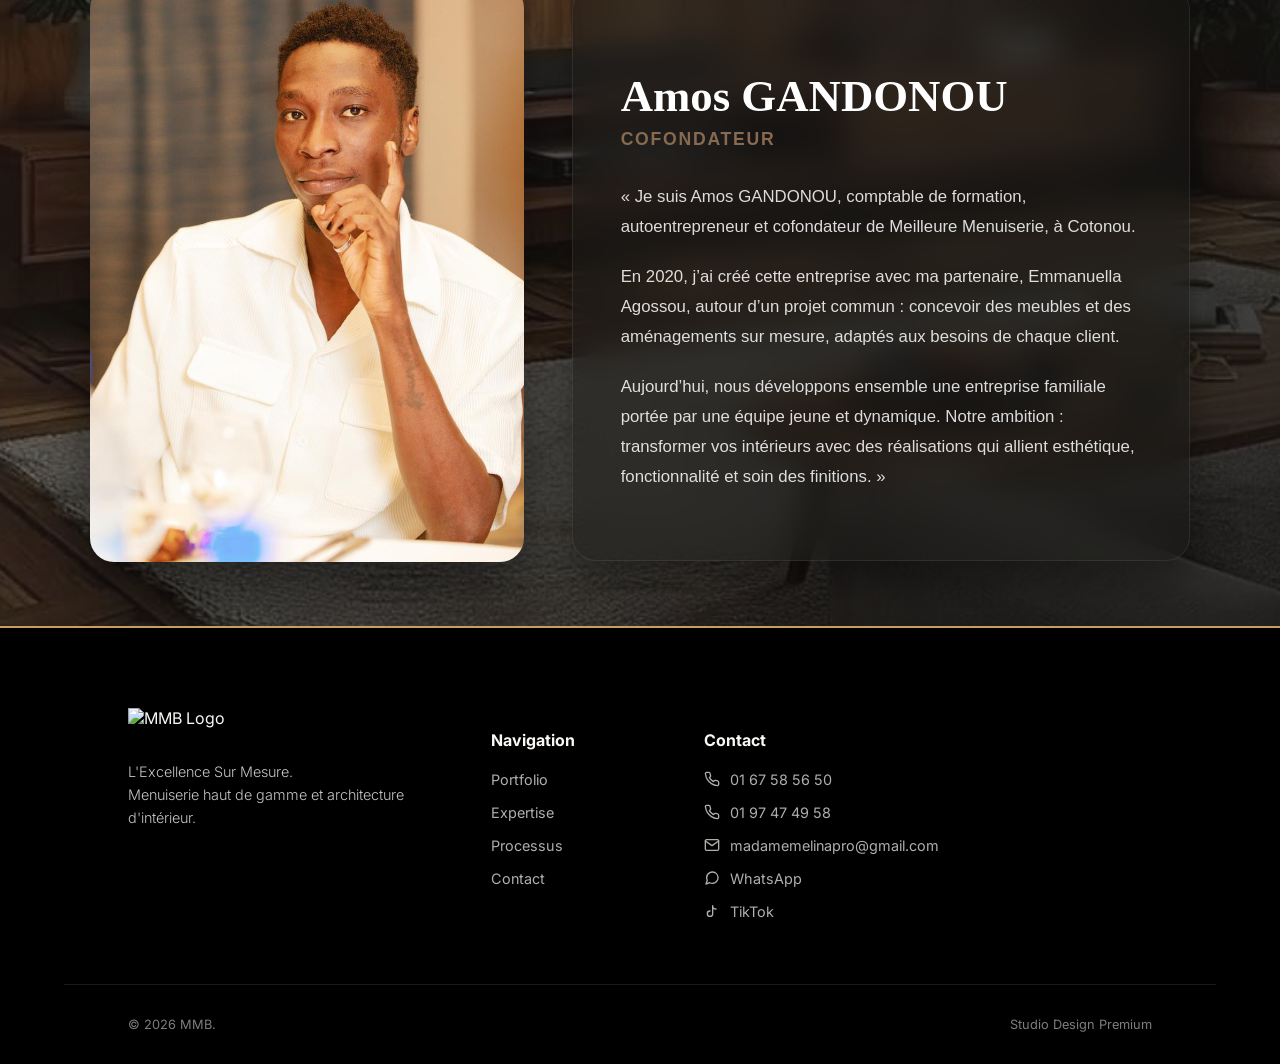
==== commit 0130411e: "Fix browser cache for main.js to ensure WhatsApp devis URL works" ====
--- a/index.html
+++ b/index.html
@@ -984,7 +984,7 @@
     </div>
   </footer>
 
-  <script src="js/main.js"></script>
+  <script src="js/main.js?v=2.1"></script>
 
     <!-- WhatsApp Floating Button -->
     <a href="https://wa.me/22967585650?text=Salut%2C%20j%27ai%20vu%20votre%20site%20et%20je%20souhaite%20discuter%20de%20mon%20projet." target="_blank" class="whatsapp-btn">
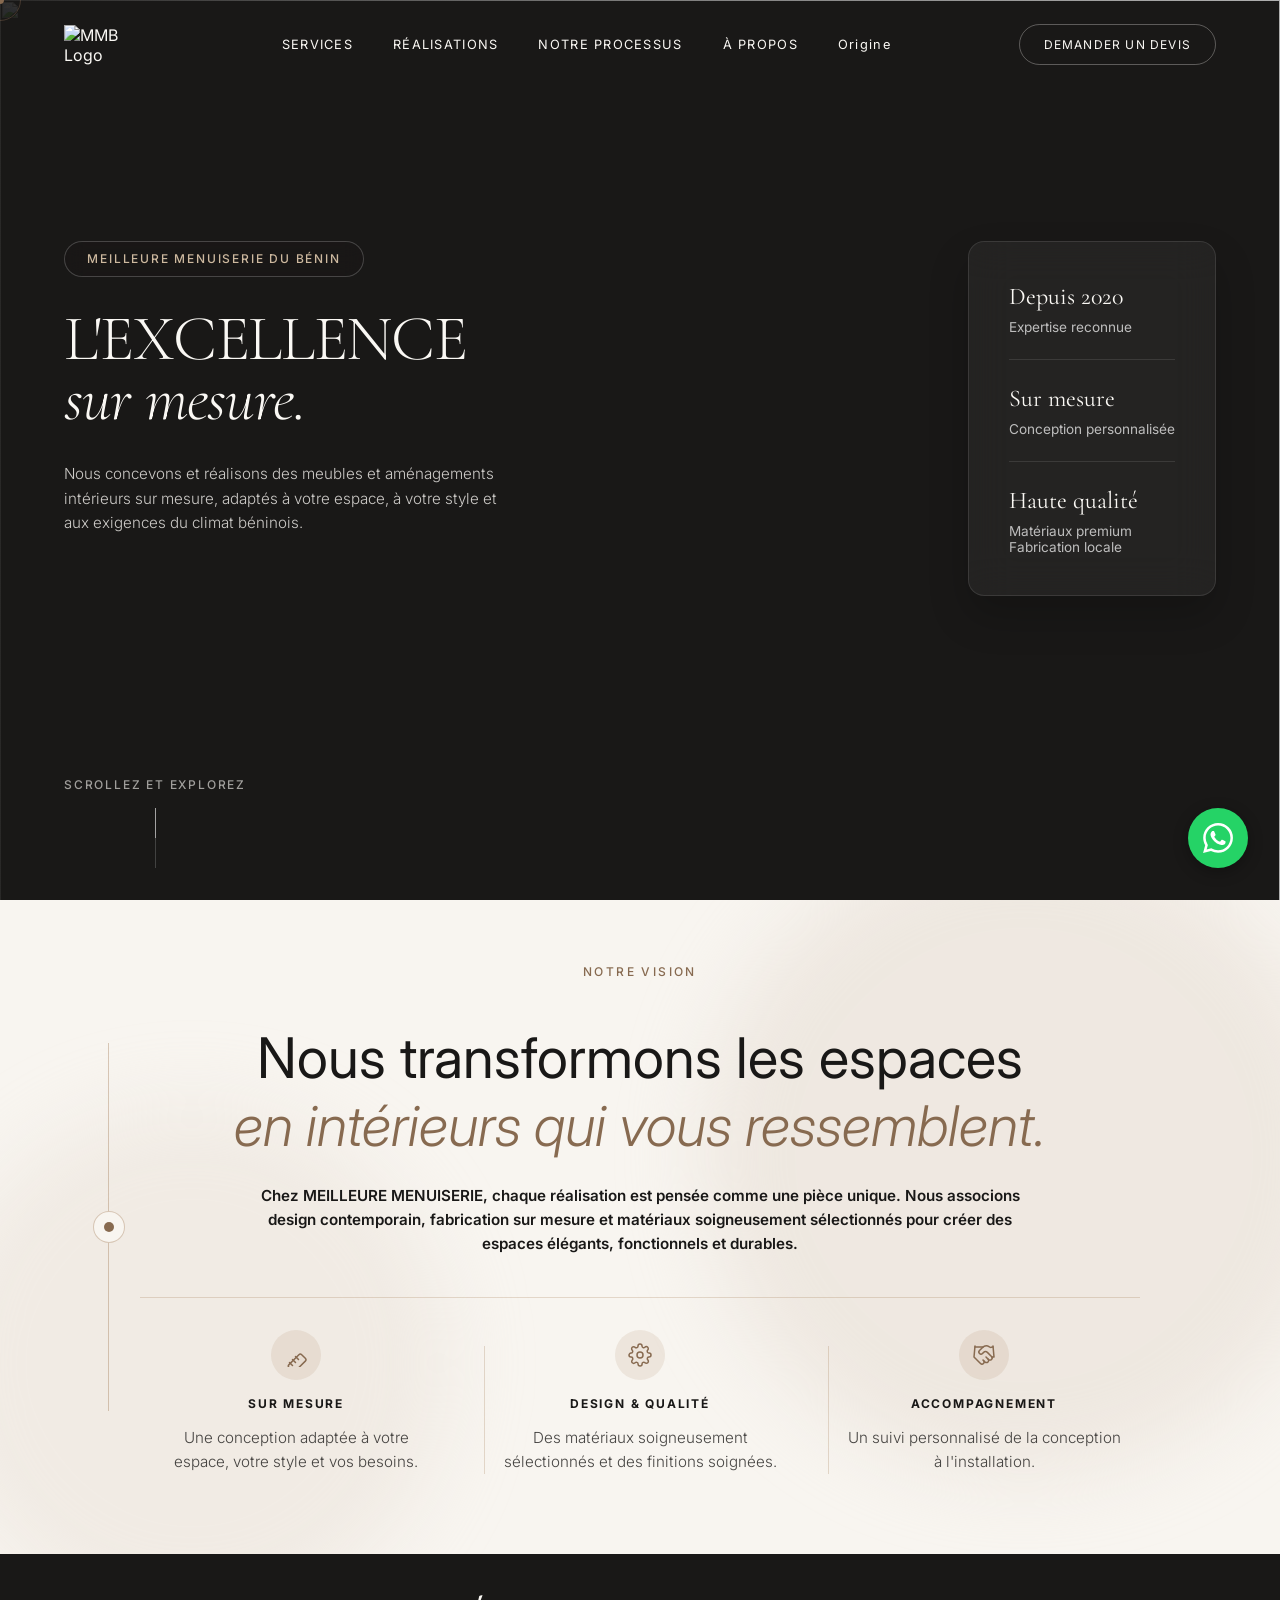
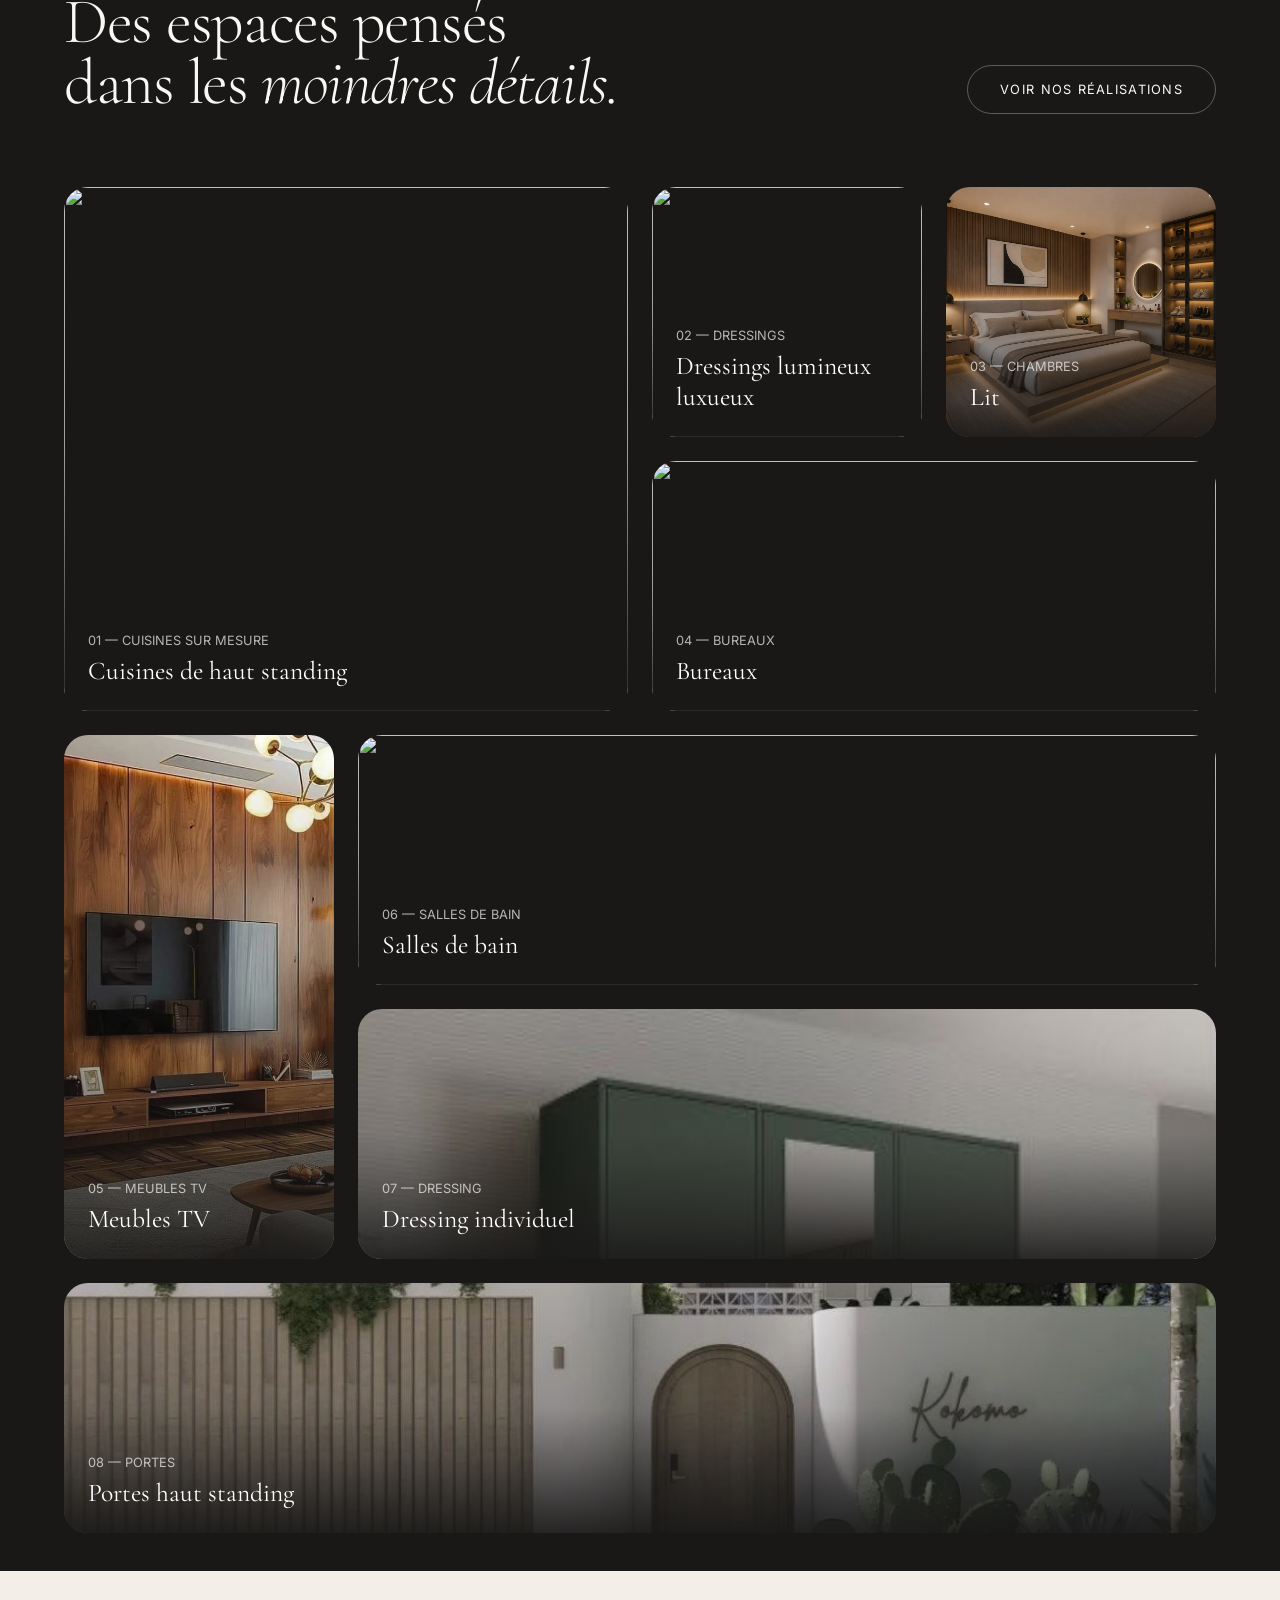
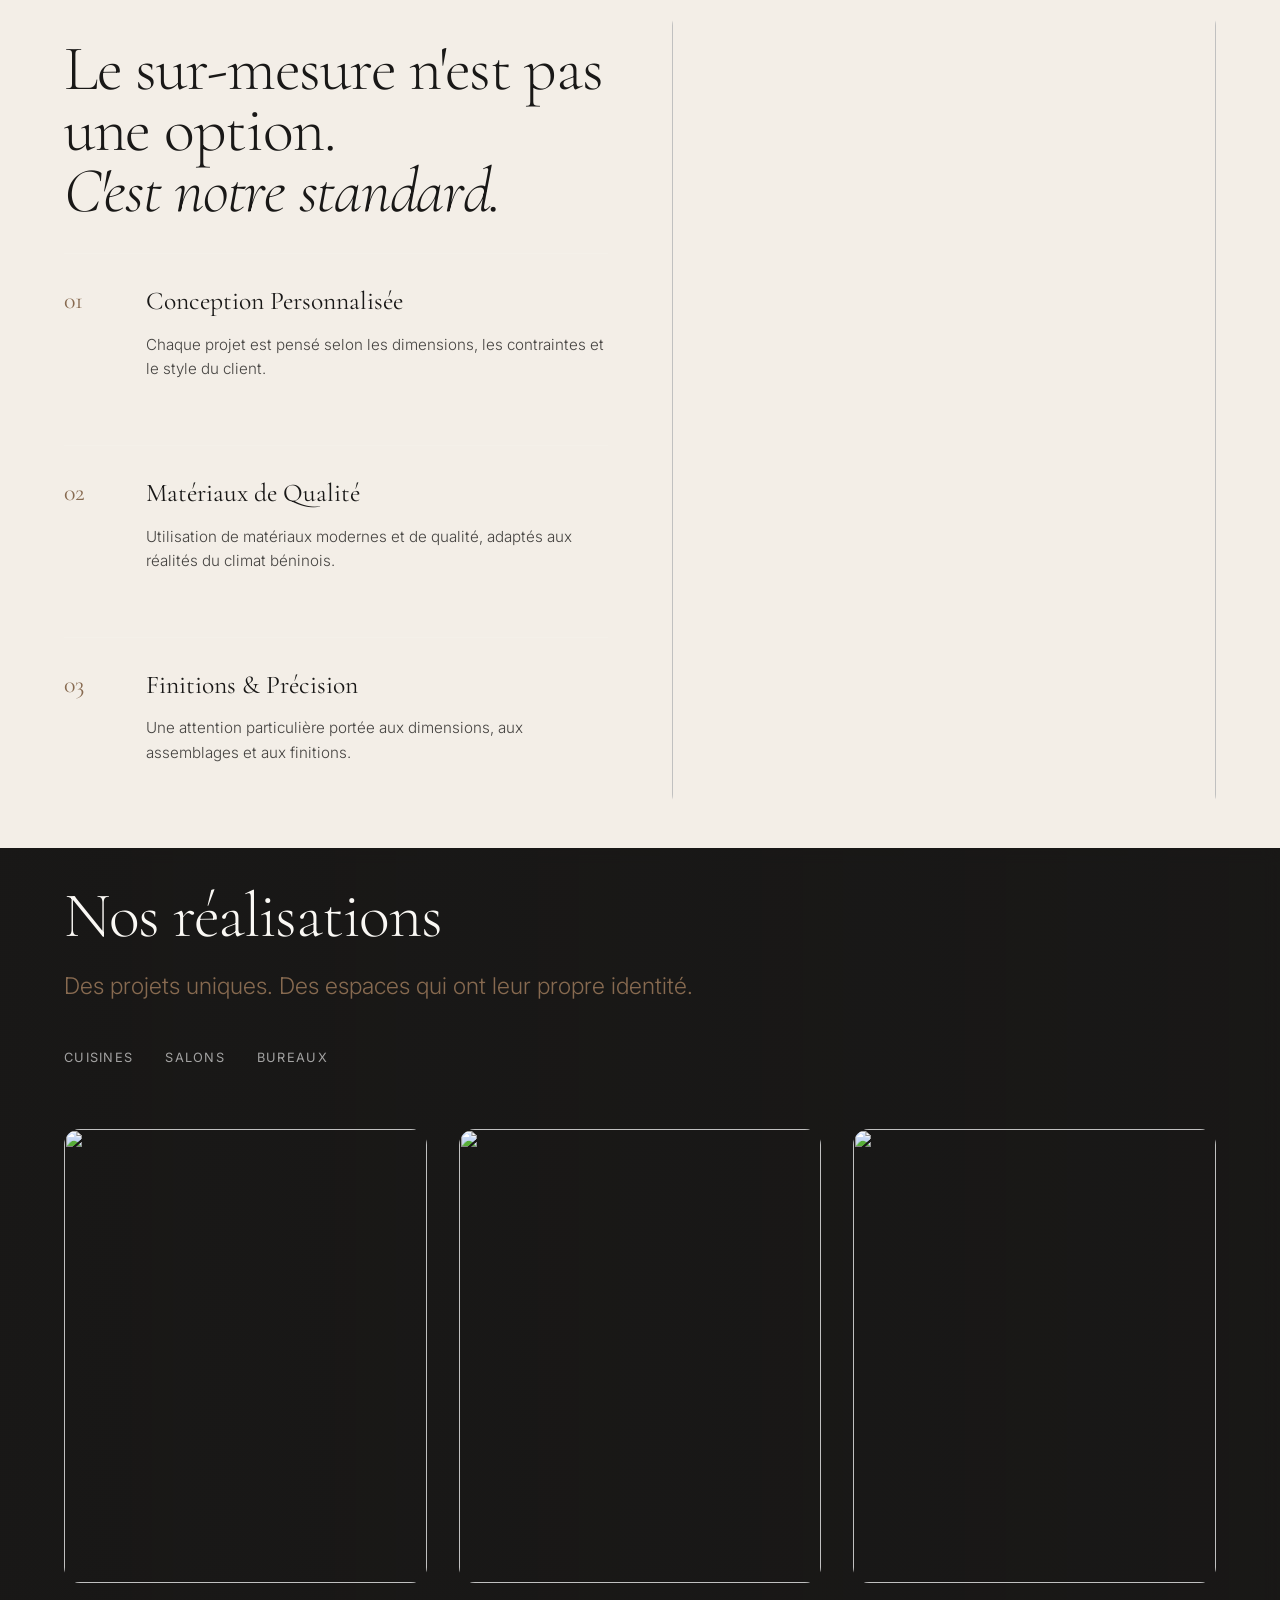
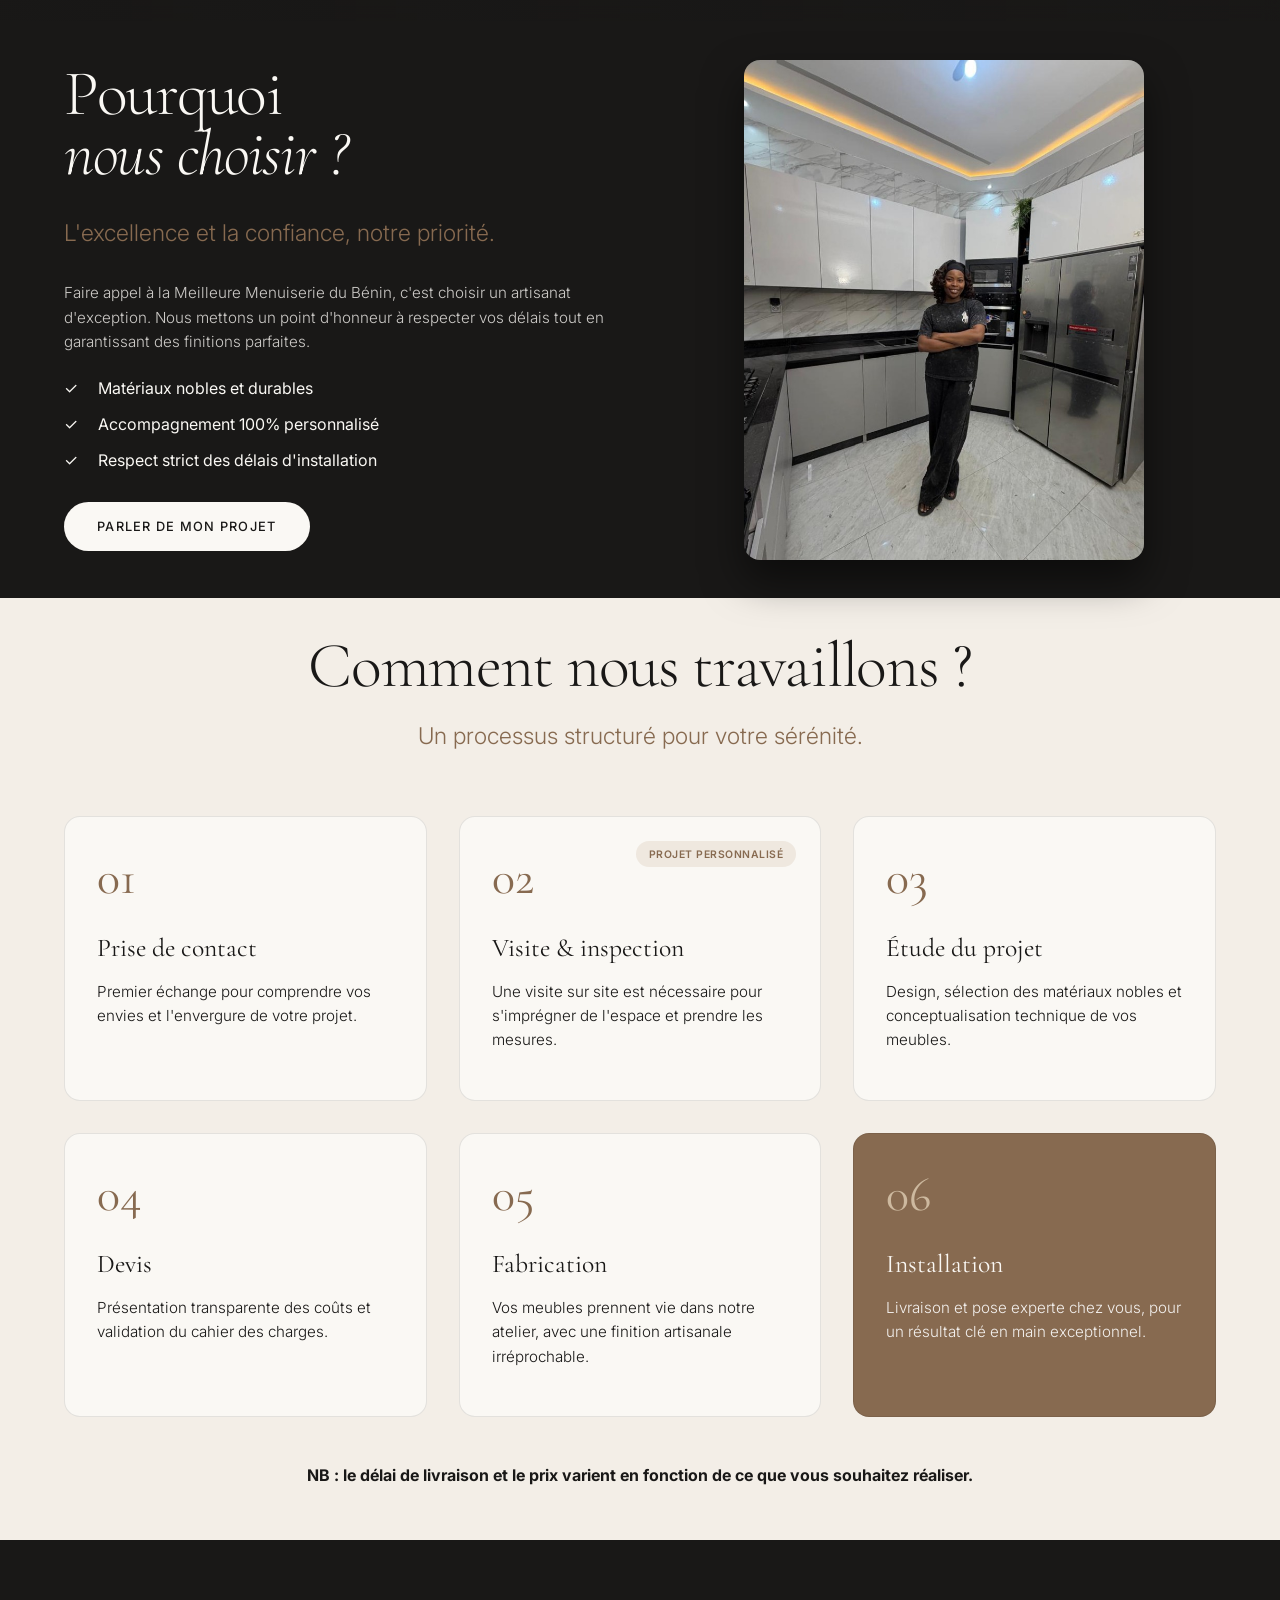
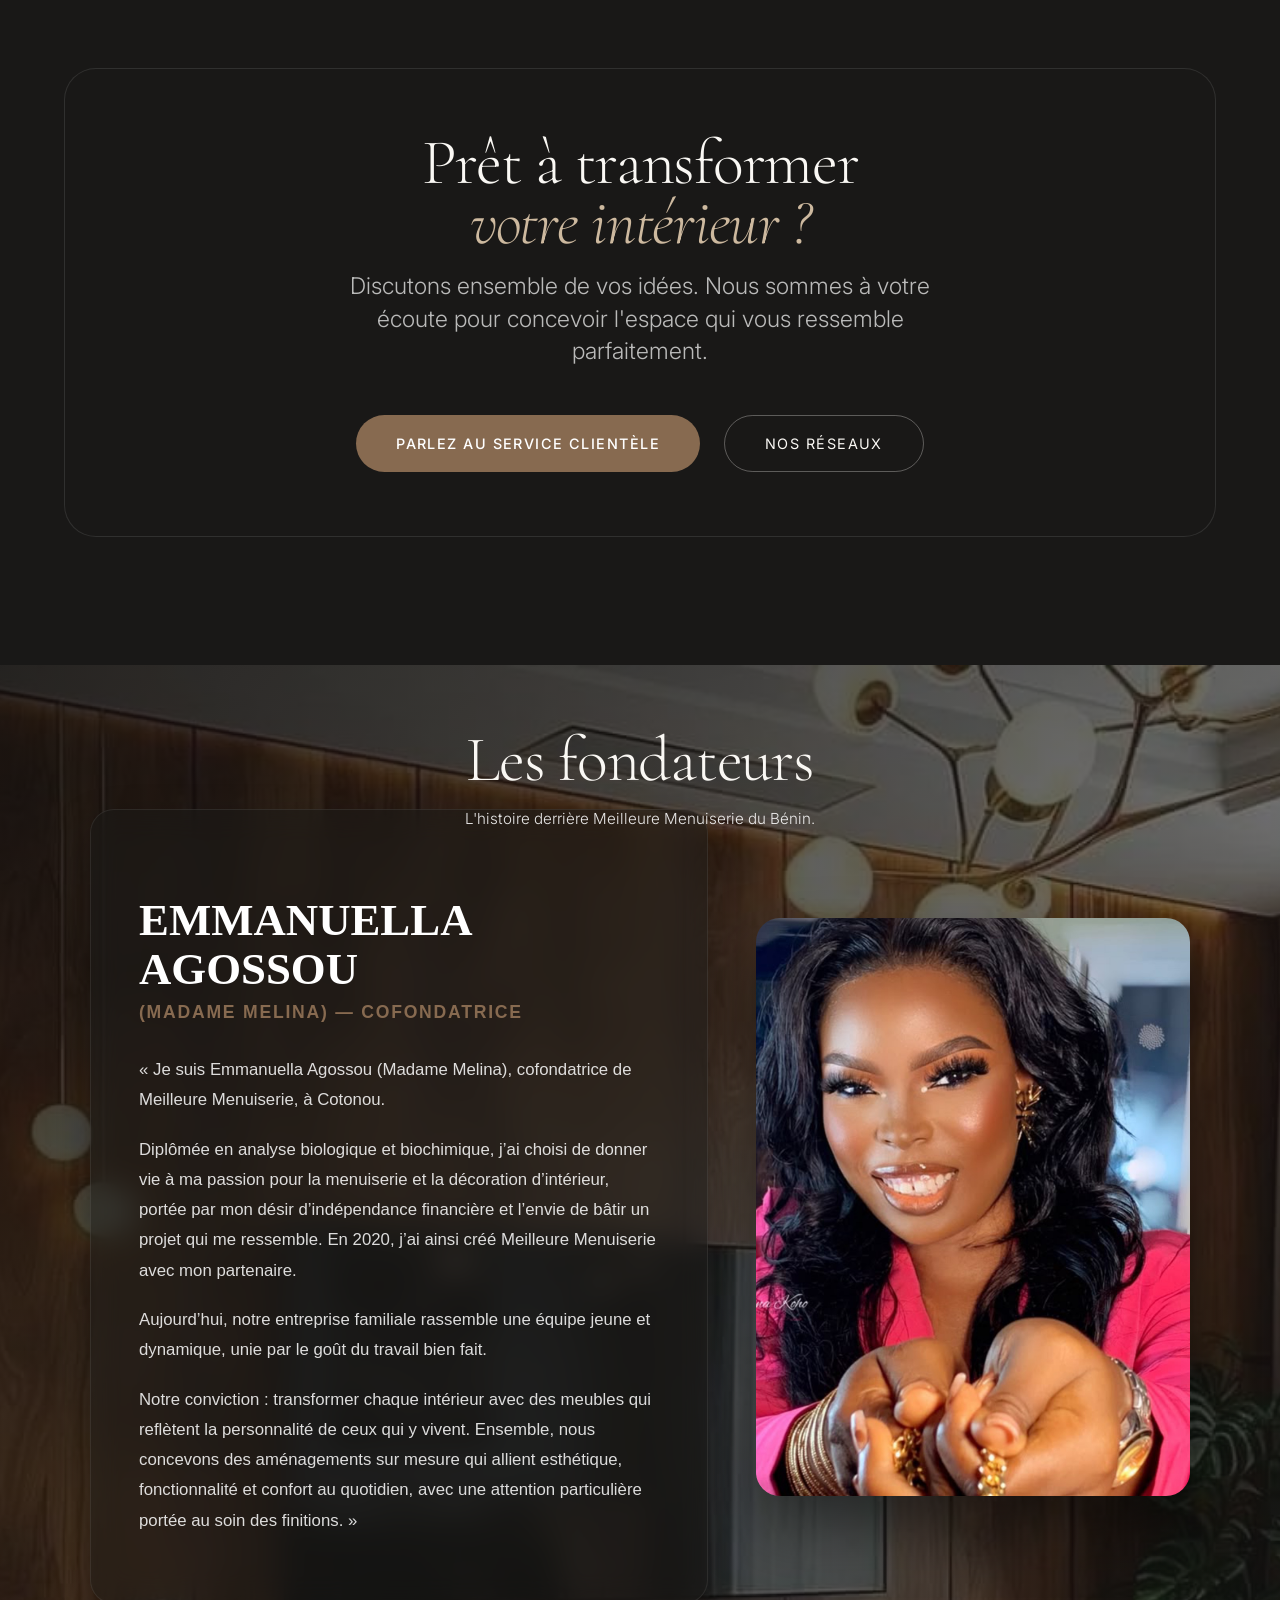
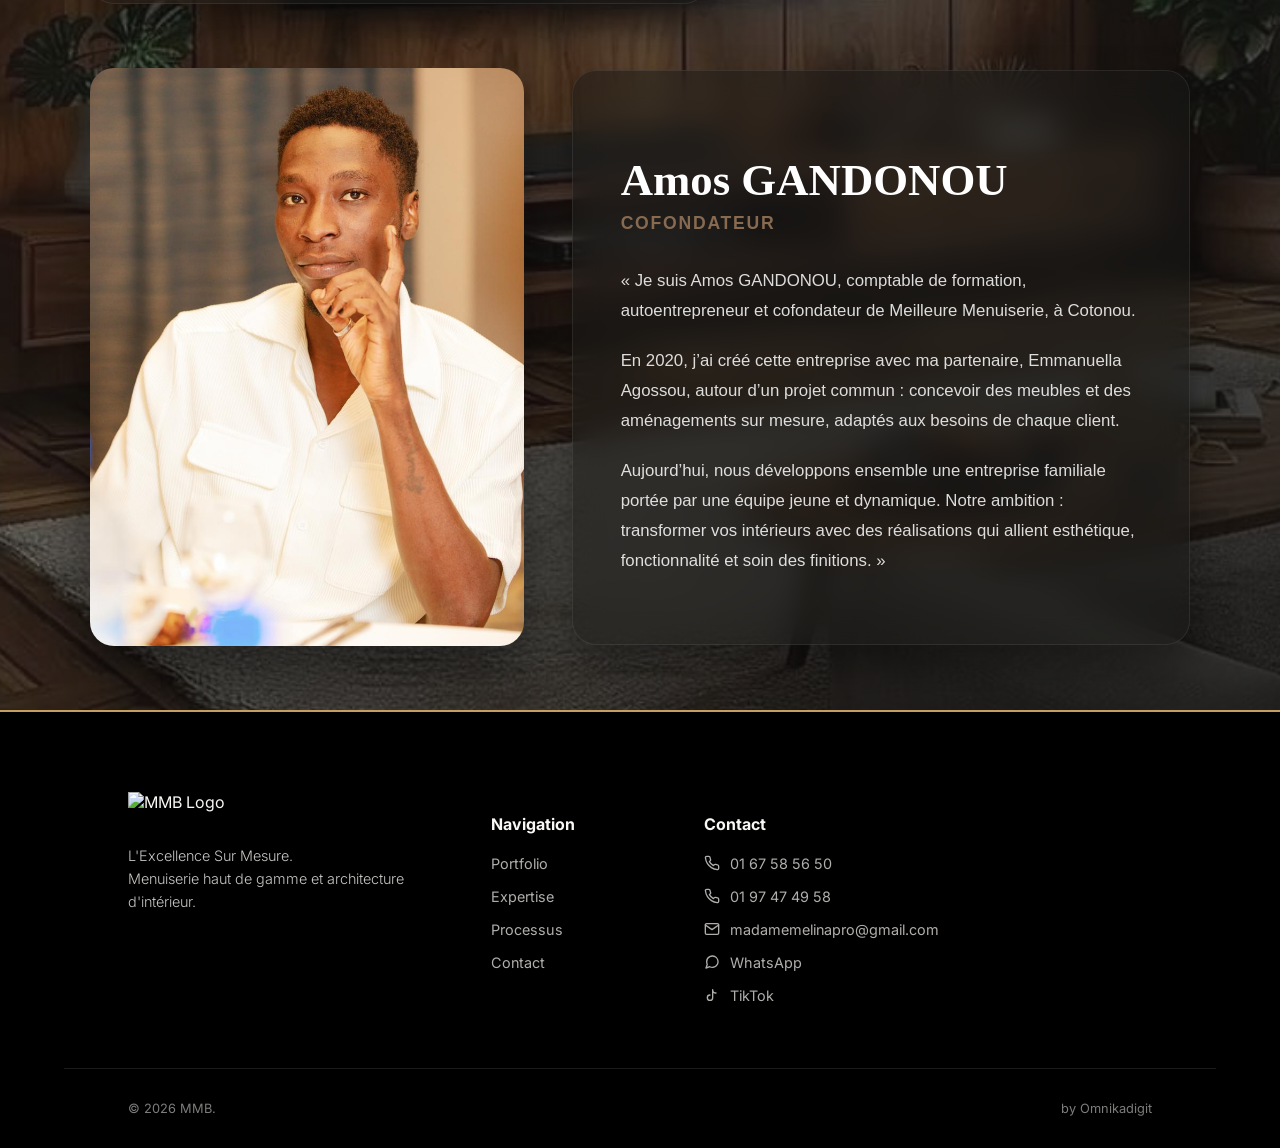
==== commit 64c1848d: "Corrections client: menu, filtres, processus NB, footer, photos lits" ====
--- a/index.html
+++ b/index.html
@@ -83,8 +83,7 @@
       <a href="#realisations" class="nav-link">Réalisations</a>
       <a href="#processus" class="nav-link">Notre Processus</a>
       <a href="#a-propos" class="nav-link">À Propos</a>
-      <a href="#origine" class="nav-link">ORIGINE</a>
-      <a href="#faq" class="nav-link">FAQ</a>
+      <a href="#origine" class="nav-link" style="text-transform: none;">Origine</a>
     </div>
     <a href="#" onclick="document.getElementById('devis-modal').classList.add('active'); return false;" class="nav-cta">Demander un devis</a>
     <button class="menu-toggle" aria-label="Menu">
@@ -105,8 +104,7 @@
     <a href="#realisations" class="nav-link">Réalisations</a>
     <a href="#processus" class="nav-link">Processus</a>
     <a href="#a-propos" class="nav-link">À Propos</a>
-    <a href="#faq" class="nav-link">FAQ</a>
-    <a href="#origine" class="nav-link">ORIGINE</a>
+    <a href="#origine" class="nav-link" style="text-transform: none;">Origine</a>
     <a href="#" onclick="document.getElementById('devis-modal').classList.add('active'); document.querySelector('.mobile-menu').classList.remove('open'); return false;" class="nav-cta" style="margin-top: 1rem; text-align: center; display: block;">Demander un devis</a>
     <a href="#contact" class="nav-link">Contact</a>
   </div>
@@ -417,11 +415,8 @@
       </div>
 
       <div class="portfolio-filters reveal">
-        <a href="#" data-cat="tout" class="filter-btn active">TOUT</a>
         <a href="#" data-cat="cuisines" class="filter-btn">CUISINES</a>
-        <a href="#" data-cat="dressings" class="filter-btn">DRESSINGS</a>
-        <a href="#" data-cat="salons" class="filter-btn">SALONS</a>
-        <a href="#" data-cat="chambres" class="filter-btn">CHAMBRES</a>
+        <a href="#" data-cat="meubles-tv" class="filter-btn">SALONS</a>
         <a href="#" data-cat="bureaux" class="filter-btn">BUREAUX</a>
       </div>
 
@@ -482,6 +477,7 @@
         </a>
       </div>
       </section>
+    </div>
     </div>
 
         <!-- POURQUOI NOUS CHOISIR -->
@@ -510,7 +506,7 @@
     <section id="processus" class="section light-theme">
       <div class="container">
         <div class="reveal" style="text-align: center; margin-bottom: 4rem;">
-          <h2 class="t-display">Comment nous travaillons.</h2>
+          <h2 class="t-display">Comment nous travaillons ?</h2>
           <p class="t-body-large" style="color: var(--c-bois-chaud);">Un processus structuré pour votre sérénité.</p>
         </div>
         
@@ -552,6 +548,7 @@
             <p class="t-body" style="color: rgba(255,255,255,0.9);">Livraison et pose experte chez vous, pour un résultat clé en main exceptionnel.</p>
           </div>
         </div>
+        <p class="reveal" style="text-align: center; font-weight: 700; margin-top: 3rem; color: var(--c-espresso);">NB : le délai de livraison et le prix varient en fonction de ce que vous souhaitez réaliser.</p>
       </div>
     </section>
 
@@ -979,7 +976,7 @@
     <div class="container">
       <div class="f-bottom">
         <span>© 2026 MMB.</span>
-        <span>Studio Design Premium</span>
+        <span>by Omnikadigit</span>
       </div>
     </div>
   </footer>
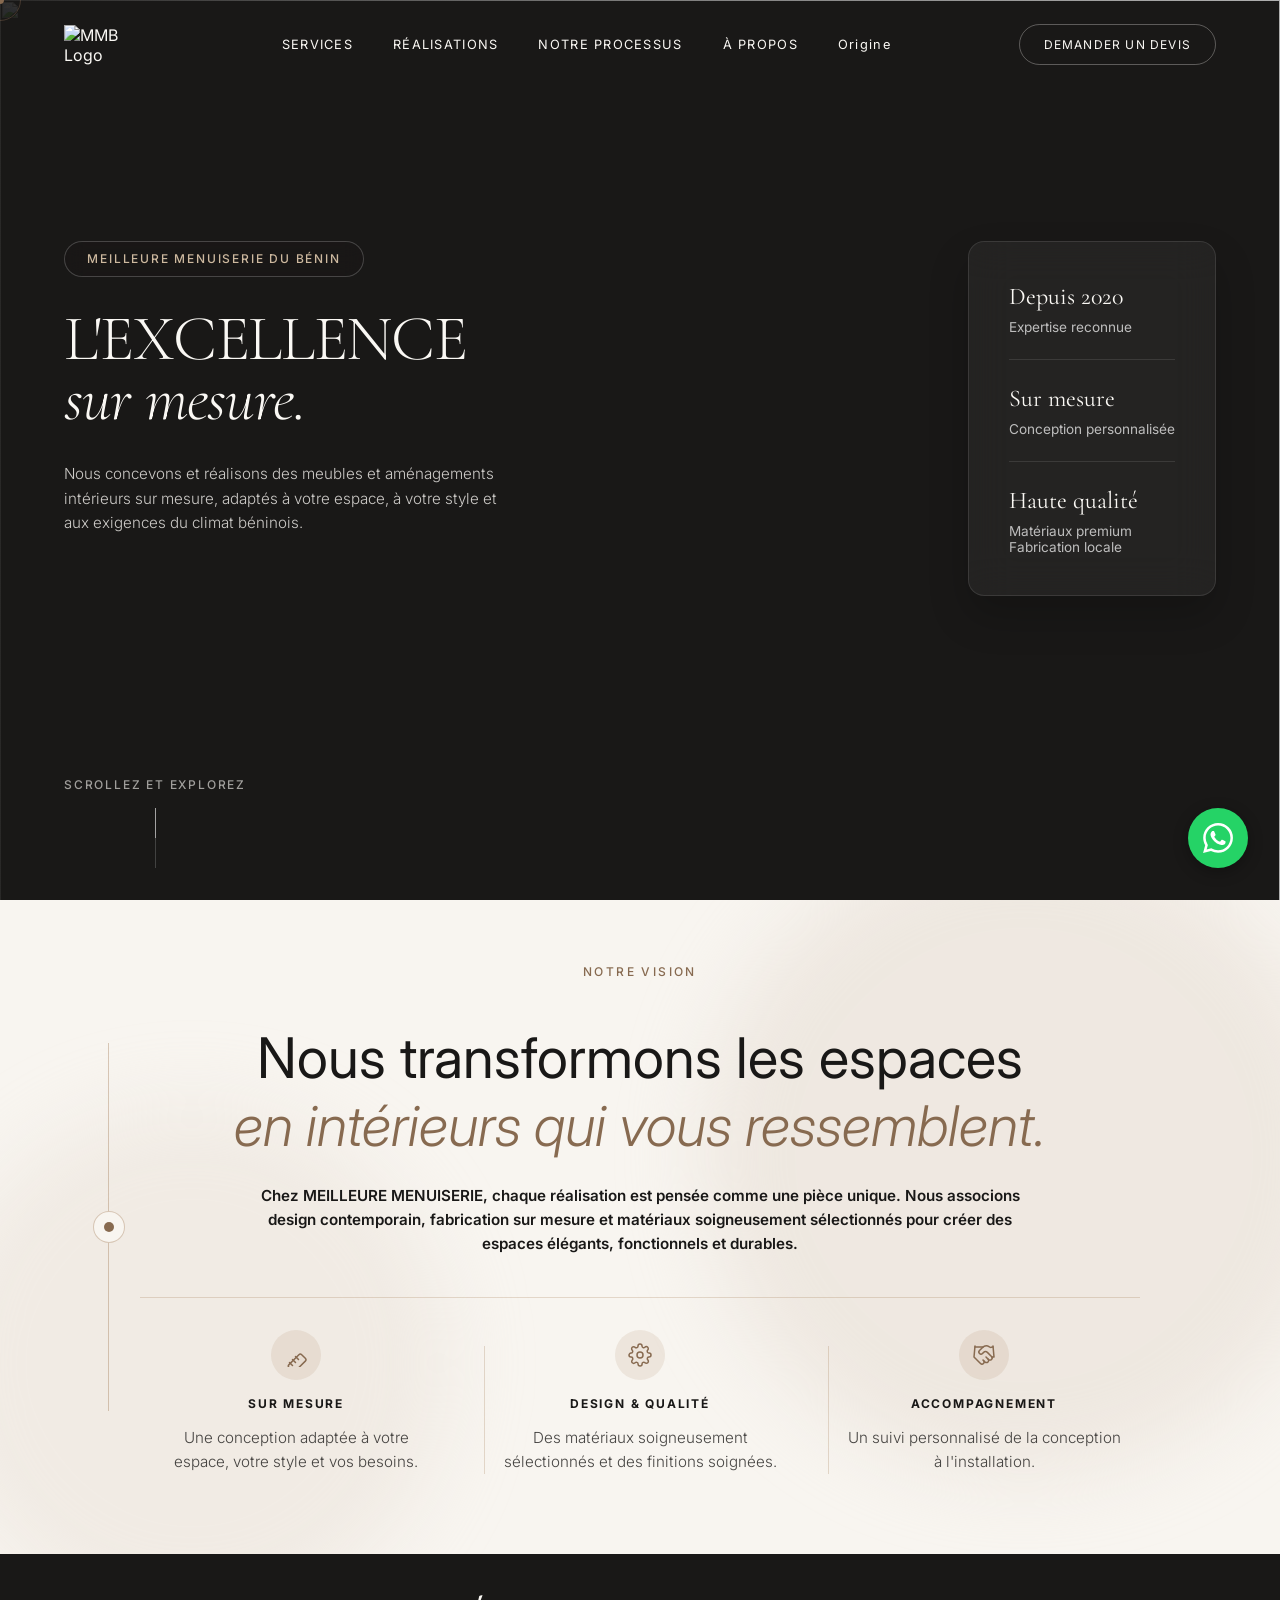
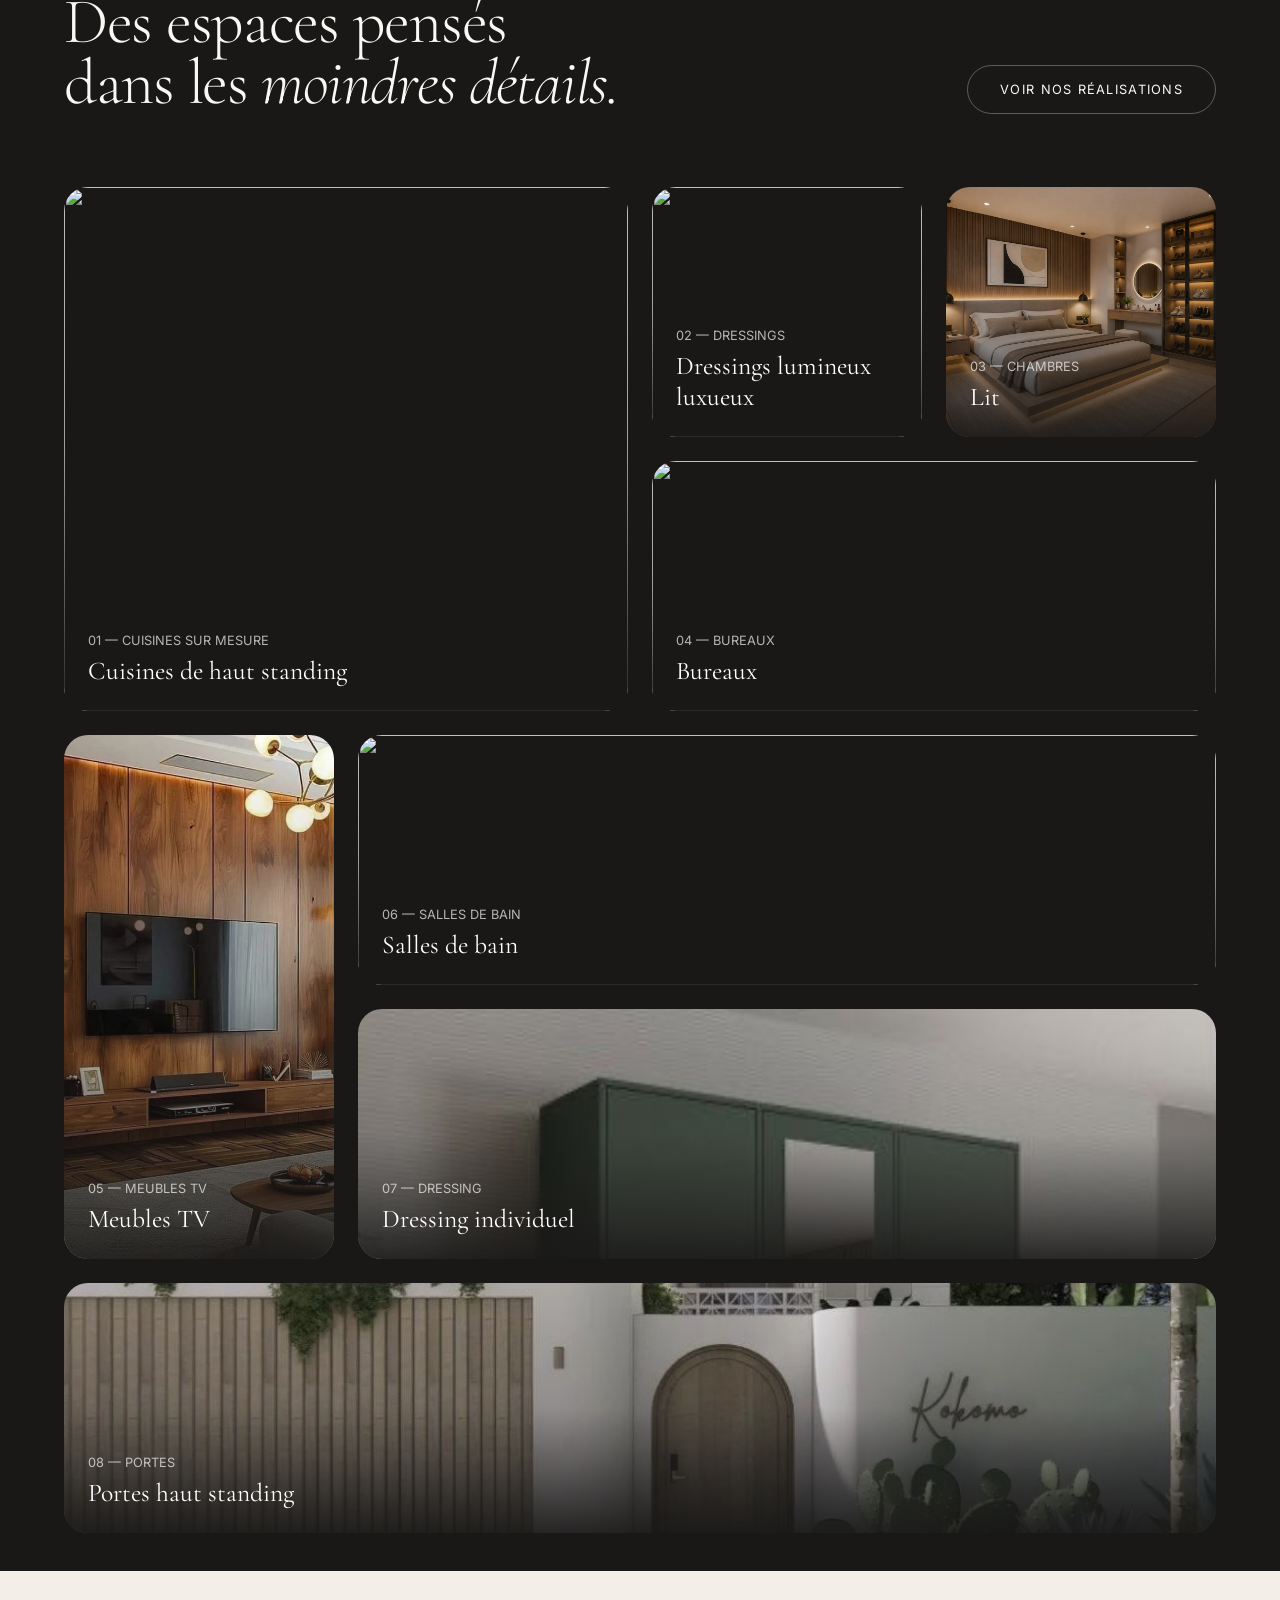
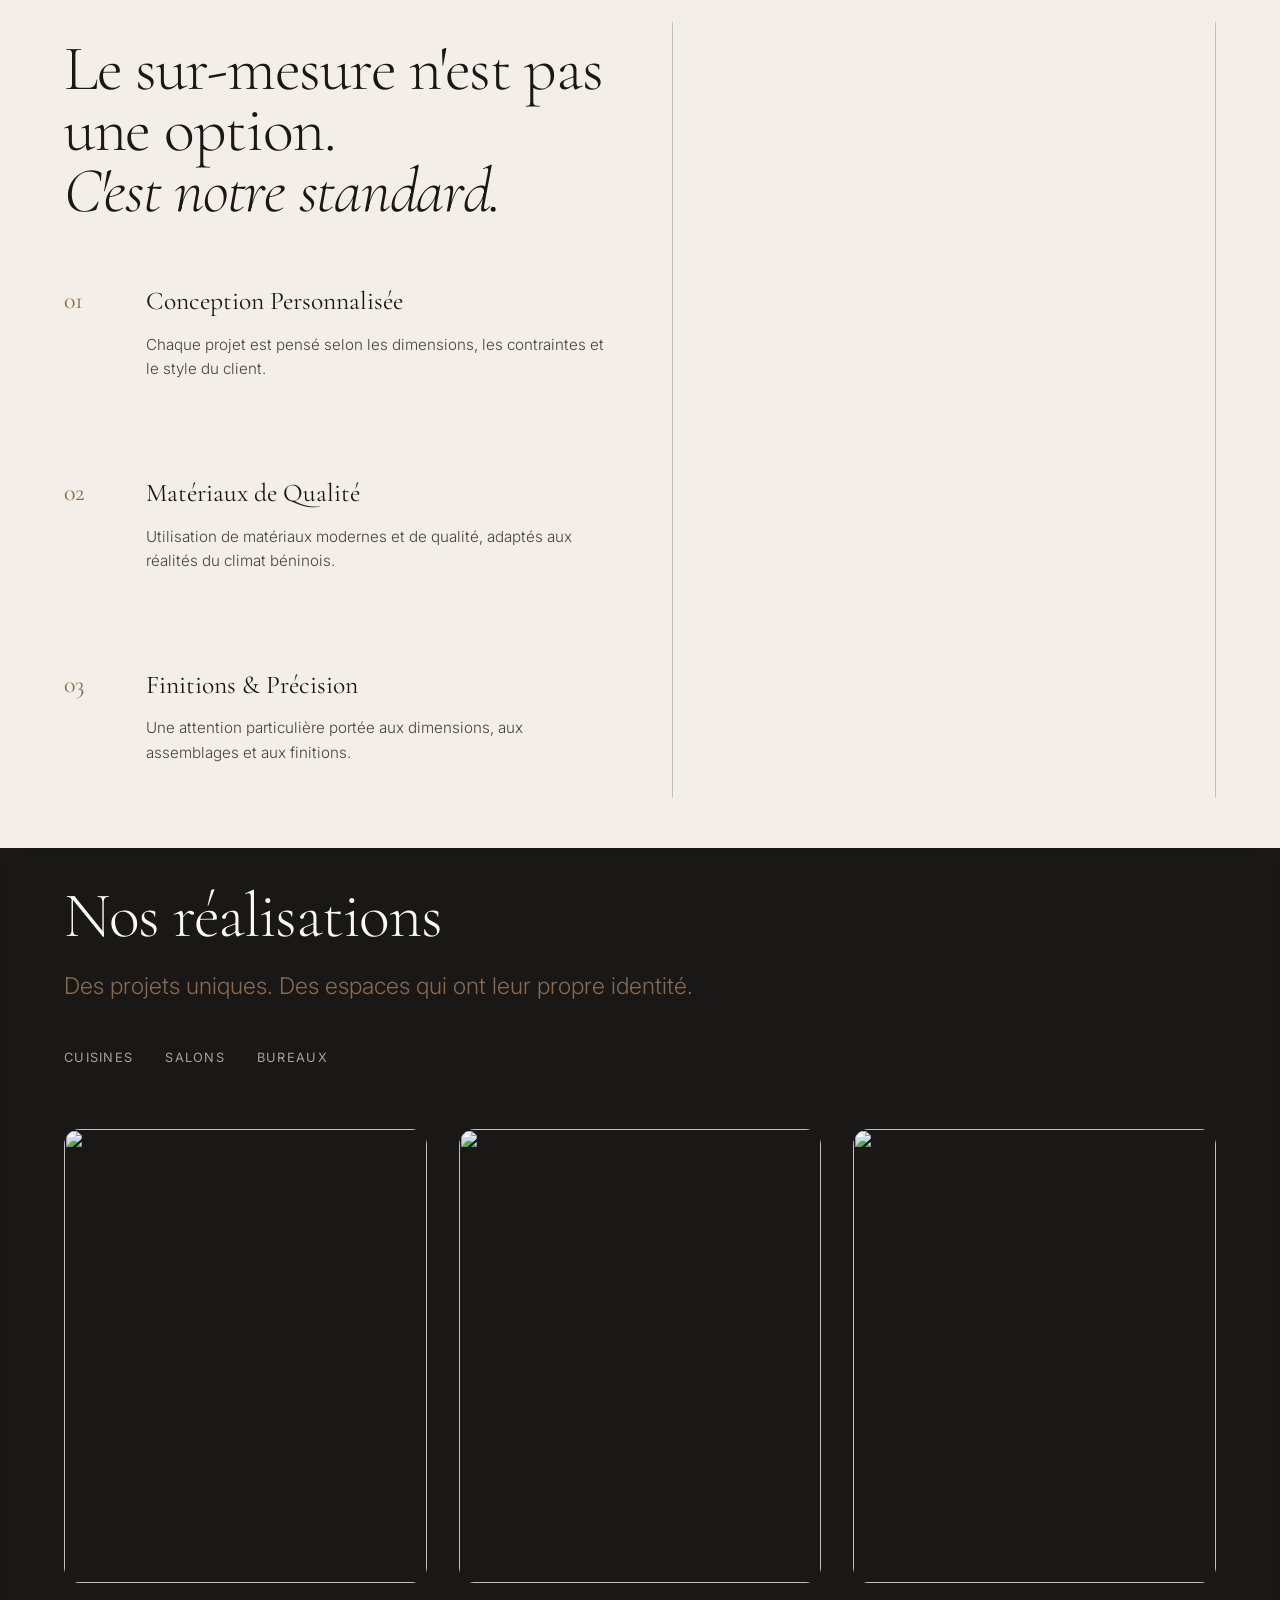
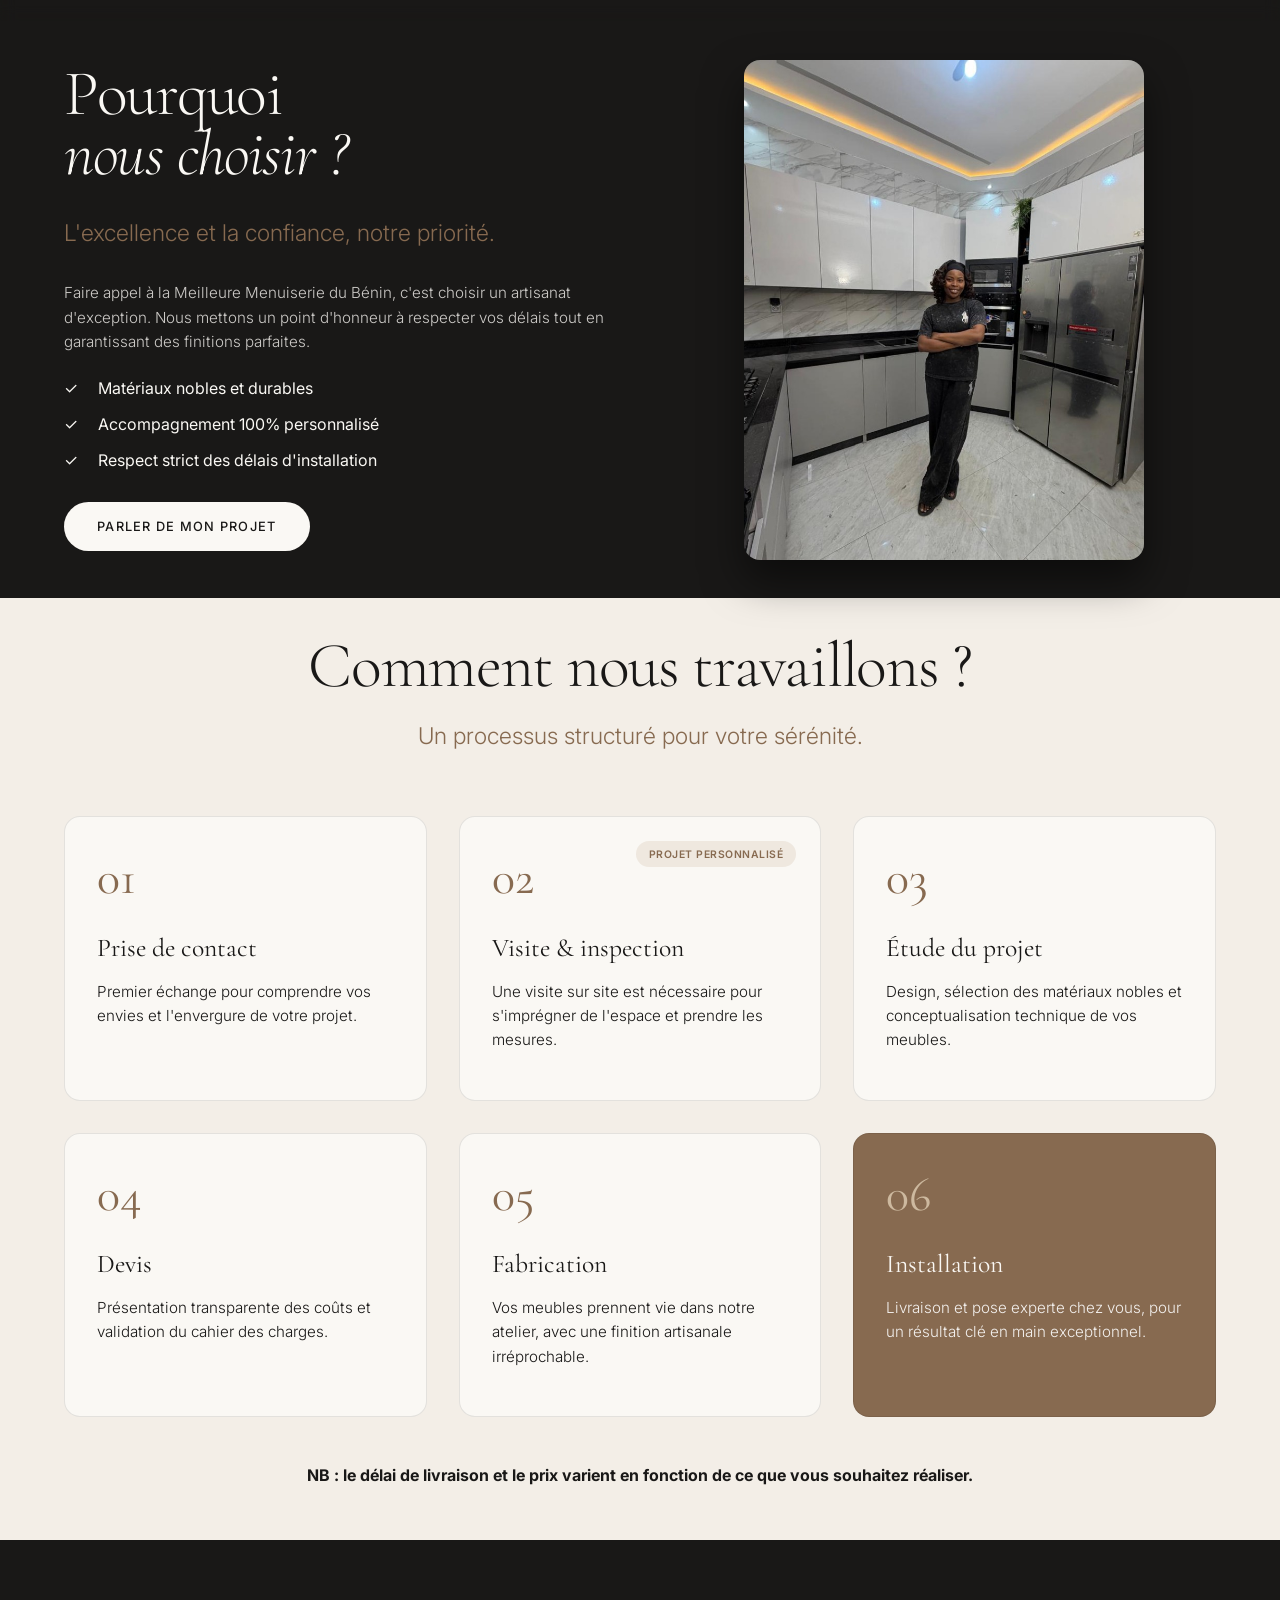
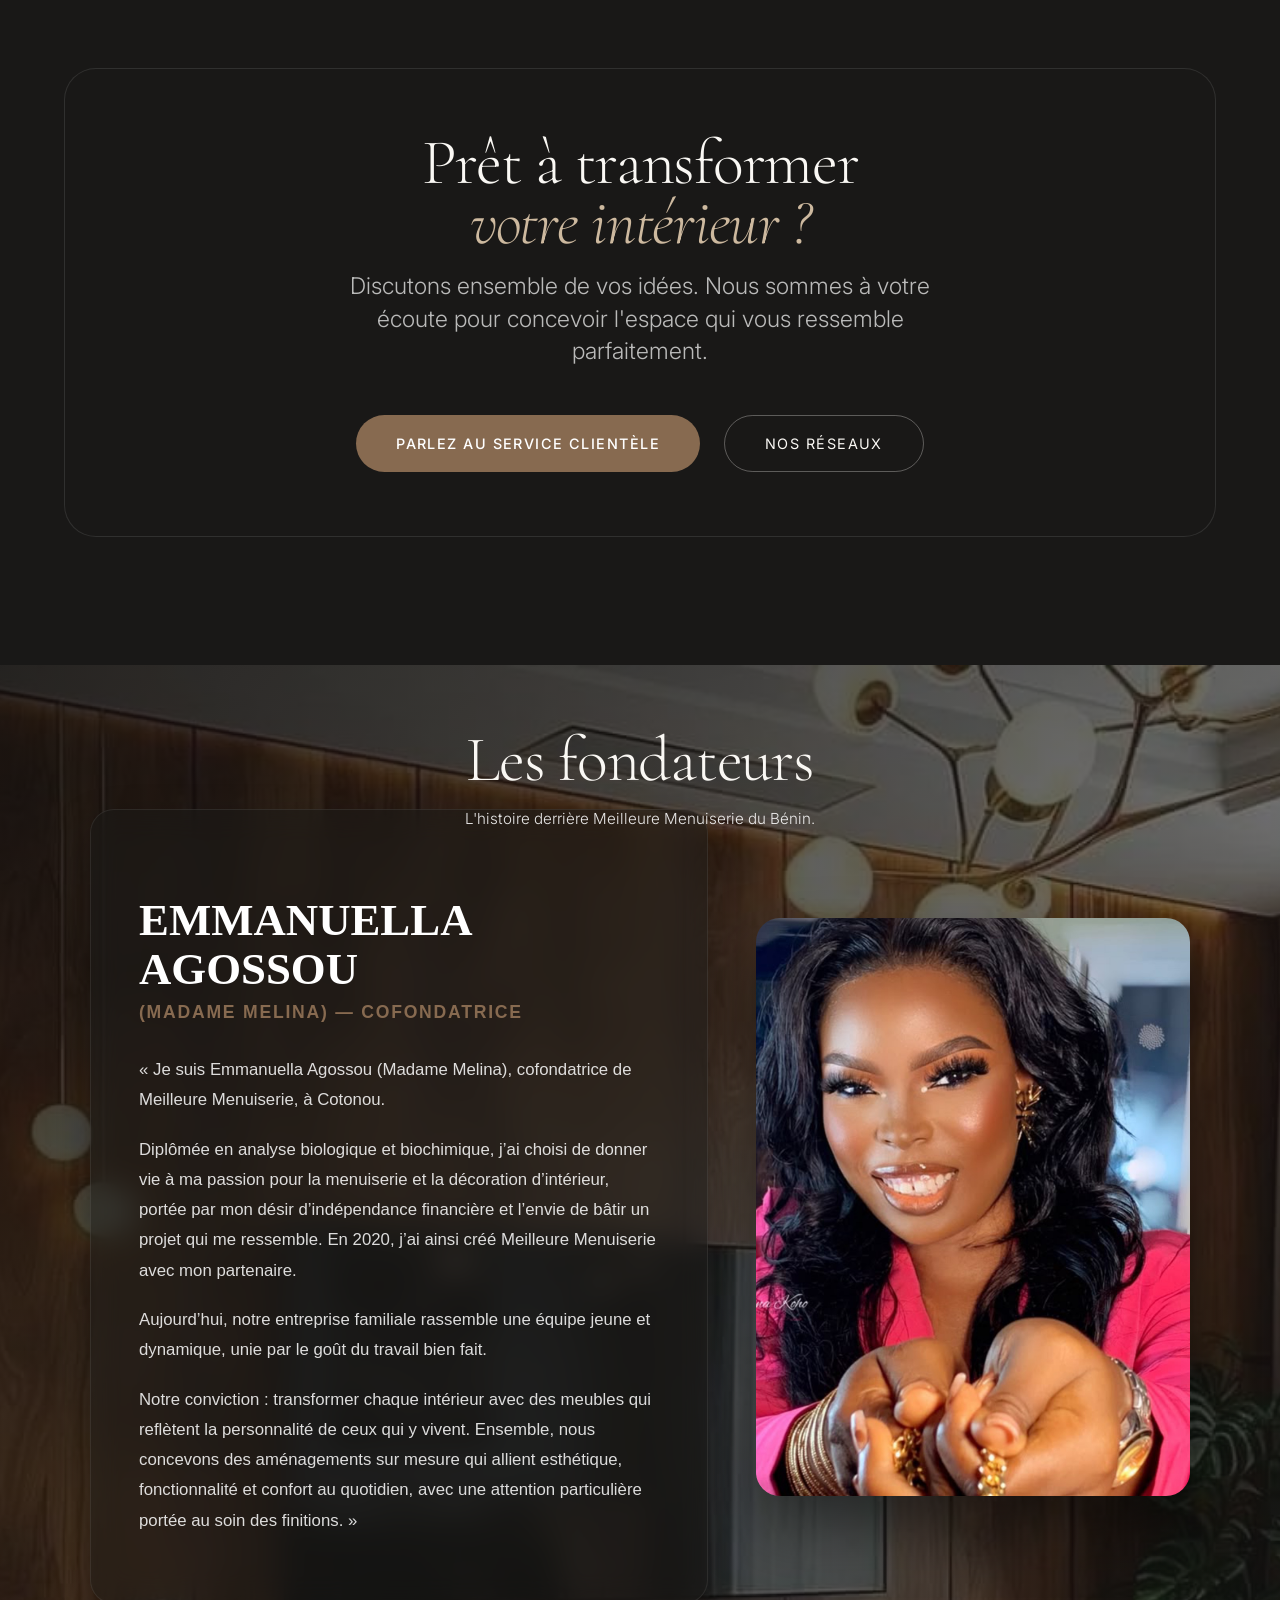
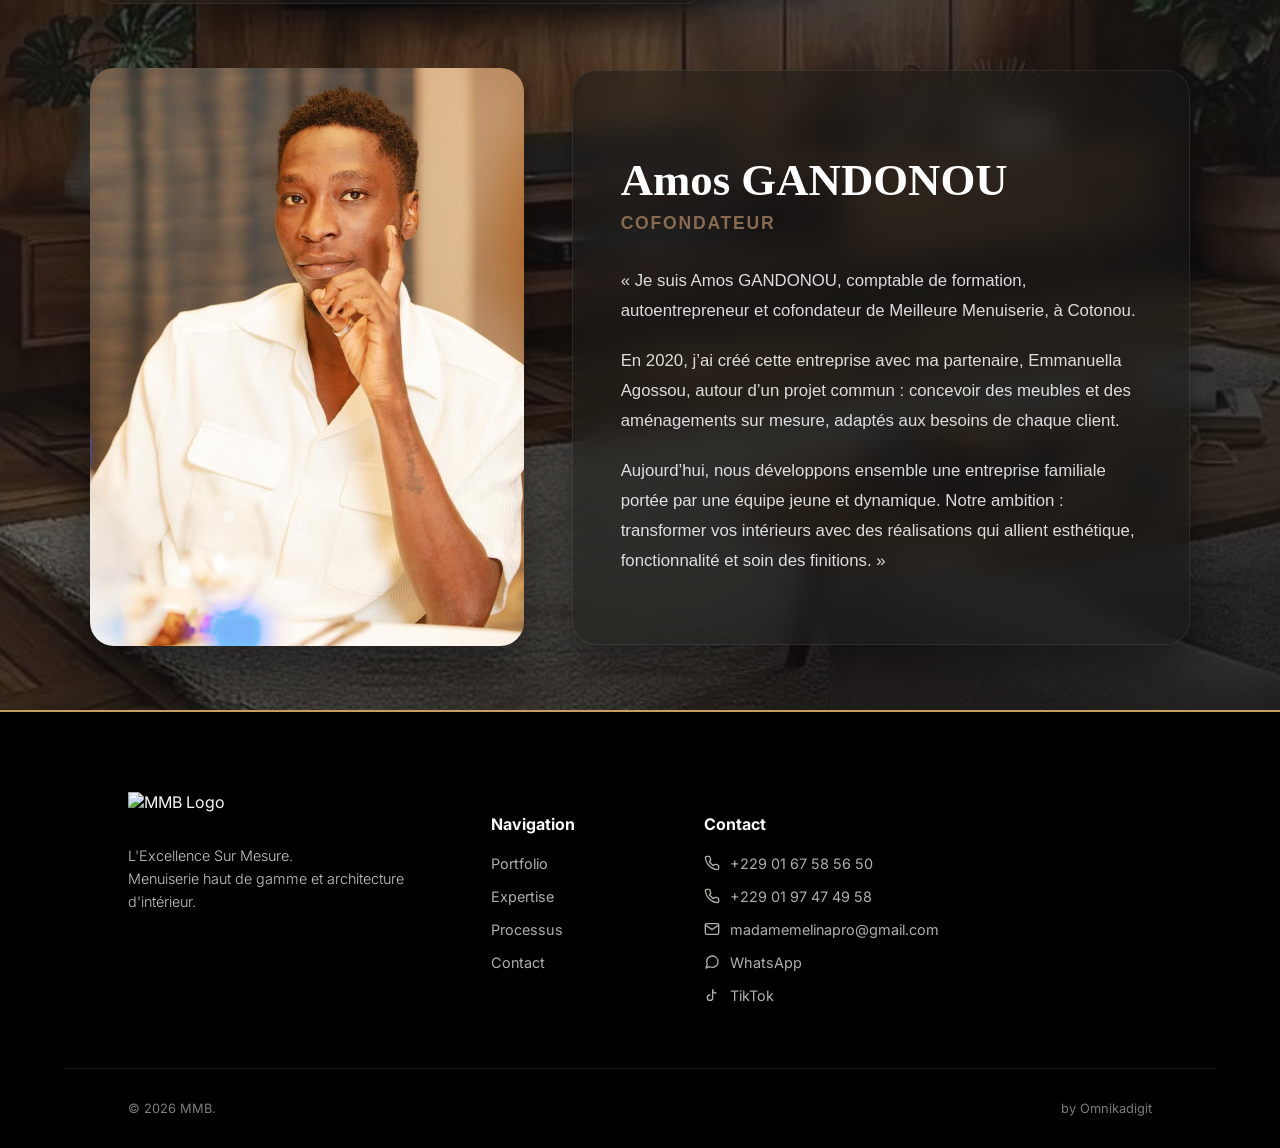
==== commit faf1070a: "Footer: ajout prefixe +229 aux numeros" ====
--- a/index.html
+++ b/index.html
@@ -950,13 +950,13 @@
       <div class="f-col">
         <h4>Contact</h4>
         <div class="f-links">
-          <a href="tel:0167585650" style="display: flex; align-items: center; gap: 0.6rem;">
+          <a href="tel:+2290167585650" style="display: flex; align-items: center; gap: 0.6rem;">
             <svg width="16" height="16" viewBox="0 0 24 24" fill="none" stroke="currentColor" stroke-width="2" stroke-linecap="round" stroke-linejoin="round"><path d="M22 16.92v3a2 2 0 0 1-2.18 2 19.79 19.79 0 0 1-8.63-3.07 19.5 19.5 0 0 1-6-6 19.79 19.79 0 0 1-3.07-8.67A2 2 0 0 1 4.11 2h3a2 2 0 0 1 2 1.72 12.84 12.84 0 0 0 .7 2.81 2 2 0 0 1-.45 2.11L8.09 9.91a16 16 0 0 0 6 6l1.27-1.27a2 2 0 0 1 2.11-.45 12.84 12.84 0 0 0 2.81.7A2 2 0 0 1 22 16.92z"></path></svg>
-            01 67 58 56 50
+            +229 01 67 58 56 50
           </a>
-          <a href="tel:0197474958" style="display: flex; align-items: center; gap: 0.6rem;">
+          <a href="tel:+2290197474958" style="display: flex; align-items: center; gap: 0.6rem;">
             <svg width="16" height="16" viewBox="0 0 24 24" fill="none" stroke="currentColor" stroke-width="2" stroke-linecap="round" stroke-linejoin="round"><path d="M22 16.92v3a2 2 0 0 1-2.18 2 19.79 19.79 0 0 1-8.63-3.07 19.5 19.5 0 0 1-6-6 19.79 19.79 0 0 1-3.07-8.67A2 2 0 0 1 4.11 2h3a2 2 0 0 1 2 1.72 12.84 12.84 0 0 0 .7 2.81 2 2 0 0 1-.45 2.11L8.09 9.91a16 16 0 0 0 6 6l1.27-1.27a2 2 0 0 1 2.11-.45 12.84 12.84 0 0 0 2.81.7A2 2 0 0 1 22 16.92z"></path></svg>
-            01 97 47 49 58
+            +229 01 97 47 49 58
           </a>
           <a href="mailto:madamemelinapro@gmail.com" style="display: flex; align-items: center; gap: 0.6rem;">
             <svg width="16" height="16" viewBox="0 0 24 24" fill="none" stroke="currentColor" stroke-width="2" stroke-linecap="round" stroke-linejoin="round"><path d="M4 4h16c1.1 0 2 .9 2 2v12c0 1.1-.9 2-2 2H4c-1.1 0-2-.9-2-2V6c0-1.1.9-2 2-2z"></path><polyline points="22,6 12,13 2,6"></polyline></svg>
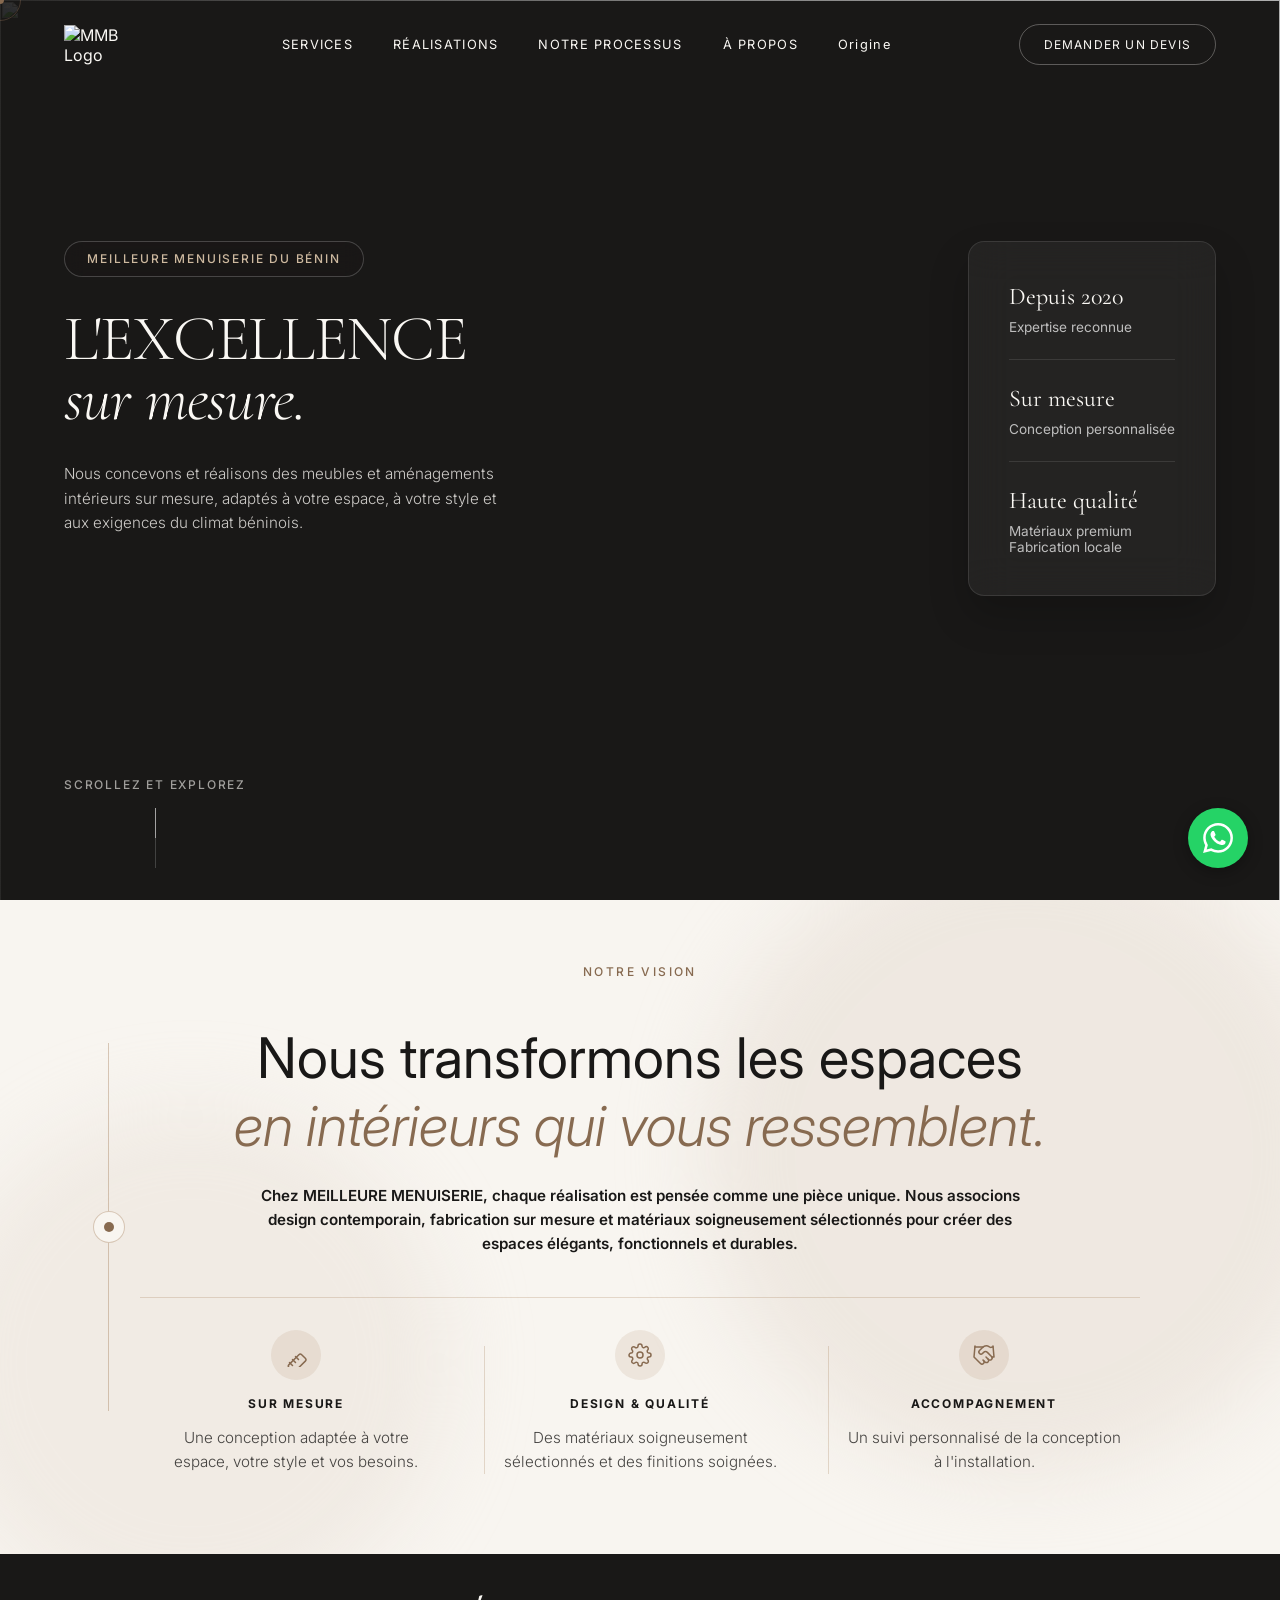
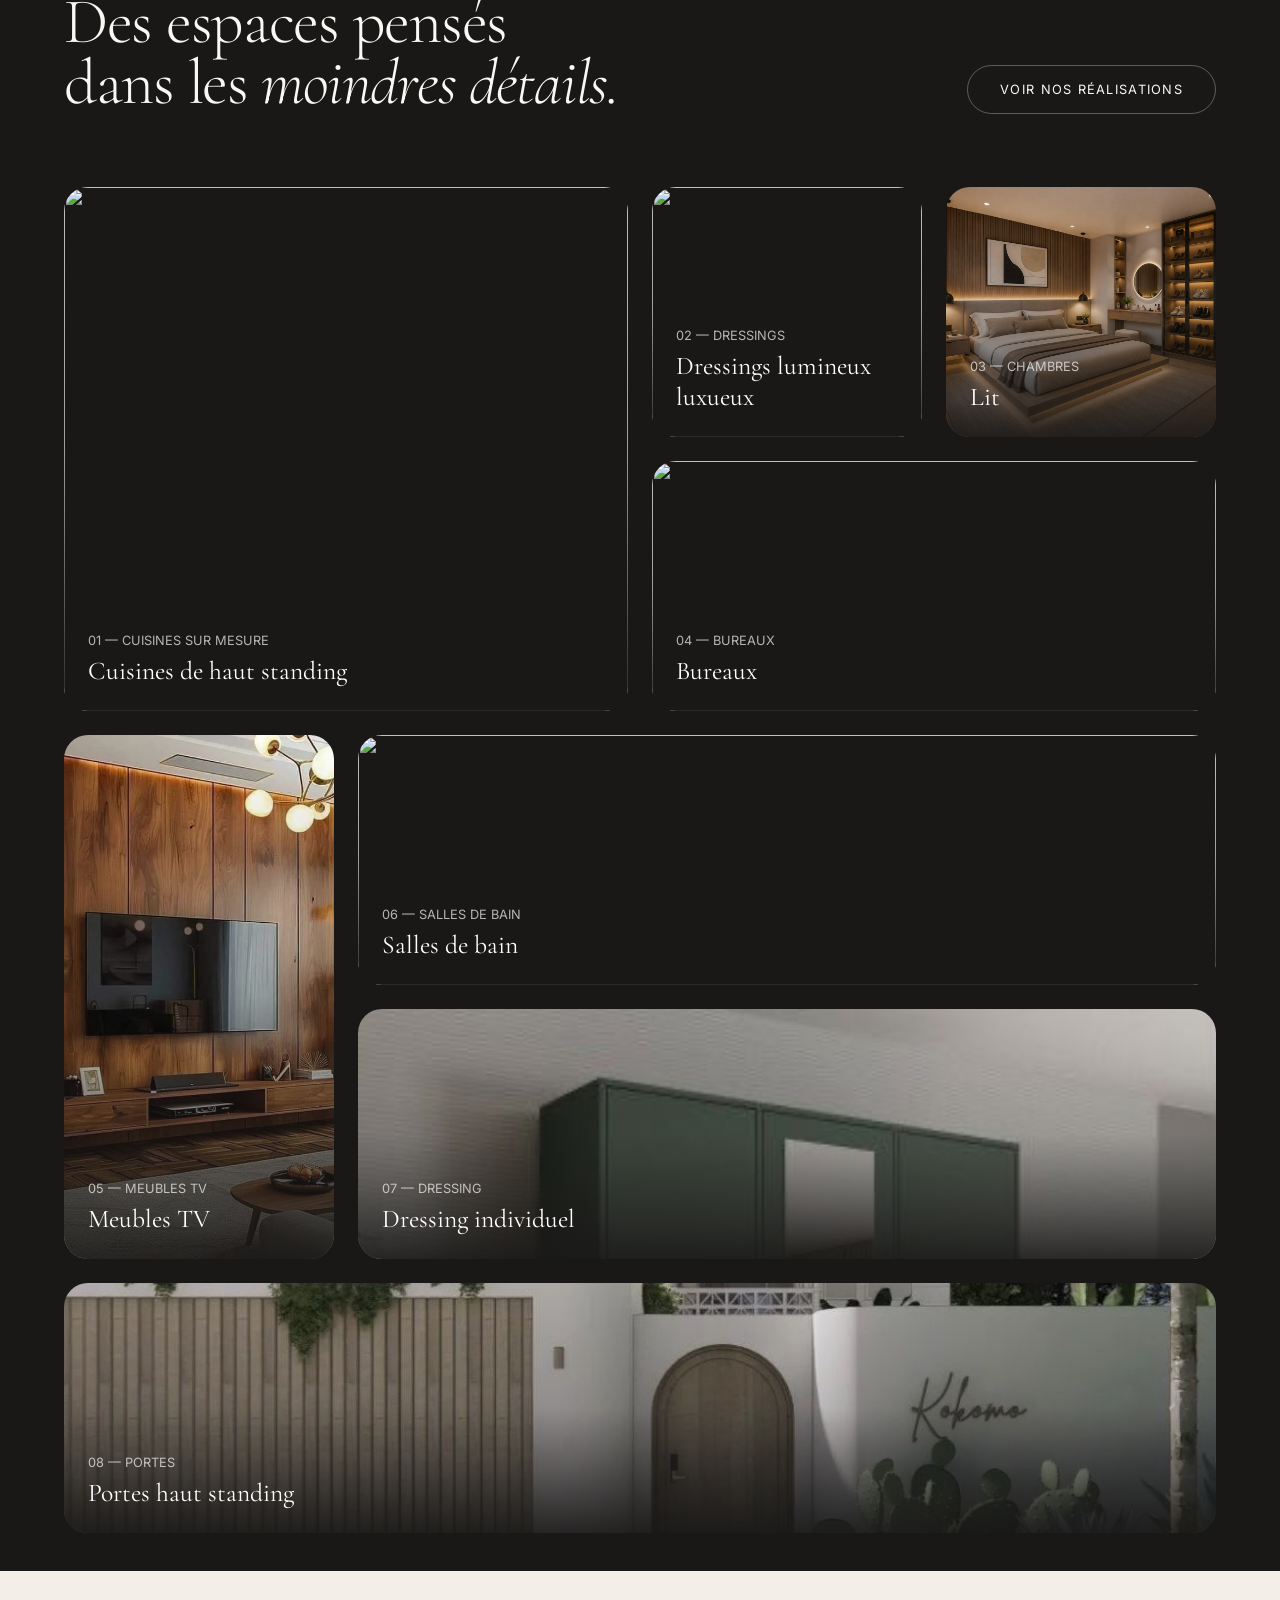
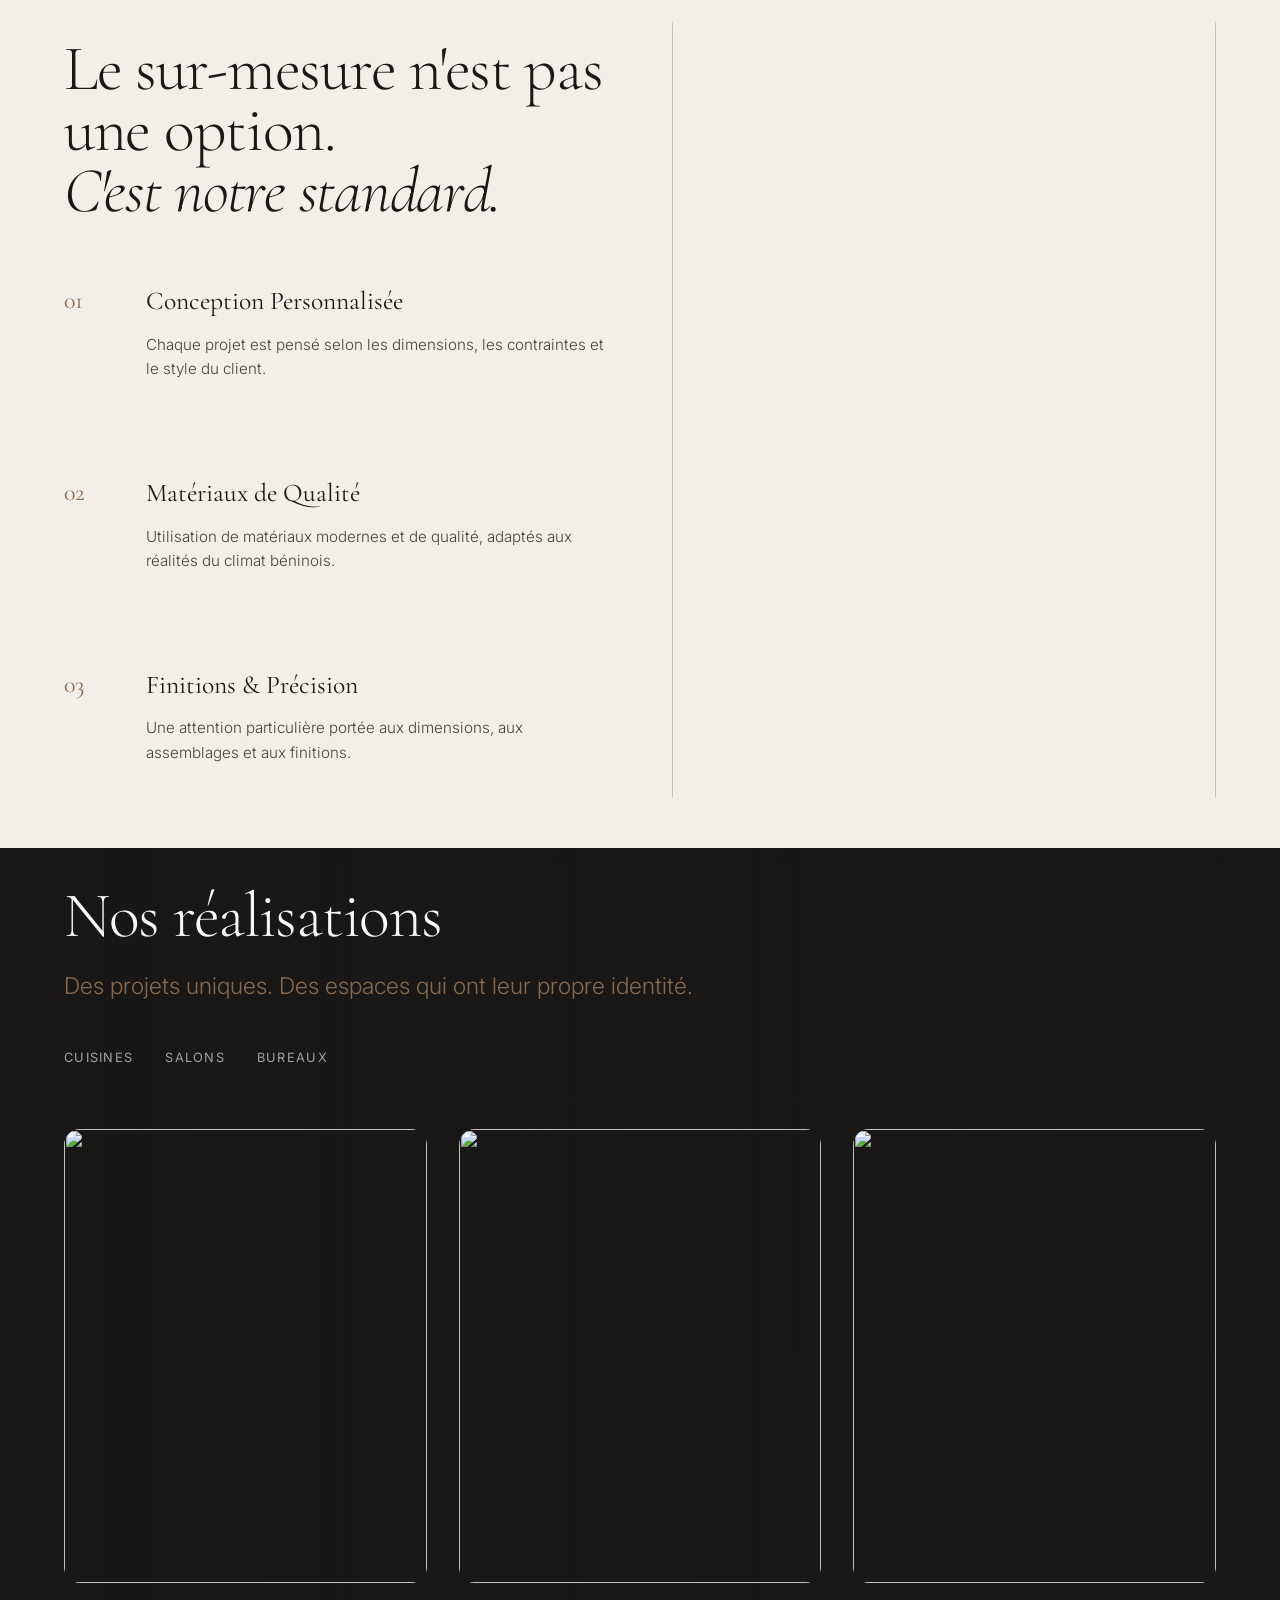
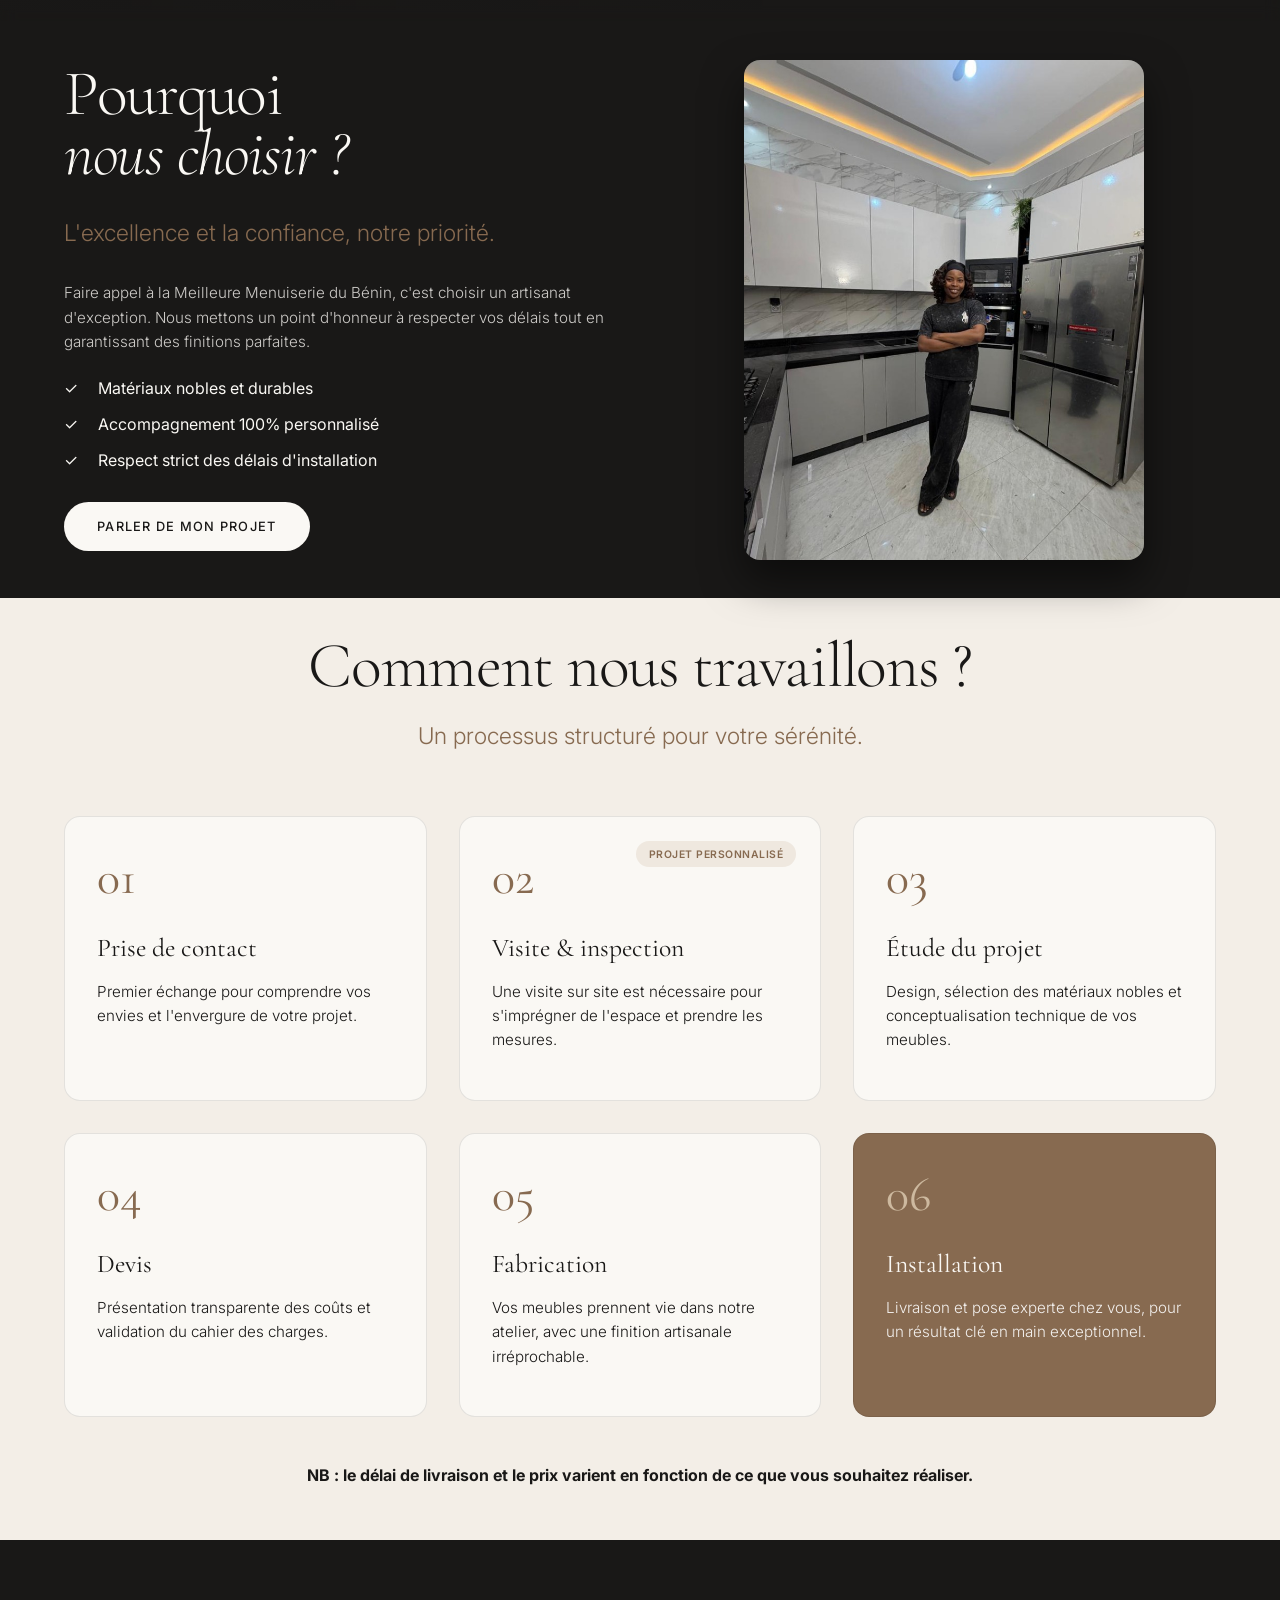
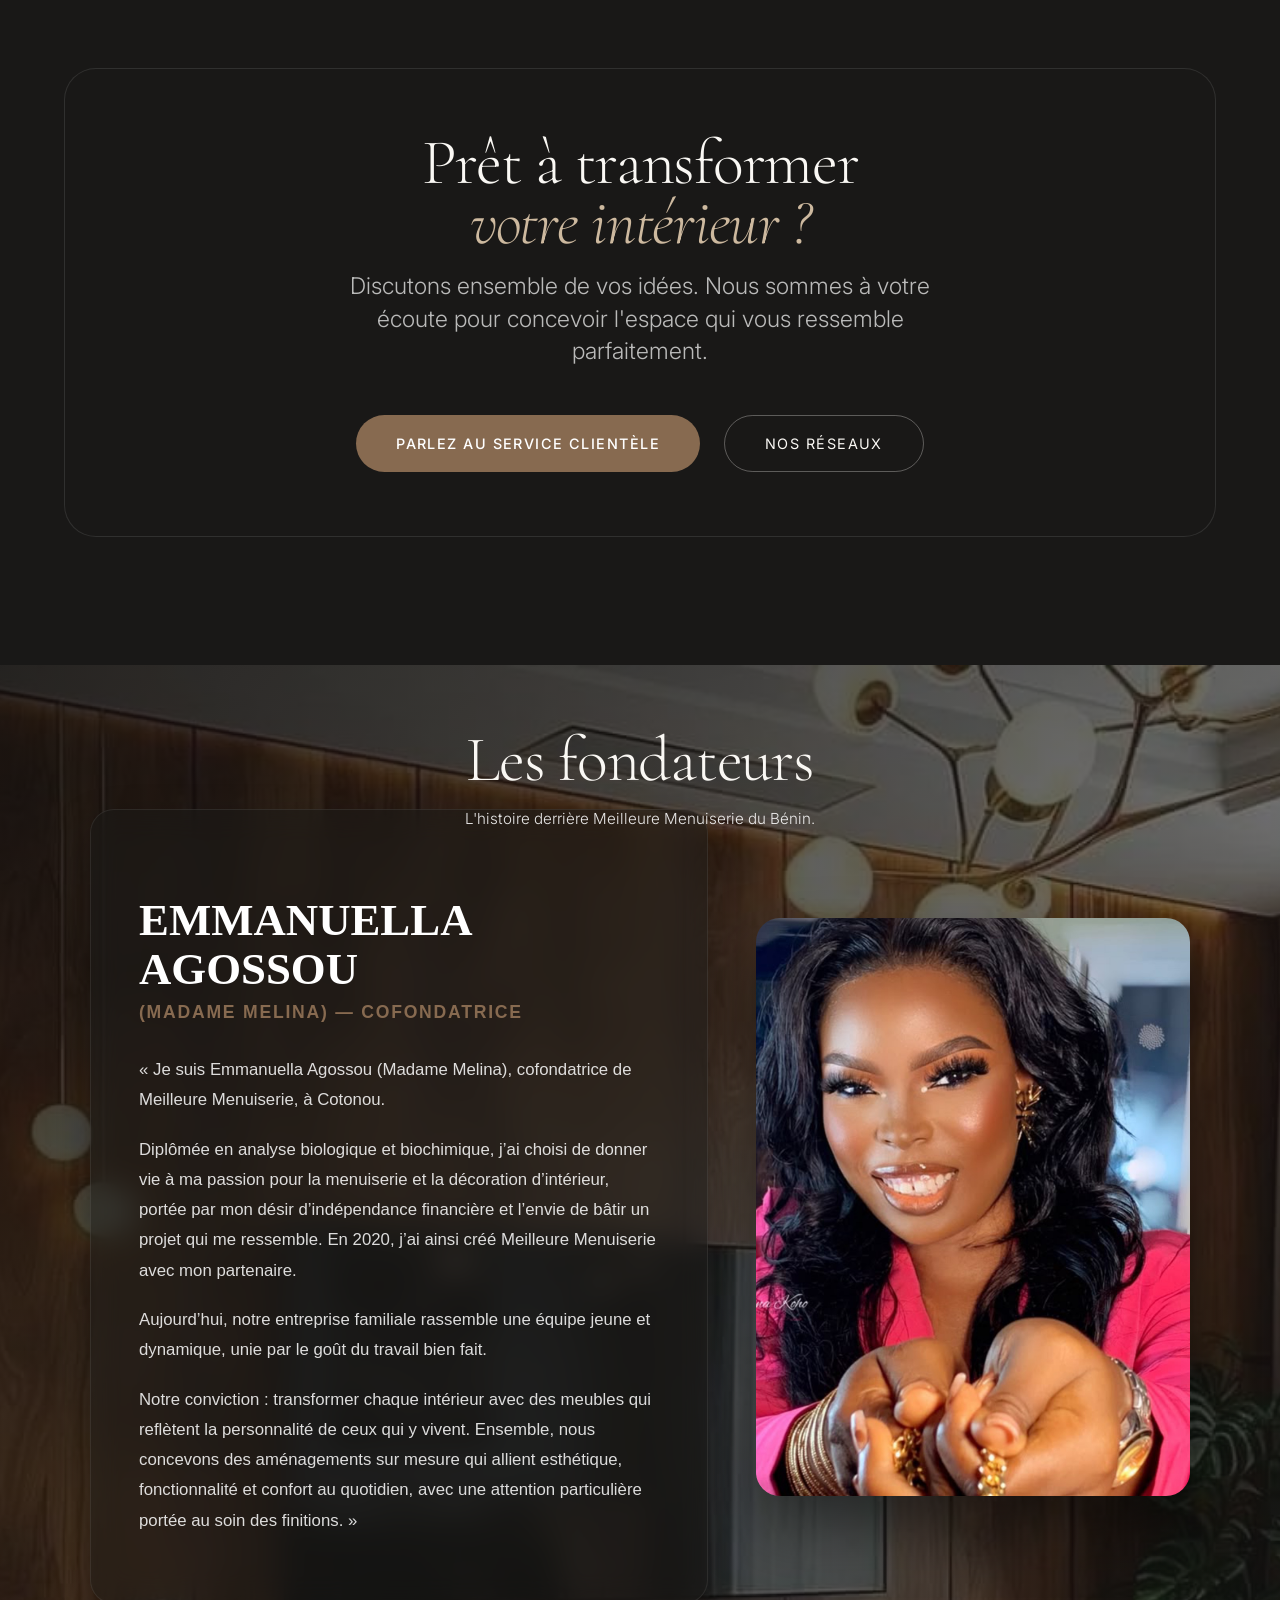
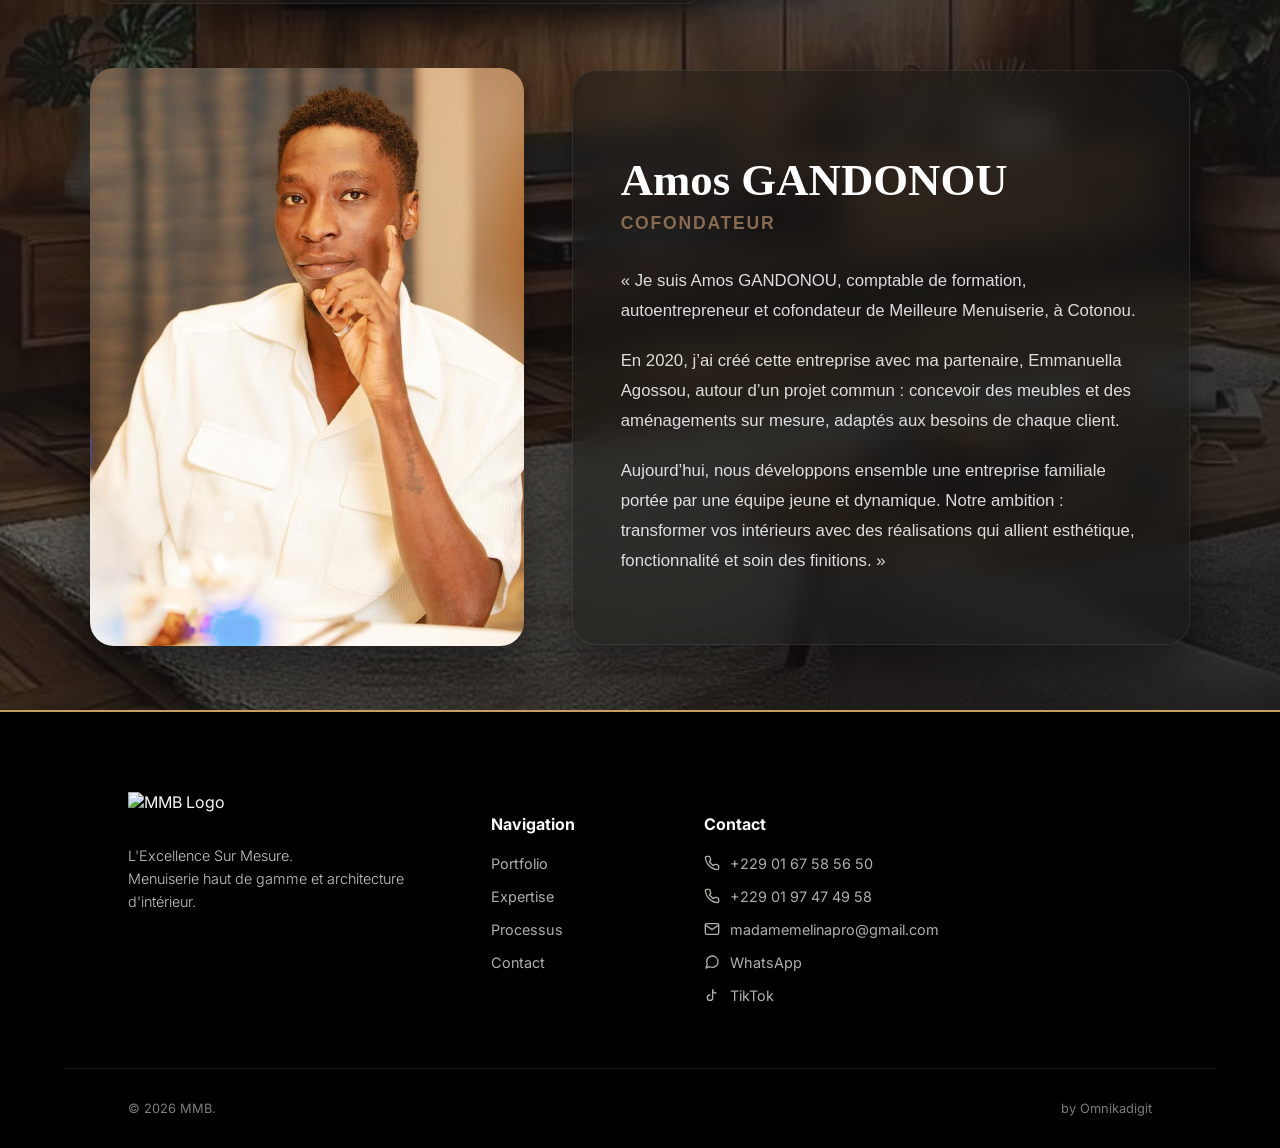
==== commit 540e77bf: "Menu mobile : retrait du doublon Demander un devis" ====
--- a/index.html
+++ b/index.html
@@ -105,7 +105,6 @@
     <a href="#processus" class="nav-link">Processus</a>
     <a href="#a-propos" class="nav-link">À Propos</a>
     <a href="#origine" class="nav-link" style="text-transform: none;">Origine</a>
-    <a href="#" onclick="document.getElementById('devis-modal').classList.add('active'); document.querySelector('.mobile-menu').classList.remove('open'); return false;" class="nav-cta" style="margin-top: 1rem; text-align: center; display: block;">Demander un devis</a>
     <a href="#contact" class="nav-link">Contact</a>
   </div>
 
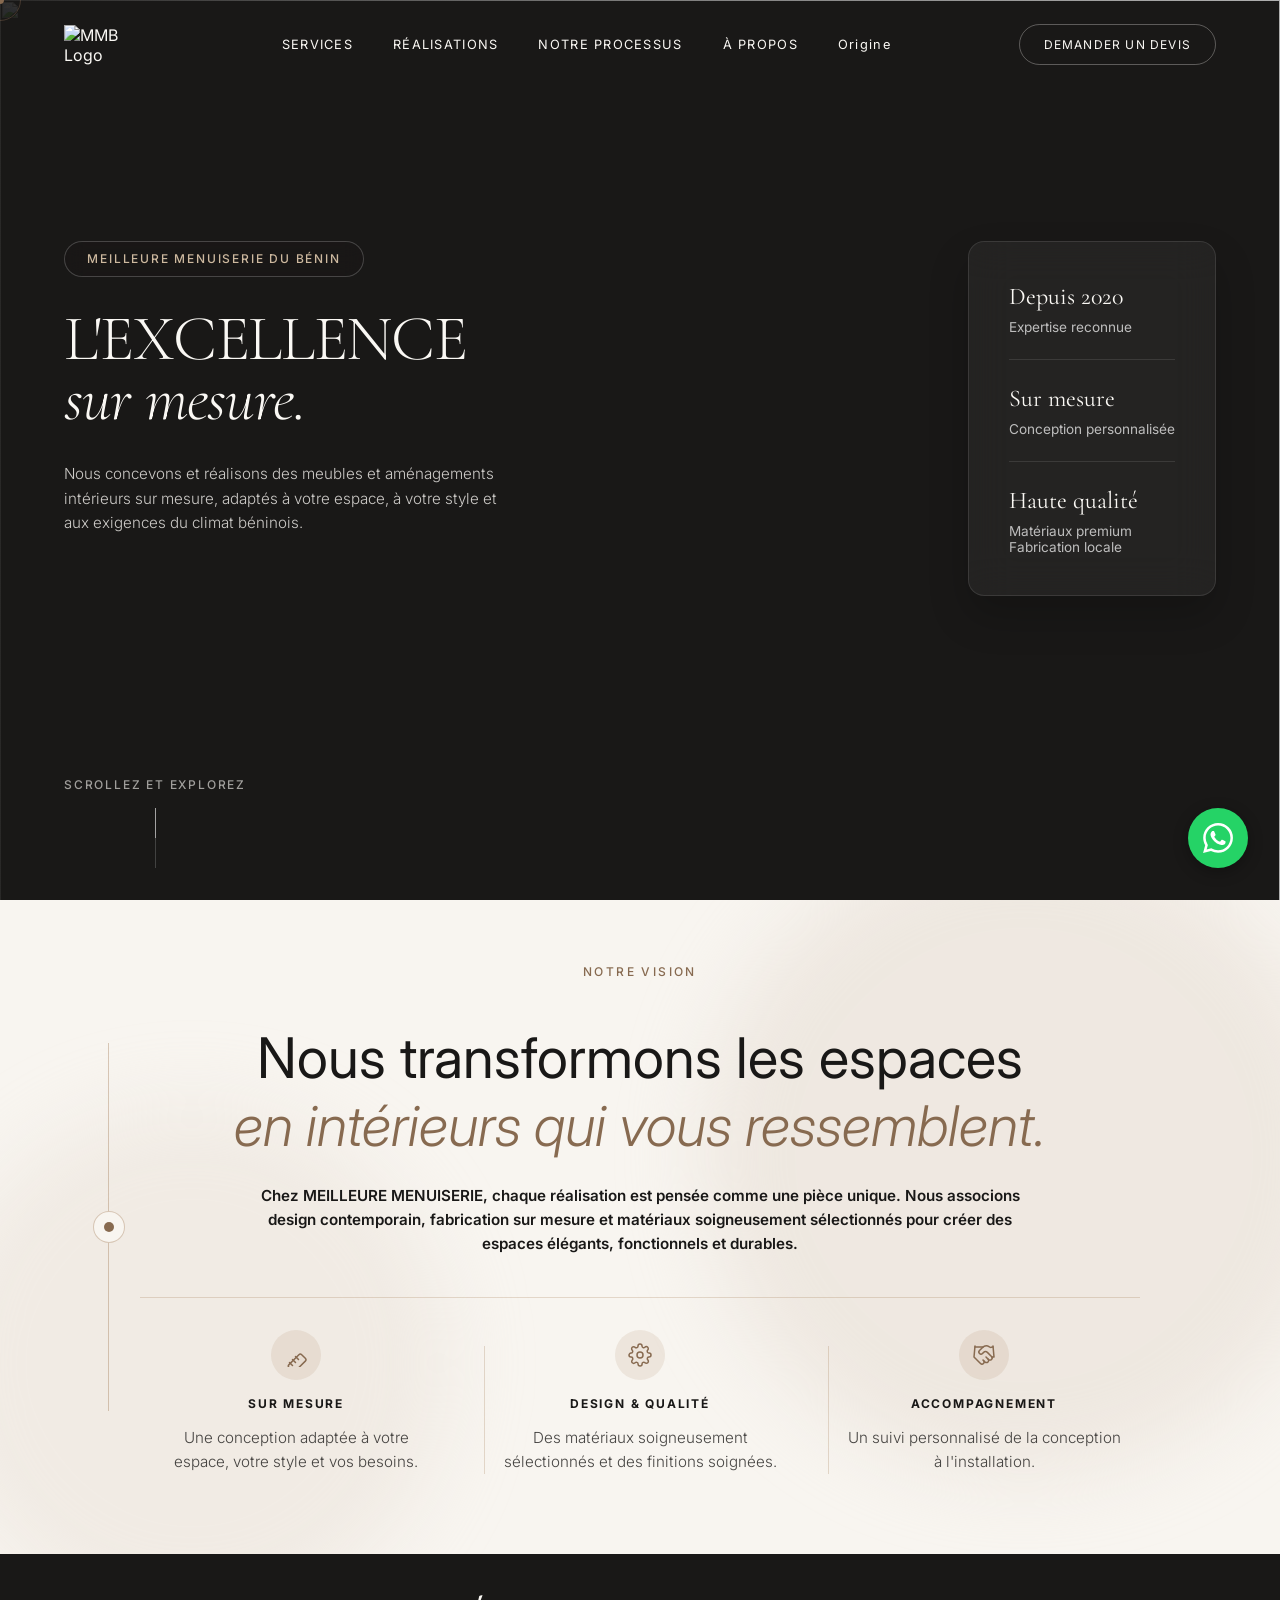
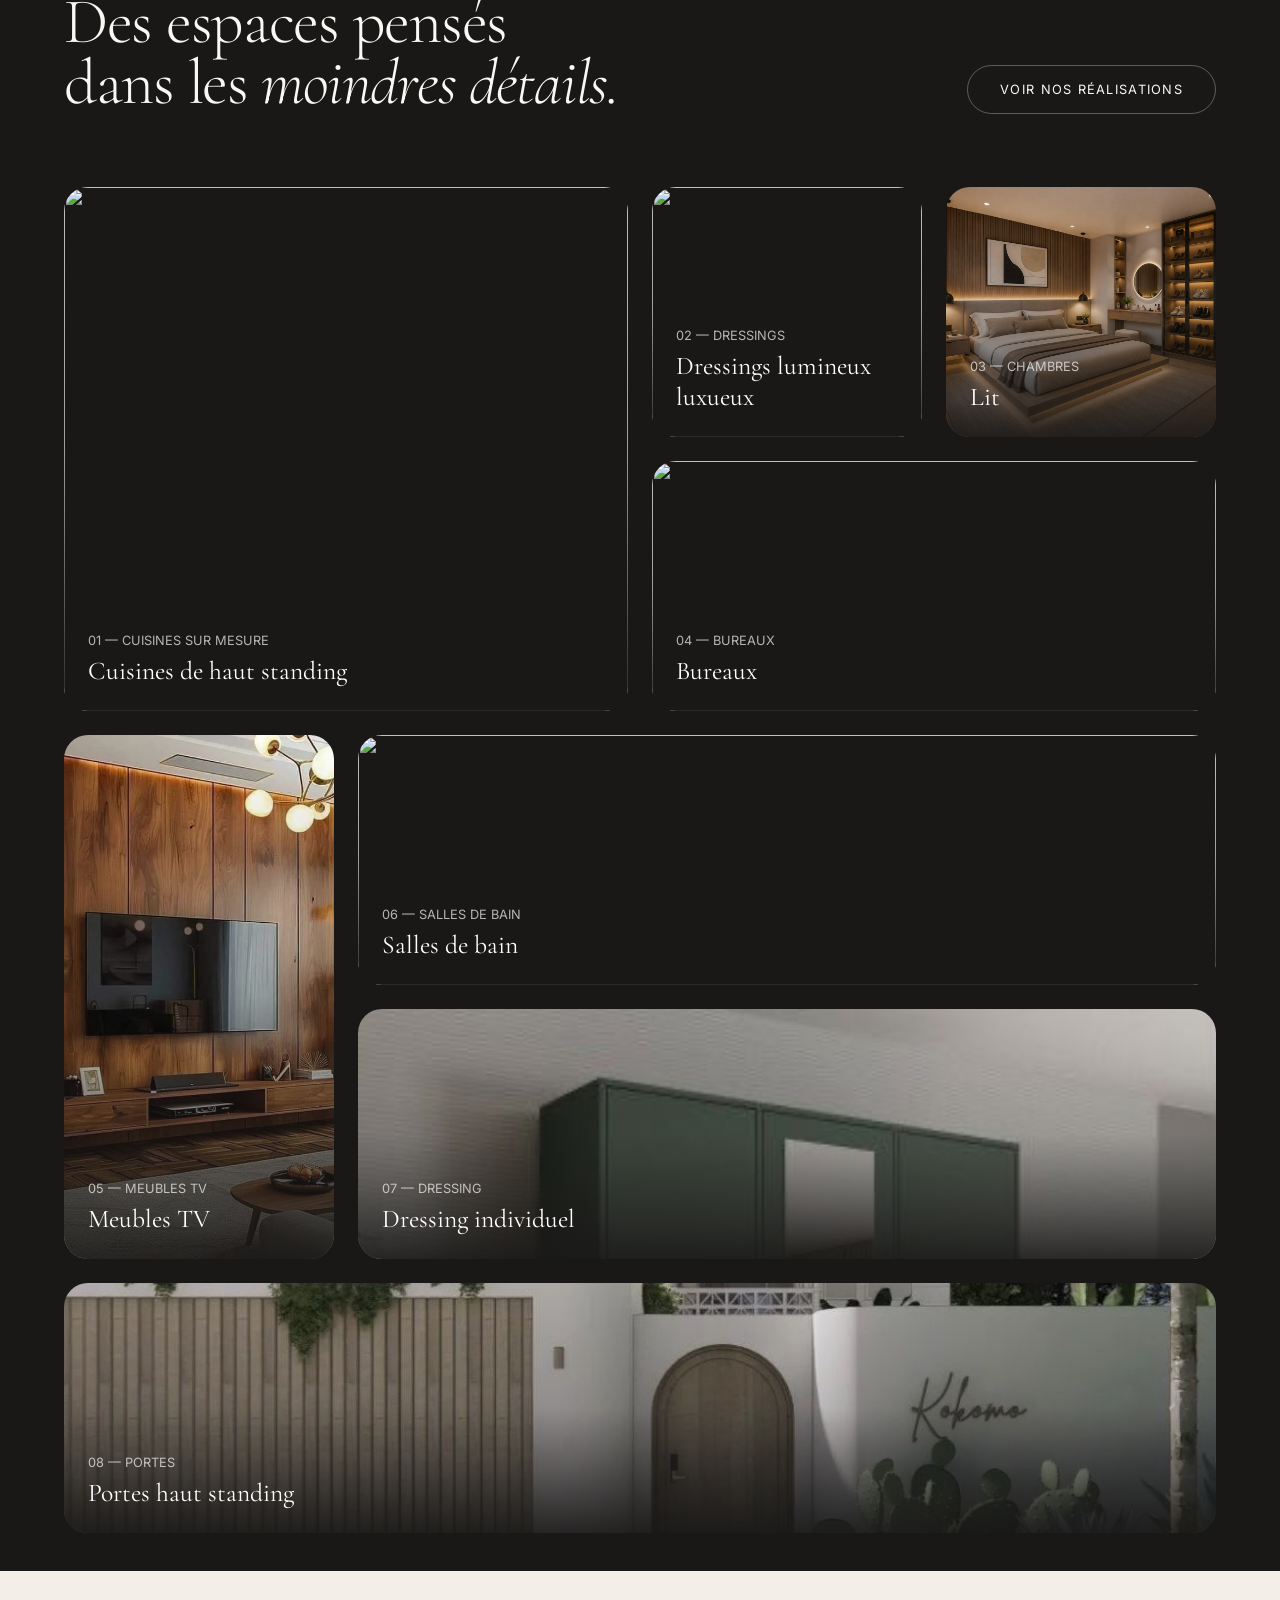
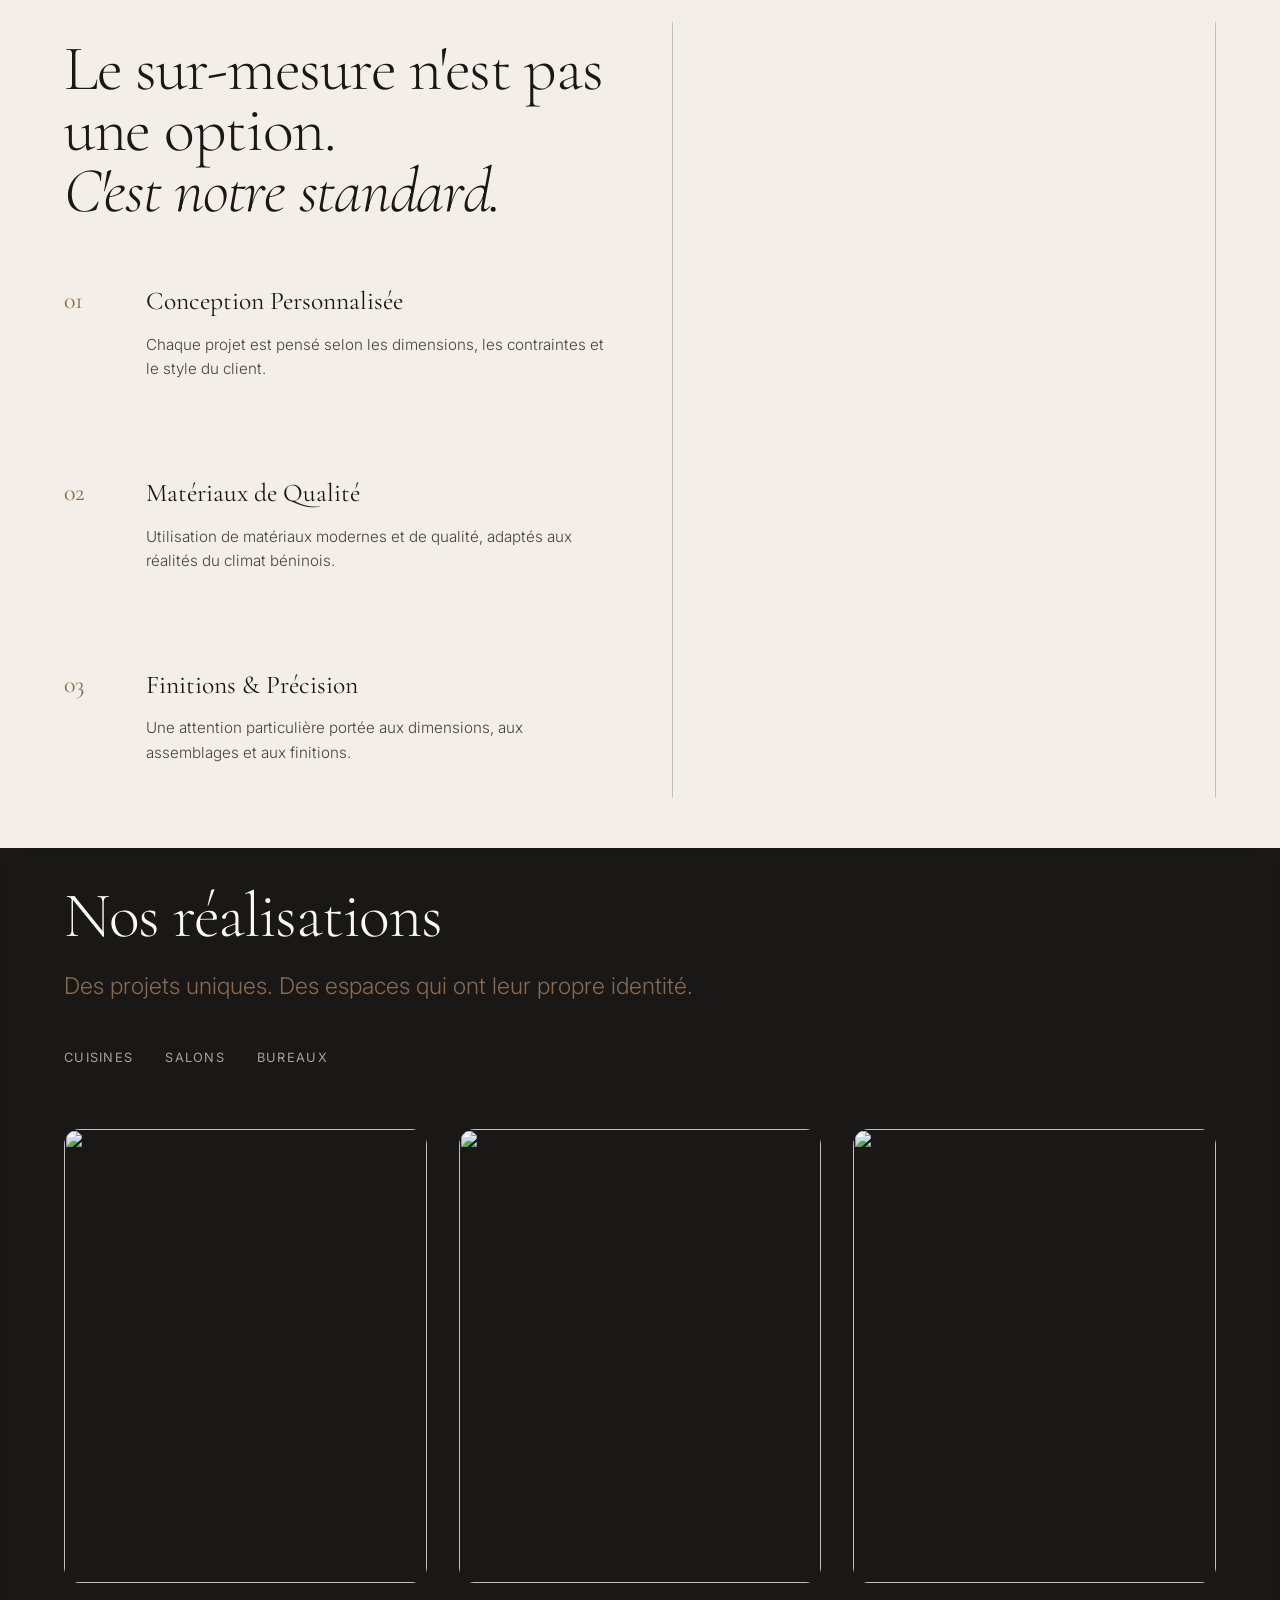
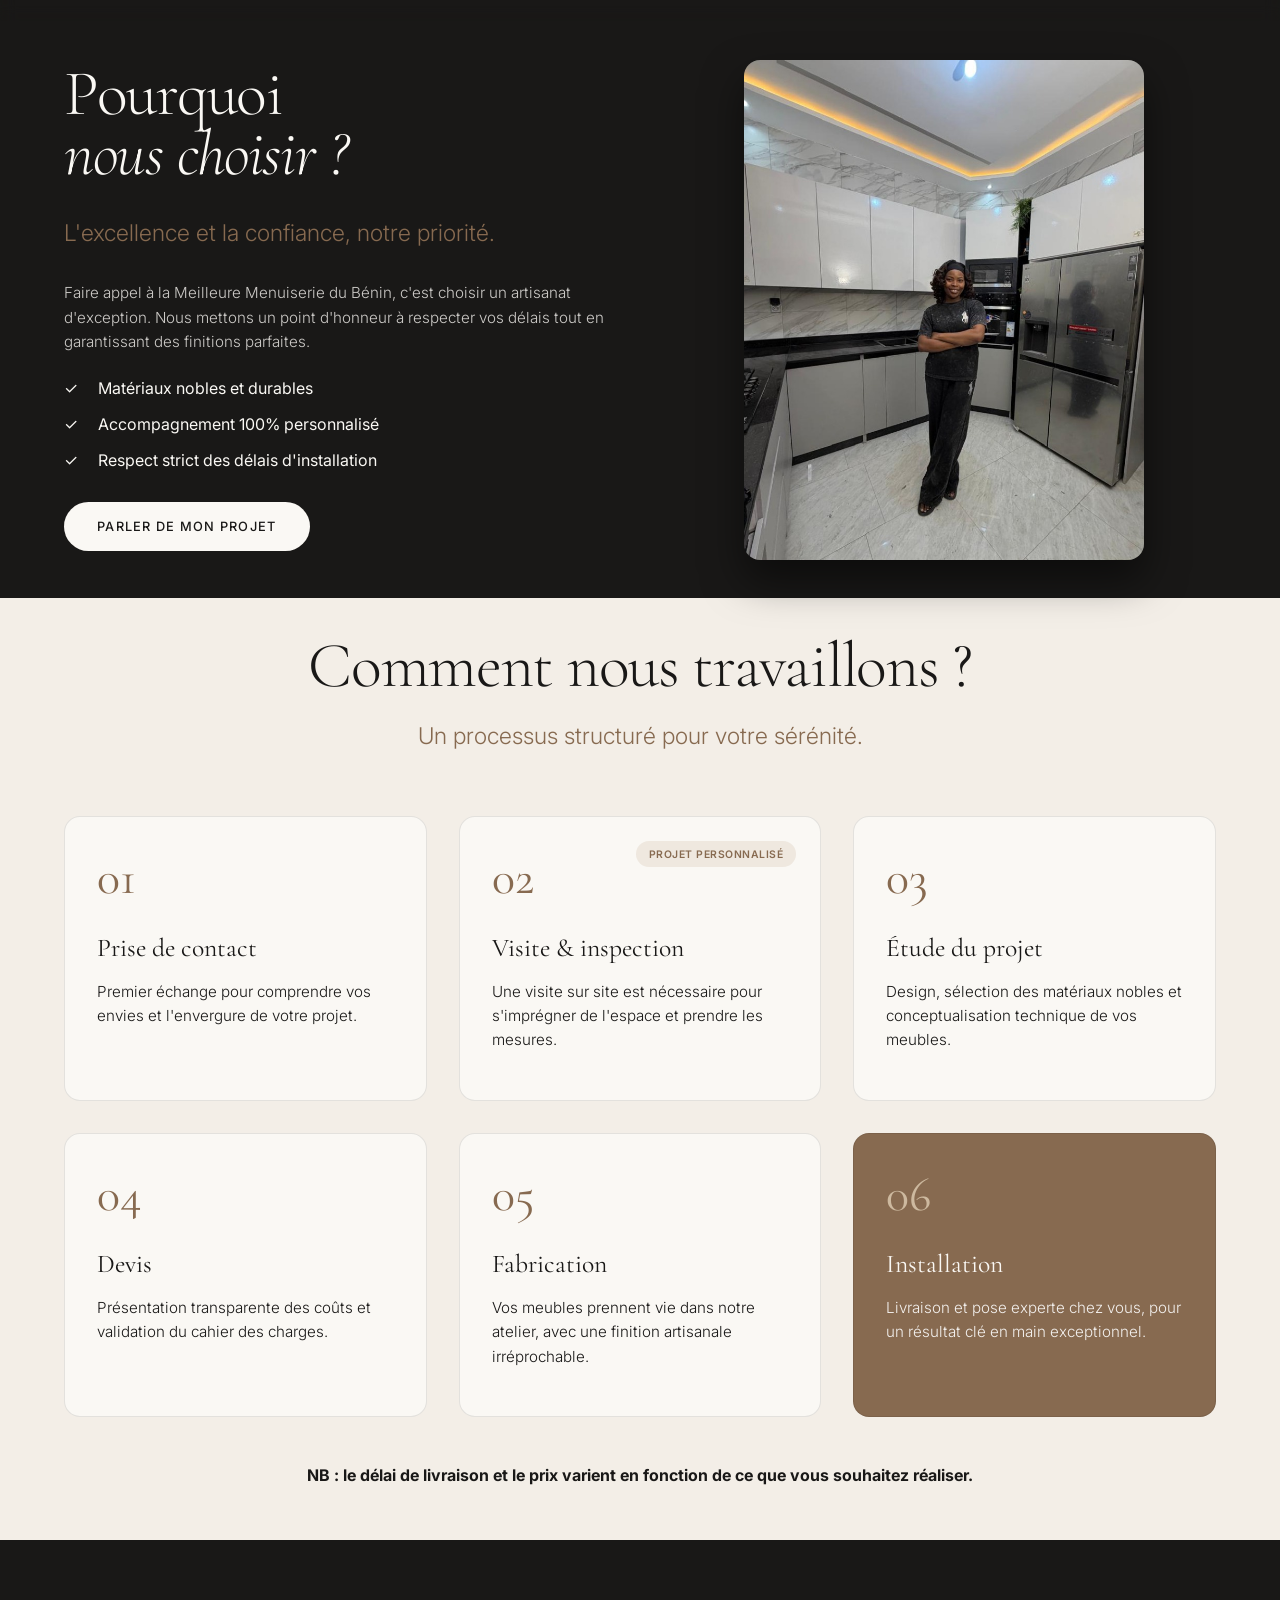
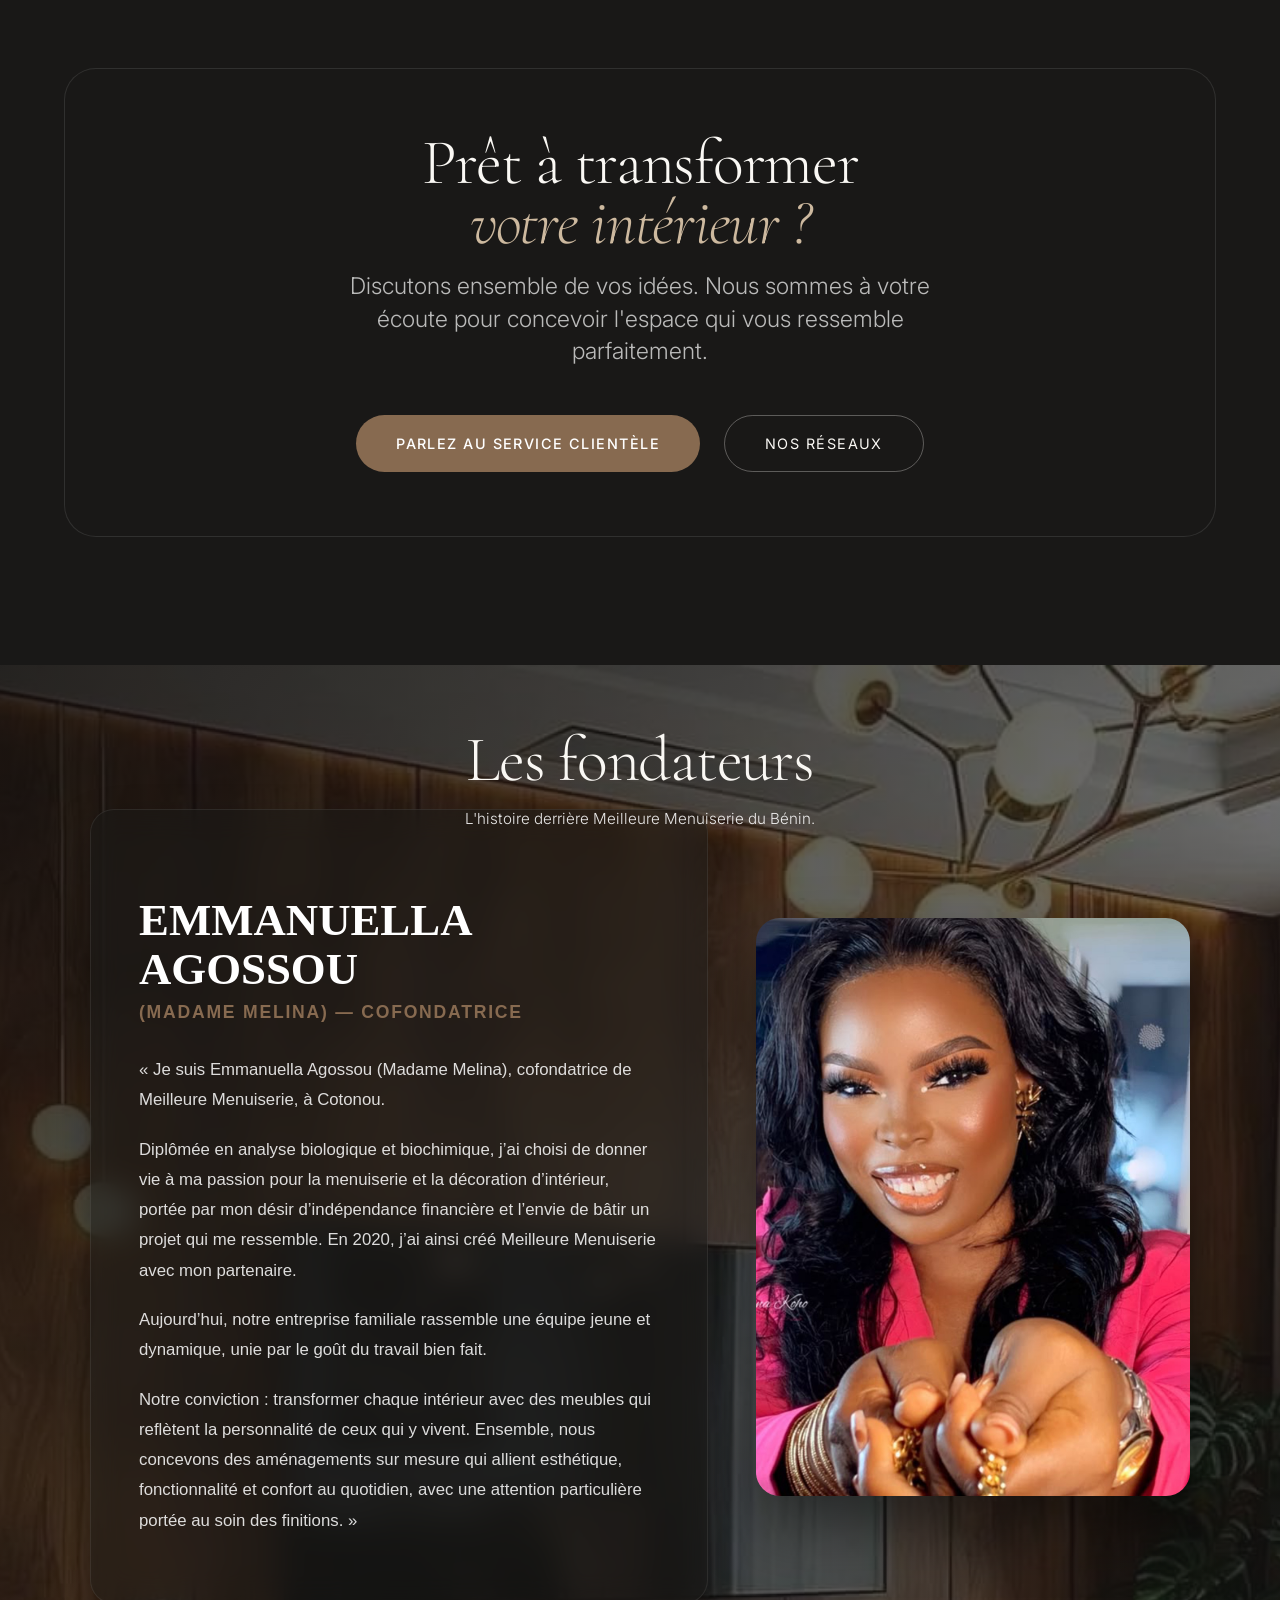
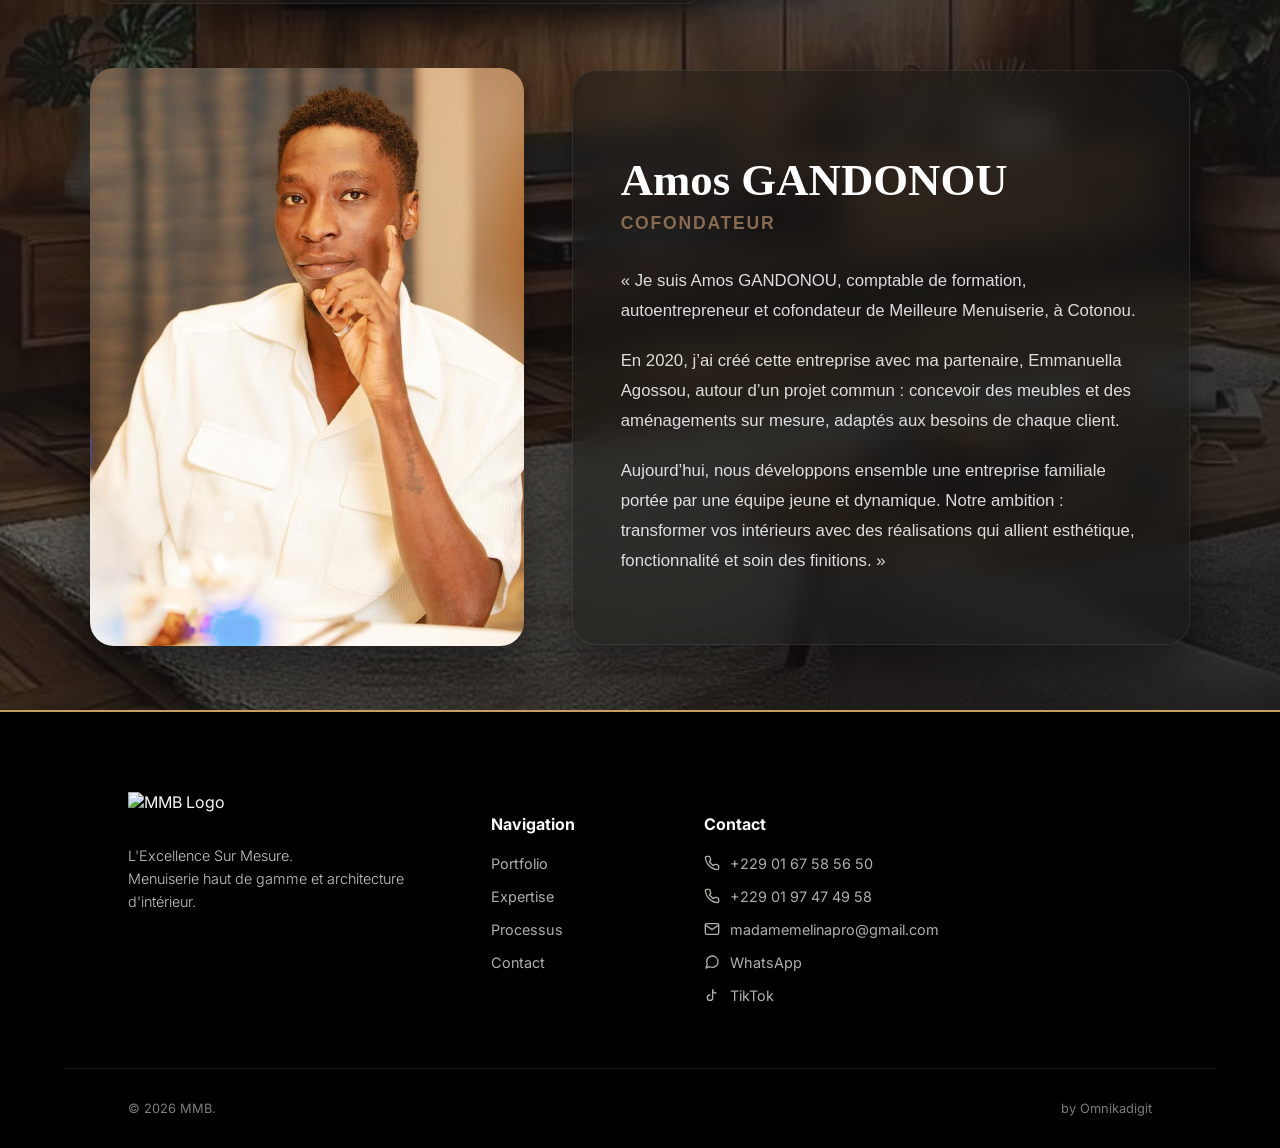
==== commit 89be45c3: "Mise a jour des bibliotheques d'images et liens interactifs du bloc realisations" ====
--- a/index.html
+++ b/index.html
@@ -432,6 +432,7 @@
           overflow: hidden;
           aspect-ratio: 4 / 5;
           display: block;
+          cursor: pointer;
         }
         .trio-item img {
           width: 100%;
@@ -453,21 +454,21 @@
       </style>
       
       <div class="portfolio-trio">
-        <a href="#contact" class="trio-item reveal">
+        <a href="#" data-cat="meubles-tv" class="trio-item reveal open-lightbox-btn">
           <img src="Image/photo1-decoration.JPG">
           <div class="port-overlay">
             <span style="color: #FADDAA; font-weight: bold; font-size: 0.85rem; letter-spacing: 0.1em; text-transform: uppercase; margin-bottom: 0.5rem;">Intérieur</span>
             <h3 class="t-h3" style="color: white; margin: 0;">Décoration</h3>
           </div>
         </a>
-        <a href="#contact" class="trio-item reveal" style="transition-delay: 0.1s;">
+        <a href="#" data-cat="dressings-lumineux-luxueux" class="trio-item reveal open-lightbox-btn" style="transition-delay: 0.1s;">
           <img src="Image/photo2-coiffeuse.JPG">
           <div class="port-overlay">
             <span style="color: #FADDAA; font-weight: bold; font-size: 0.85rem; letter-spacing: 0.1em; text-transform: uppercase; margin-bottom: 0.5rem;">Meuble</span>
             <h3 class="t-h3" style="color: white; margin: 0;">Coiffeuse</h3>
           </div>
         </a>
-        <a href="#contact" class="trio-item reveal" style="transition-delay: 0.2s;">
+        <a href="#" data-cat="cuisines-haut-standing" class="trio-item reveal open-lightbox-btn" style="transition-delay: 0.2s;">
           <img src="Image/photo23-cuisine.jpg">
           <div class="port-overlay">
             <span style="color: #FADDAA; font-weight: bold; font-size: 0.85rem; letter-spacing: 0.1em; text-transform: uppercase; margin-bottom: 0.5rem;">Sur mesure</span>
@@ -980,7 +981,7 @@
     </div>
   </footer>
 
-  <script src="js/main.js?v=2.1"></script>
+  <script src="js/main.js?v=2.2"></script>
 
     <!-- WhatsApp Floating Button -->
     <a href="https://wa.me/22967585650?text=Salut%2C%20j%27ai%20vu%20votre%20site%20et%20je%20souhaite%20discuter%20de%20mon%20projet." target="_blank" class="whatsapp-btn">
